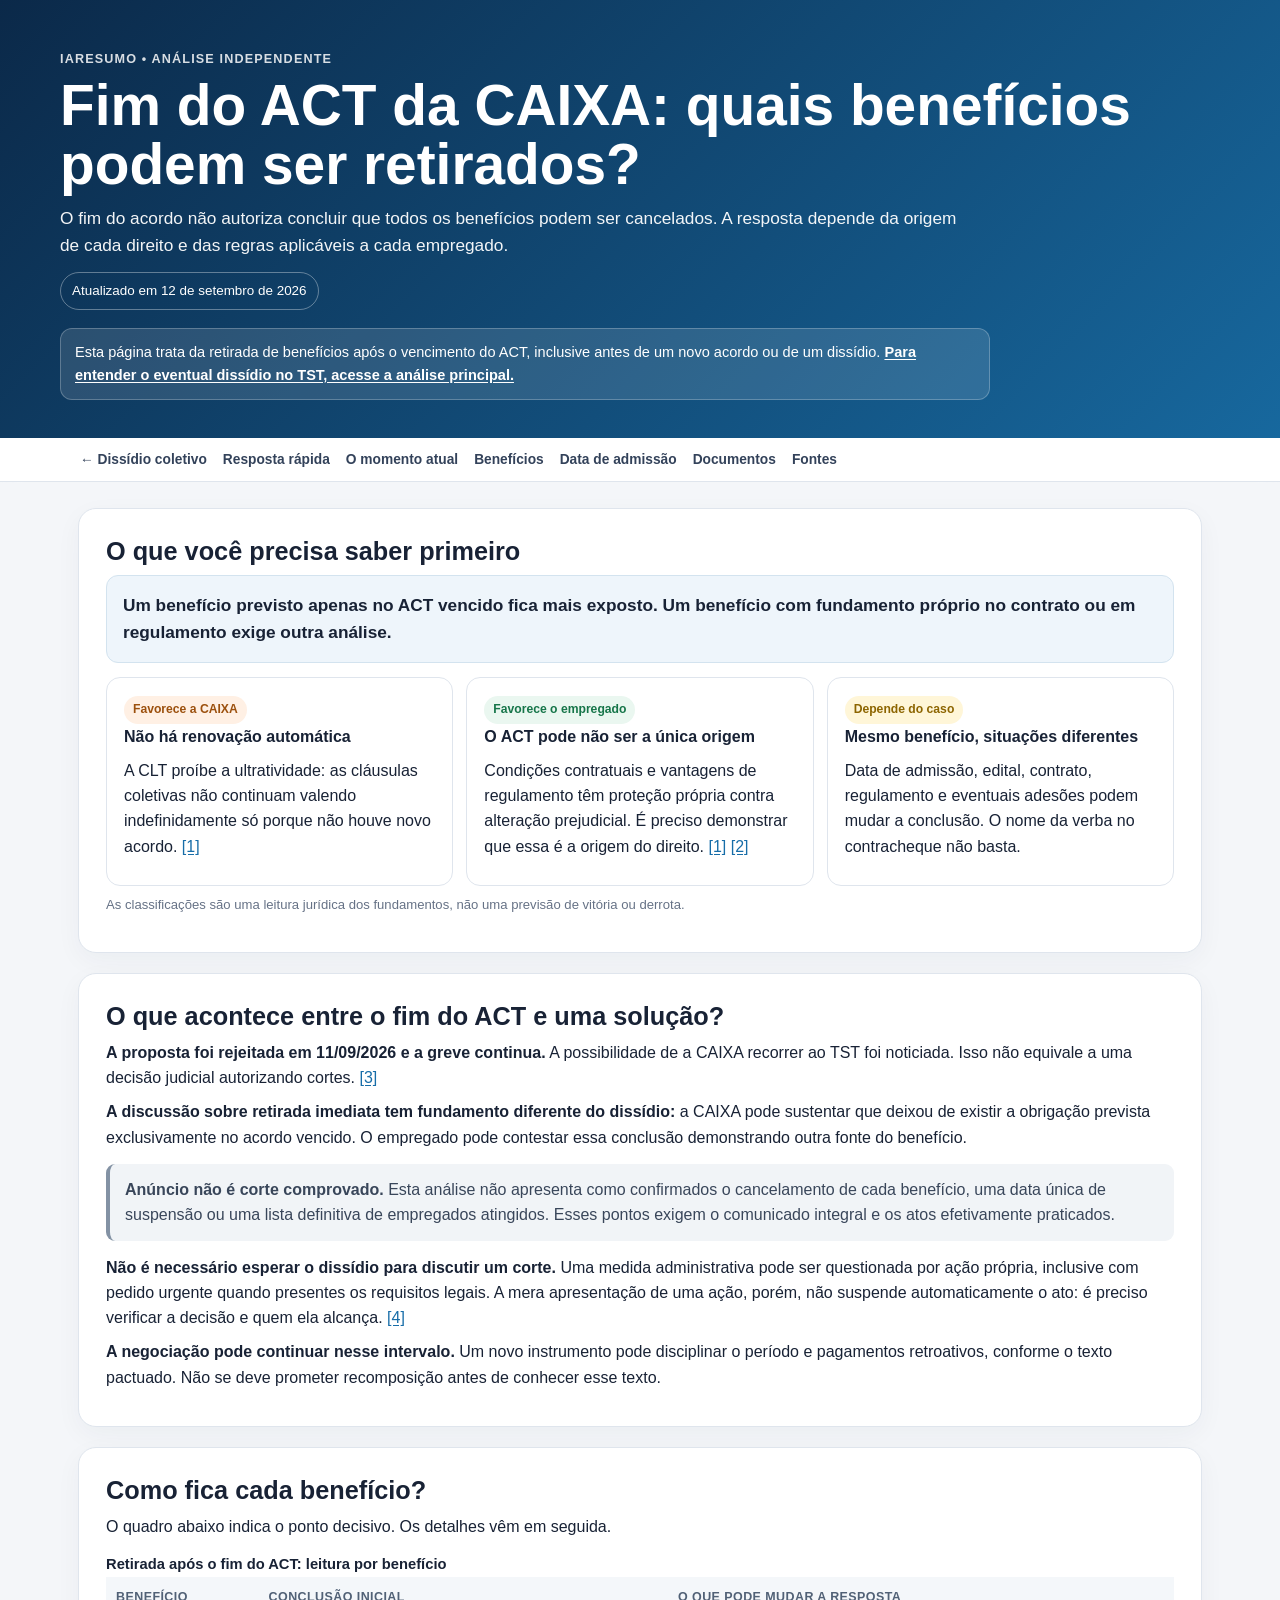
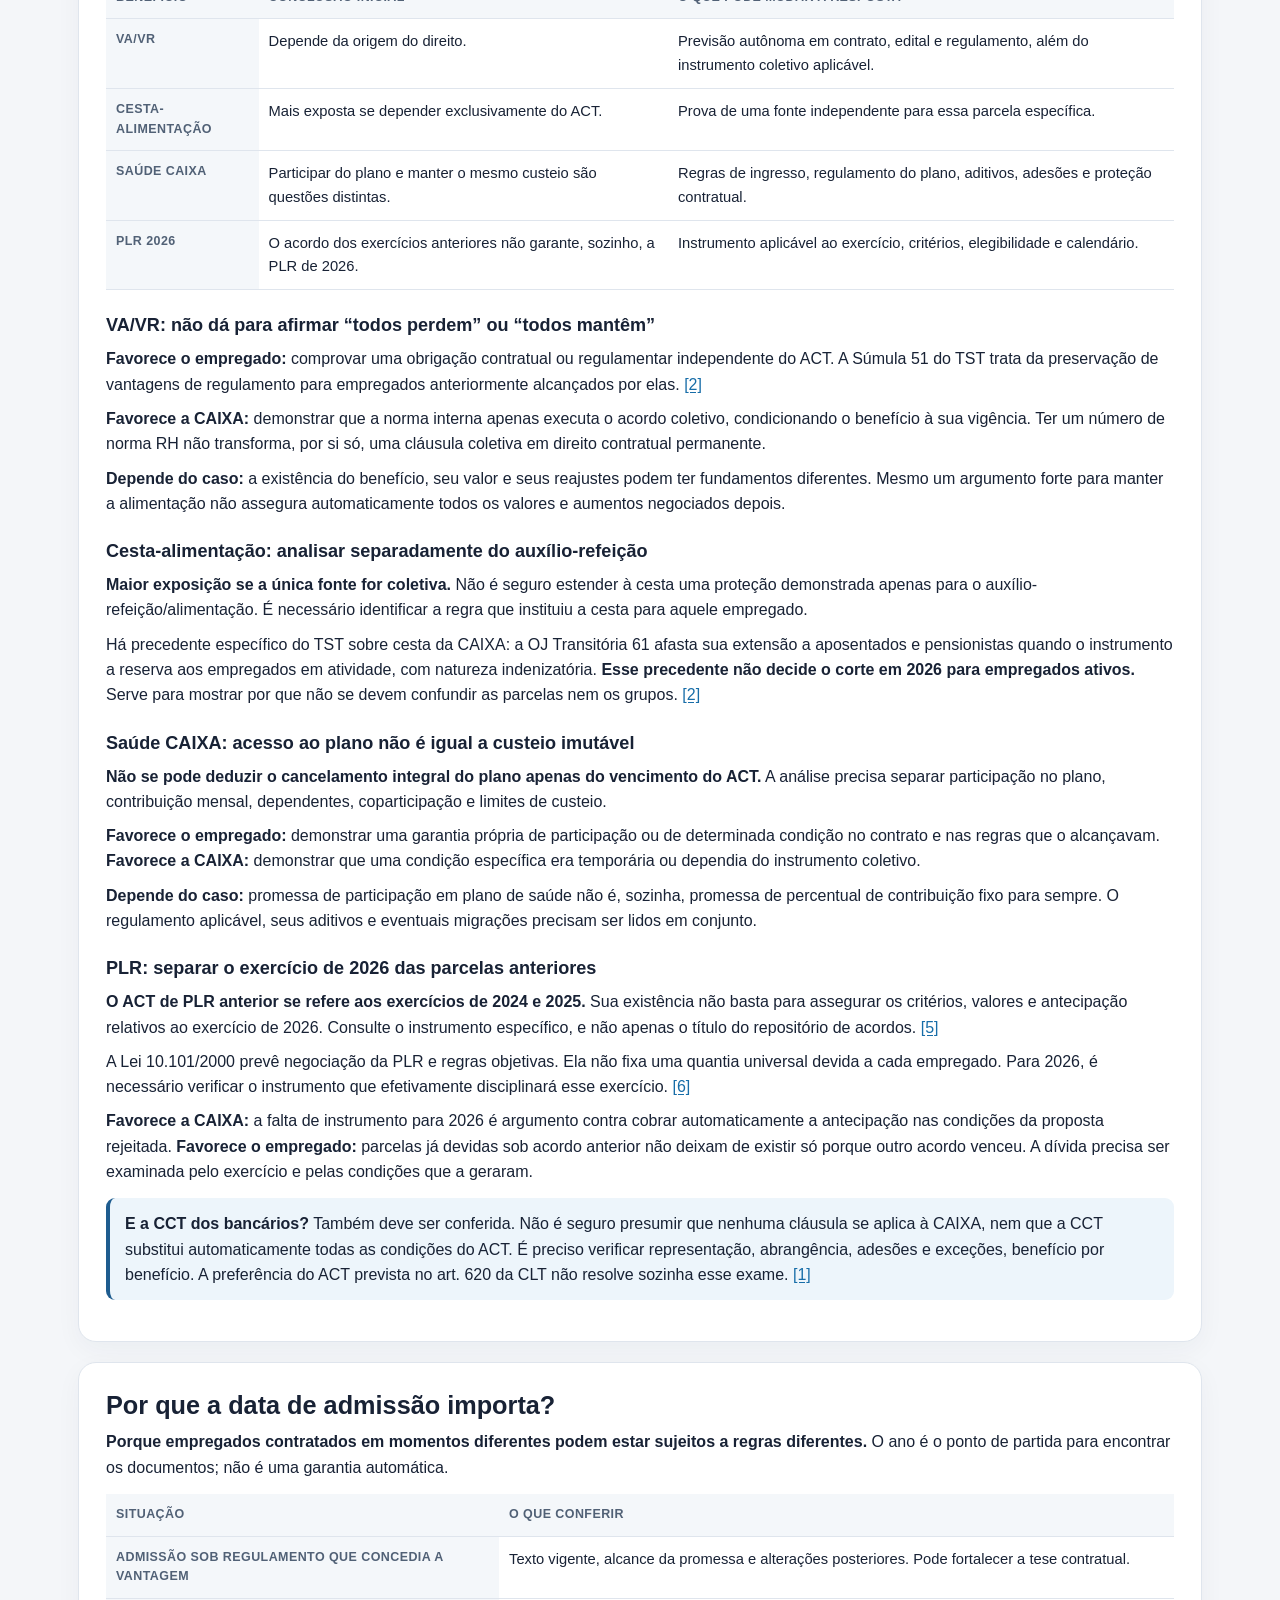
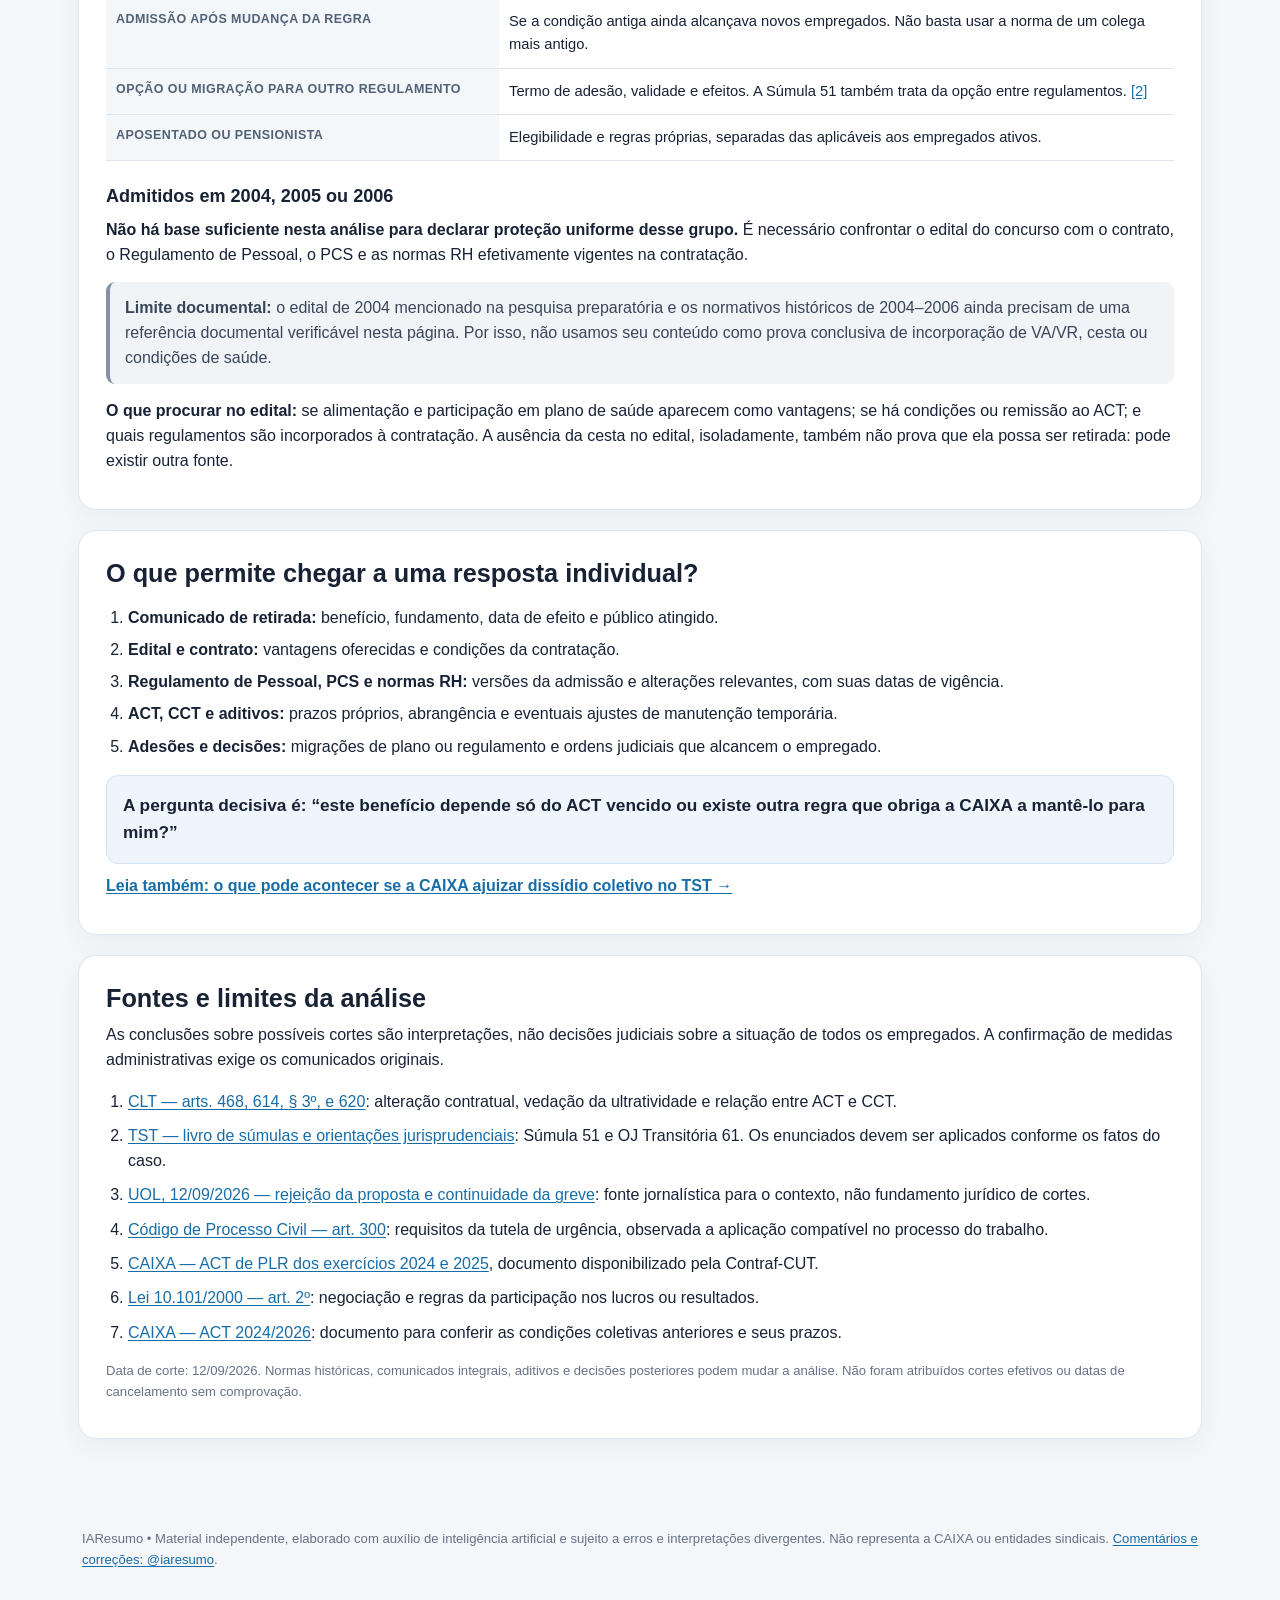
==== fim-do-act.html @ c3771cd4 "Adiciona análise separada sobre fim do ACT e retirada de benefícios" ====
<!doctype html>
<html lang="pt-BR">
<head>
<meta charset="utf-8"><meta name="viewport" content="width=device-width,initial-scale=1">
<title>Fim do ACT da CAIXA: quais benefícios podem ser retirados? | IAResumo</title>
<meta name="description" content="Entenda a discussão sobre retirada imediata de benefícios após o fim do ACT da CAIXA: alimentação, cesta, Saúde CAIXA, PLR e diferenças por admissão.">
<link rel="stylesheet" href="/styles.css"><link rel="stylesheet" href="/mobile.css"><link rel="stylesheet" href="/brand-card.css">
</head>
<body>
<header><div class="wrap">
<div class="kicker">IAResumo • análise independente</div>
<h1>Fim do ACT da CAIXA: quais benefícios podem ser retirados?</h1>
<div class="lead">O fim do acordo não autoriza concluir que todos os benefícios podem ser cancelados. A resposta depende da origem de cada direito e das regras aplicáveis a cada empregado.</div>
<div class="stamp">Atualizado em 12 de setembro de 2026</div>
<div class="topwarn">Esta página trata da retirada de benefícios após o vencimento do ACT, inclusive antes de um novo acordo ou de um dissídio. <a href="/" style="color:white;font-weight:700">Para entender o eventual dissídio no TST, acesse a análise principal.</a></div>
</div></header>
<nav aria-label="Navegação desta análise"><div class="wrap"><a href="/">← Dissídio coletivo</a><a href="#resumo">Resposta rápida</a><a href="#momento">O momento atual</a><a href="#beneficios">Benefícios</a><a href="#admissao">Data de admissão</a><a href="#documentos">Documentos</a><a href="#fontes">Fontes</a></div></nav>
<main class="wrap">
<section id="resumo">
<h2>O que você precisa saber primeiro</h2>
<div class="callout">Um benefício previsto apenas no ACT vencido fica mais exposto. Um benefício com fundamento próprio no contrato ou em regulamento exige outra análise.</div>
<div class="grid3">
<div class="card"><span class="badge r4">Favorece a CAIXA</span><b>Não há renovação automática</b><p>A CLT proíbe a ultratividade: as cláusulas coletivas não continuam valendo indefinidamente só porque não houve novo acordo. <a href="#f-clt">[1]</a></p></div>
<div class="card"><span class="badge r1">Favorece o empregado</span><b>O ACT pode não ser a única origem</b><p>Condições contratuais e vantagens de regulamento têm proteção própria contra alteração prejudicial. É preciso demonstrar que essa é a origem do direito. <a href="#f-clt">[1]</a> <a href="#f-tst">[2]</a></p></div>
<div class="card"><span class="badge r3">Depende do caso</span><b>Mesmo benefício, situações diferentes</b><p>Data de admissão, edital, contrato, regulamento e eventuais adesões podem mudar a conclusão. O nome da verba no contracheque não basta.</p></div>
</div>
<p class="small">As classificações são uma leitura jurídica dos fundamentos, não uma previsão de vitória ou derrota.</p>
</section>

<section id="momento"><h2>O que acontece entre o fim do ACT e uma solução?</h2>
<p><strong>A proposta foi rejeitada em 11/09/2026 e a greve continua.</strong> A possibilidade de a CAIXA recorrer ao TST foi noticiada. Isso não equivale a uma decisão judicial autorizando cortes. <a href="#f-noticia">[3]</a></p>
<p><strong>A discussão sobre retirada imediata tem fundamento diferente do dissídio:</strong> a CAIXA pode sustentar que deixou de existir a obrigação prevista exclusivamente no acordo vencido. O empregado pode contestar essa conclusão demonstrando outra fonte do benefício.</p>
<div class="note"><strong>Anúncio não é corte comprovado.</strong> Esta análise não apresenta como confirmados o cancelamento de cada benefício, uma data única de suspensão ou uma lista definitiva de empregados atingidos. Esses pontos exigem o comunicado integral e os atos efetivamente praticados.</div>
<p><strong>Não é necessário esperar o dissídio para discutir um corte.</strong> Uma medida administrativa pode ser questionada por ação própria, inclusive com pedido urgente quando presentes os requisitos legais. A mera apresentação de uma ação, porém, não suspende automaticamente o ato: é preciso verificar a decisão e quem ela alcança. <a href="#f-cpc">[4]</a></p>
<p><strong>A negociação pode continuar nesse intervalo.</strong> Um novo instrumento pode disciplinar o período e pagamentos retroativos, conforme o texto pactuado. Não se deve prometer recomposição antes de conhecer esse texto.</p>
</section>

<section id="beneficios"><h2>Como fica cada benefício?</h2>
<p>O quadro abaixo indica o ponto decisivo. Os detalhes vêm em seguida.</p>
<table><caption style="text-align:left;font-weight:700">Retirada após o fim do ACT: leitura por benefício</caption><thead><tr><th scope="col">Benefício</th><th scope="col">Conclusão inicial</th><th scope="col">O que pode mudar a resposta</th></tr></thead><tbody>
<tr><th scope="row">VA/VR</th><td>Depende da origem do direito.</td><td>Previsão autônoma em contrato, edital e regulamento, além do instrumento coletivo aplicável.</td></tr>
<tr><th scope="row">Cesta-alimentação</th><td>Mais exposta se depender exclusivamente do ACT.</td><td>Prova de uma fonte independente para essa parcela específica.</td></tr>
<tr><th scope="row">Saúde CAIXA</th><td>Participar do plano e manter o mesmo custeio são questões distintas.</td><td>Regras de ingresso, regulamento do plano, aditivos, adesões e proteção contratual.</td></tr>
<tr><th scope="row">PLR 2026</th><td>O acordo dos exercícios anteriores não garante, sozinho, a PLR de 2026.</td><td>Instrumento aplicável ao exercício, critérios, elegibilidade e calendário.</td></tr>
</tbody></table>

<h3>VA/VR: não dá para afirmar “todos perdem” ou “todos mantêm”</h3>
<p><strong>Favorece o empregado:</strong> comprovar uma obrigação contratual ou regulamentar independente do ACT. A Súmula 51 do TST trata da preservação de vantagens de regulamento para empregados anteriormente alcançados por elas. <a href="#f-tst">[2]</a></p>
<p><strong>Favorece a CAIXA:</strong> demonstrar que a norma interna apenas executa o acordo coletivo, condicionando o benefício à sua vigência. Ter um número de norma RH não transforma, por si só, uma cláusula coletiva em direito contratual permanente.</p>
<p><strong>Depende do caso:</strong> a existência do benefício, seu valor e seus reajustes podem ter fundamentos diferentes. Mesmo um argumento forte para manter a alimentação não assegura automaticamente todos os valores e aumentos negociados depois.</p>

<h3>Cesta-alimentação: analisar separadamente do auxílio-refeição</h3>
<p><strong>Maior exposição se a única fonte for coletiva.</strong> Não é seguro estender à cesta uma proteção demonstrada apenas para o auxílio-refeição/alimentação. É necessário identificar a regra que instituiu a cesta para aquele empregado.</p>
<p>Há precedente específico do TST sobre cesta da CAIXA: a OJ Transitória 61 afasta sua extensão a aposentados e pensionistas quando o instrumento a reserva aos empregados em atividade, com natureza indenizatória. <strong>Esse precedente não decide o corte em 2026 para empregados ativos.</strong> Serve para mostrar por que não se devem confundir as parcelas nem os grupos. <a href="#f-tst">[2]</a></p>

<h3>Saúde CAIXA: acesso ao plano não é igual a custeio imutável</h3>
<p><strong>Não se pode deduzir o cancelamento integral do plano apenas do vencimento do ACT.</strong> A análise precisa separar participação no plano, contribuição mensal, dependentes, coparticipação e limites de custeio.</p>
<p><strong>Favorece o empregado:</strong> demonstrar uma garantia própria de participação ou de determinada condição no contrato e nas regras que o alcançavam. <strong>Favorece a CAIXA:</strong> demonstrar que uma condição específica era temporária ou dependia do instrumento coletivo.</p>
<p><strong>Depende do caso:</strong> promessa de participação em plano de saúde não é, sozinha, promessa de percentual de contribuição fixo para sempre. O regulamento aplicável, seus aditivos e eventuais migrações precisam ser lidos em conjunto.</p>

<h3>PLR: separar o exercício de 2026 das parcelas anteriores</h3>
<p><strong>O ACT de PLR anterior se refere aos exercícios de 2024 e 2025.</strong> Sua existência não basta para assegurar os critérios, valores e antecipação relativos ao exercício de 2026. Consulte o instrumento específico, e não apenas o título do repositório de acordos. <a href="#f-plr-act">[5]</a></p>
<p>A Lei 10.101/2000 prevê negociação da PLR e regras objetivas. Ela não fixa uma quantia universal devida a cada empregado. Para 2026, é necessário verificar o instrumento que efetivamente disciplinará esse exercício. <a href="#f-plr-lei">[6]</a></p>
<p><strong>Favorece a CAIXA:</strong> a falta de instrumento para 2026 é argumento contra cobrar automaticamente a antecipação nas condições da proposta rejeitada. <strong>Favorece o empregado:</strong> parcelas já devidas sob acordo anterior não deixam de existir só porque outro acordo venceu. A dívida precisa ser examinada pelo exercício e pelas condições que a geraram.</p>

<div class="legal"><strong>E a CCT dos bancários?</strong> Também deve ser conferida. Não é seguro presumir que nenhuma cláusula se aplica à CAIXA, nem que a CCT substitui automaticamente todas as condições do ACT. É preciso verificar representação, abrangência, adesões e exceções, benefício por benefício. A preferência do ACT prevista no art. 620 da CLT não resolve sozinha esse exame. <a href="#f-clt">[1]</a></div>
</section>

<section id="admissao"><h2>Por que a data de admissão importa?</h2>
<p><strong>Porque empregados contratados em momentos diferentes podem estar sujeitos a regras diferentes.</strong> O ano é o ponto de partida para encontrar os documentos; não é uma garantia automática.</p>
<table><thead><tr><th scope="col">Situação</th><th scope="col">O que conferir</th></tr></thead><tbody>
<tr><th scope="row">Admissão sob regulamento que concedia a vantagem</th><td>Texto vigente, alcance da promessa e alterações posteriores. Pode fortalecer a tese contratual.</td></tr>
<tr><th scope="row">Admissão após mudança da regra</th><td>Se a condição antiga ainda alcançava novos empregados. Não basta usar a norma de um colega mais antigo.</td></tr>
<tr><th scope="row">Opção ou migração para outro regulamento</th><td>Termo de adesão, validade e efeitos. A Súmula 51 também trata da opção entre regulamentos. <a href="#f-tst">[2]</a></td></tr>
<tr><th scope="row">Aposentado ou pensionista</th><td>Elegibilidade e regras próprias, separadas das aplicáveis aos empregados ativos.</td></tr>
</tbody></table>
<h3>Admitidos em 2004, 2005 ou 2006</h3>
<p><strong>Não há base suficiente nesta análise para declarar proteção uniforme desse grupo.</strong> É necessário confrontar o edital do concurso com o contrato, o Regulamento de Pessoal, o PCS e as normas RH efetivamente vigentes na contratação.</p>
<div class="note"><strong>Limite documental:</strong> o edital de 2004 mencionado na pesquisa preparatória e os normativos históricos de 2004–2006 ainda precisam de uma referência documental verificável nesta página. Por isso, não usamos seu conteúdo como prova conclusiva de incorporação de VA/VR, cesta ou condições de saúde.</div>
<p><strong>O que procurar no edital:</strong> se alimentação e participação em plano de saúde aparecem como vantagens; se há condições ou remissão ao ACT; e quais regulamentos são incorporados à contratação. A ausência da cesta no edital, isoladamente, também não prova que ela possa ser retirada: pode existir outra fonte.</p>
</section>

<section id="documentos"><h2>O que permite chegar a uma resposta individual?</h2>
<ol>
<li><strong>Comunicado de retirada:</strong> benefício, fundamento, data de efeito e público atingido.</li>
<li><strong>Edital e contrato:</strong> vantagens oferecidas e condições da contratação.</li>
<li><strong>Regulamento de Pessoal, PCS e normas RH:</strong> versões da admissão e alterações relevantes, com suas datas de vigência.</li>
<li><strong>ACT, CCT e aditivos:</strong> prazos próprios, abrangência e eventuais ajustes de manutenção temporária.</li>
<li><strong>Adesões e decisões:</strong> migrações de plano ou regulamento e ordens judiciais que alcancem o empregado.</li>
</ol>
<div class="callout">A pergunta decisiva é: “este benefício depende só do ACT vencido ou existe outra regra que obriga a CAIXA a mantê-lo para mim?”</div>
<p><a href="/"><strong>Leia também: o que pode acontecer se a CAIXA ajuizar dissídio coletivo no TST →</strong></a></p>
</section>

<section id="fontes"><h2>Fontes e limites da análise</h2>
<p>As conclusões sobre possíveis cortes são interpretações, não decisões judiciais sobre a situação de todos os empregados. A confirmação de medidas administrativas exige os comunicados originais.</p>
<ol class="sources">
<li id="f-clt"><a href="https://www.planalto.gov.br/ccivil_03/decreto-lei/del5452.htm">CLT — arts. 468, 614, § 3º, e 620</a>: alteração contratual, vedação da ultratividade e relação entre ACT e CCT.</li>
<li id="f-tst"><a href="https://www.tst.jus.br/documents/10157/63003/Livro-Internet.pdf">TST — livro de súmulas e orientações jurisprudenciais</a>: Súmula 51 e OJ Transitória 61. Os enunciados devem ser aplicados conforme os fatos do caso.</li>
<li id="f-noticia"><a href="https://economia.uol.com.br/noticias/redacao/2026/09/12/funcionarios-da-caixa-rejeitam-proposta-final-do-banco-e-greve-continua.ghtm">UOL, 12/09/2026 — rejeição da proposta e continuidade da greve</a>: fonte jornalística para o contexto, não fundamento jurídico de cortes.</li>
<li id="f-cpc"><a href="https://www.planalto.gov.br/ccivil_03/_ato2015-2018/2015/lei/l13105.htm#art300">Código de Processo Civil — art. 300</a>: requisitos da tutela de urgência, observada a aplicação compatível no processo do trabalho.</li>
<li id="f-plr-act"><a href="https://contrafcut.com.br/data/files/7D/25/6B/87/4A102910A7809E19820808A8/Caixa%20-%20ACT%20PLR%202024-2025.pdf">CAIXA — ACT de PLR dos exercícios 2024 e 2025</a>, documento disponibilizado pela Contraf-CUT.</li>
<li id="f-plr-lei"><a href="https://www.planalto.gov.br/ccivil_03/leis/l10101.htm">Lei 10.101/2000 — art. 2º</a>: negociação e regras da participação nos lucros ou resultados.</li>
<li><a href="https://bancarios.com.br/wp-content/uploads/2024/10/Acordo-Coletivo-de-Trabalho-da-Caixa-2024-2026.pdf">CAIXA — ACT 2024/2026</a>: documento para conferir as condições coletivas anteriores e seus prazos.</li>
</ol>
<p class="small">Data de corte: 12/09/2026. Normas históricas, comunicados integrais, aditivos e decisões posteriores podem mudar a análise. Não foram atribuídos cortes efetivos ou datas de cancelamento sem comprovação.</p>
</section>
</main>
<footer>IAResumo • Material independente, elaborado com auxílio de inteligência artificial e sujeito a erros e interpretações divergentes. Não representa a CAIXA ou entidades sindicais. <a href="https://www.instagram.com/iaresumo/">Comentários e correções: @iaresumo</a>.</footer>
</body></html>
---- styles.css ----
:root{
  --bg:#f4f6f9; --paper:#fff; --ink:#182235; --muted:#667286; --line:#dfe5ed;
  --nav:#102f51; --accent:#176da8; --accent2:#0f5485; --soft:#eaf4fb;
  --green:#167549; --greenbg:#eaf7f0;
  --blue:#1e5c8f; --bluebg:#edf5fb;
  --yellow:#8d6500; --yellowbg:#fff6d8;
  --orange:#9c500d; --orangebg:#fff0e4;
  --red:#9d2d2d; --redbg:#fdecec;
  --purple:#65479b; --purplebg:#f3effb;
}
*{box-sizing:border-box}
html{scroll-behavior:smooth}
body{margin:0;background:var(--bg);color:var(--ink);font-family:Inter,Segoe UI,Arial,sans-serif;line-height:1.58}
a{color:var(--accent);text-underline-offset:2px}
header{background:linear-gradient(135deg,#0b2949,#17689e);color:white;padding:50px 22px 38px}
.wrap{max-width:1160px;margin:auto}
.kicker{font-size:.79rem;letter-spacing:.09em;text-transform:uppercase;opacity:.84;font-weight:800}
h1{font-size:clamp(2rem,5vw,3.55rem);line-height:1.04;margin:.35rem 0 .7rem}
.lead{max-width:900px;font-size:1.08rem;opacity:.95}
.stamp{display:inline-block;margin-top:13px;border:1px solid rgba(255,255,255,.35);padding:7px 11px;border-radius:999px;font-size:.84rem}
.topwarn{margin-top:18px;max-width:930px;background:rgba(255,255,255,.12);border:1px solid rgba(255,255,255,.24);padding:12px 14px;border-radius:12px;font-size:.91rem}
nav{position:sticky;top:0;z-index:15;background:rgba(255,255,255,.97);backdrop-filter:blur(10px);border-bottom:1px solid var(--line)}
nav .wrap{display:flex;gap:16px;overflow:auto;padding:11px 20px;white-space:nowrap}
nav a{text-decoration:none;color:#33425a;font-size:.86rem;font-weight:700}
main{padding:26px 18px 70px}
section{background:var(--paper);border:1px solid var(--line);border-radius:18px;padding:27px;margin:0 auto 20px;box-shadow:0 8px 26px rgba(26,45,75,.045)}
h2{font-size:1.58rem;margin:0 0 8px;line-height:1.2}
h3{font-size:1.13rem;margin:24px 0 8px;line-height:1.28}
p{margin:9px 0}
ul,ol{padding-left:22px}
li{margin:7px 0}
.note,.alert,.good,.legal{padding:13px 15px;border-radius:9px;margin:14px 0}
.note{background:#f1f4f7;border-left:4px solid #8392a4;color:#39465a}
.alert{background:#fff7e8;border-left:4px solid #dc9425}
.good{background:var(--greenbg);border-left:4px solid var(--green)}
.legal{background:var(--bluebg);border-left:4px solid var(--blue)}
.grid{display:grid;grid-template-columns:repeat(4,1fr);gap:13px;margin-top:16px}
.grid3{display:grid;grid-template-columns:repeat(3,1fr);gap:13px;margin-top:14px}
.card{border:1px solid var(--line);border-radius:14px;padding:17px;background:#fff}
.card b{display:block;margin-bottom:5px}
.muted{color:var(--muted)}
.flow{display:grid;grid-template-columns:repeat(6,1fr);gap:9px;margin:18px 0}
.step{background:var(--soft);border:1px solid #cee1ef;border-radius:12px;padding:13px;font-size:.88rem;text-align:center;font-weight:700;position:relative}
.step:not(:last-child):after{content:"→";position:absolute;right:-11px;top:50%;transform:translateY(-50%);color:#7891aa;font-size:1.3rem;z-index:2}
table{width:100%;border-collapse:collapse;margin-top:14px;font-size:.92rem}
th,td{text-align:left;vertical-align:top;padding:11px 10px;border-bottom:1px solid var(--line)}
th{background:#f4f7fa;font-size:.78rem;text-transform:uppercase;letter-spacing:.035em;color:#516176}
.risk,.badge{display:inline-block;border-radius:999px;padding:4px 9px;font-weight:800;font-size:.76rem;white-space:nowrap}
.r1{background:var(--greenbg);color:var(--green)}
.r2{background:var(--bluebg);color:var(--blue)}
.r3{background:var(--yellowbg);color:var(--yellow)}
.r4{background:var(--orangebg);color:var(--orange)}
.r5{background:var(--redbg);color:var(--red)}
.fact{background:var(--greenbg);color:var(--green)}
.analysis{background:var(--purplebg);color:var(--purple)}
.estimate{background:var(--yellowbg);color:var(--yellow)}
.layers{display:grid;grid-template-columns:1fr;gap:10px;margin:16px 0}
.layer{border-radius:13px;padding:15px;border:1px solid var(--line)}
.case{border:1px solid var(--line);border-radius:14px;margin:11px 0;overflow:hidden}
.case summary{cursor:pointer;padding:15px 17px;font-weight:800;background:#f8fafc}
.case .inside{padding:7px 17px 18px}
.case .lesson{margin-top:12px;padding:11px 13px;border-radius:9px;background:#f3f6f9}
.case-source{font-size:.81rem;color:var(--muted);margin-top:10px}
.sources li{margin:9px 0}
.small{font-size:.82rem;color:var(--muted)}
.columns{display:grid;grid-template-columns:1fr 1fr;gap:14px}
.callout{font-size:1.08rem;font-weight:700;padding:16px;border-radius:12px;background:#eef5fb;border:1px solid #d3e3ef}
.audit{display:grid;grid-template-columns:180px 1fr;gap:10px 18px;align-items:start;margin:14px 0}
.audit .label{font-weight:800;color:#40516a}
hr{border:0;border-top:1px solid var(--line);margin:24px 0}
footer{max-width:1160px;margin:auto;padding:0 22px 45px;color:#667286;font-size:.82rem}
.support-cta{display:grid;grid-template-columns:64px minmax(0,1fr) auto;gap:14px;align-items:center;padding:12px 14px;margin-bottom:16px;border:1px solid #dce4ed;border-left:4px solid #f7941d;border-radius:14px;background:#fff;box-shadow:none}
.support-brand{width:58px;height:58px;border-radius:14px;background:#f3f8fc;display:flex;align-items:center;justify-content:center;overflow:hidden}
.support-logo{display:block;width:48px;height:48px;object-fit:contain;flex:0 0 auto}
.support-copy{min-width:0}
.support-title{display:block;font-size:1rem;line-height:1.2;margin-bottom:3px;color:#24344a}
.support-copy p{margin:0;max-width:720px;font-size:.88rem;line-height:1.42;color:var(--muted)}
.support-actions{display:flex;gap:8px;flex-wrap:wrap;justify-content:flex-end;max-width:360px}
.support-button{display:inline-block;background:#176da8;color:#fff;text-decoration:none;font-weight:800;border-radius:999px;padding:8px 12px;font-size:.8rem;line-height:1.2;white-space:nowrap}
.support-button:hover{background:#0f5485}
.support-whatsapp{background:#18794e}
.support-whatsapp:hover{background:#12623f}
@media(max-width:920px){.grid,.grid3{grid-template-columns:1fr 1fr}.flow{grid-template-columns:1fr 1fr}.step:after{display:none}.columns{grid-template-columns:1fr}.audit{grid-template-columns:1fr;gap:2px}.support-cta{grid-template-columns:60px minmax(0,1fr)}.support-brand{width:54px;height:54px}.support-logo{width:44px;height:44px}.support-actions{grid-column:1/-1;max-width:none;justify-content:flex-start;padding-left:74px}}
@media(max-width:600px){.grid,.grid3,.flow{grid-template-columns:1fr}section{padding:20px}header{padding-top:36px}table{font-size:.84rem}.risk{white-space:normal}.support-cta{grid-template-columns:52px minmax(0,1fr);padding:11px 12px;gap:10px}.support-brand{width:48px;height:48px;border-radius:12px}.support-logo{width:40px;height:40px}.support-copy p{font-size:.83rem}.support-actions{padding-left:0;gap:7px}.support-button{flex:1;text-align:center;white-space:normal;min-width:140px}}
@media print{nav{display:none}body{background:#fff}section{box-shadow:none;break-inside:avoid}.case{break-inside:avoid}.topwarn{border-color:#aaa;color:#fff}.support-cta{display:none}}
---- mobile.css ----
/* Mobile-first refinements for IAResumo */
html{scroll-padding-top:58px}
body{overflow-x:hidden}
img,svg{max-width:100%;height:auto}
section{scroll-margin-top:62px}
a{overflow-wrap:anywhere}
nav .wrap{-webkit-overflow-scrolling:touch;scrollbar-width:none;scroll-snap-type:x proximity}
nav .wrap::-webkit-scrollbar{display:none}
nav a{flex:0 0 auto;scroll-snap-align:start}
summary,.support-button,nav a{touch-action:manipulation}
.sources a{word-break:break-word}

@media(max-width:768px){
  body{font-size:16px;line-height:1.56}
  header{padding:30px 16px 24px}
  .kicker{font-size:.73rem;letter-spacing:.075em}
  h1{font-size:clamp(1.95rem,9vw,2.5rem);line-height:1.03;margin:.32rem 0 .65rem}
  .lead{font-size:.98rem;line-height:1.5}
  .stamp{margin-top:11px;padding:6px 9px;font-size:.76rem}
  .topwarn{margin-top:14px;padding:10px 12px;border-radius:10px;font-size:.84rem;line-height:1.45}

  nav .wrap{gap:7px;padding:7px 10px}
  nav a{font-size:.77rem;padding:7px 9px;border-radius:999px;background:#f4f7fa;border:1px solid #e6ebf0}

  main{padding:12px 10px 48px}
  section{padding:18px 16px;margin-bottom:12px;border-radius:14px;box-shadow:0 5px 18px rgba(26,45,75,.035)}
  h2{font-size:1.36rem;margin-bottom:7px}
  h3{font-size:1.06rem;margin:20px 0 7px}
  p{margin:8px 0}
  ul,ol{padding-left:20px}
  li{margin:6px 0}

  .note,.alert,.good,.legal{padding:11px 12px;margin:11px 0;border-radius:8px}
  .card{padding:14px;border-radius:12px}
  .callout{font-size:1rem;padding:13px;border-radius:10px}
  .layer{padding:13px}

  .case{border-radius:12px;margin:9px 0}
  .case summary{min-height:48px;display:flex;align-items:center;padding:13px 14px;line-height:1.35}
  .case .inside{padding:6px 13px 14px}
  .case .lesson{padding:10px 11px}

  table{display:block;max-width:100%;overflow-x:auto;-webkit-overflow-scrolling:touch;font-size:.84rem;border:1px solid var(--line);border-radius:10px;background:#fff}
  th,td{min-width:120px;padding:9px 8px}
  th:first-child,td:first-child{min-width:145px}
  th{font-size:.7rem}

  .audit{grid-template-columns:1fr;gap:2px}
  .columns{grid-template-columns:1fr}

  .support-cta{grid-template-columns:54px minmax(0,1fr);gap:10px;padding:10px 11px;margin-bottom:12px;border-radius:12px}
  .support-brand{width:50px;height:50px;border-radius:12px}
  .support-logo{width:41px;height:41px}
  .support-title{font-size:.94rem}
  .support-copy p{font-size:.81rem;line-height:1.38}
  .support-actions{grid-column:1/-1;padding-left:0;max-width:none;justify-content:flex-start;gap:7px}
  .support-button{display:inline-flex;align-items:center;justify-content:center;min-height:42px;padding:9px 12px;font-size:.78rem;white-space:normal;text-align:center}

  footer{padding:0 14px 30px;font-size:.79rem}
}

@media(max-width:600px){
  .grid,.grid3,.flow{grid-template-columns:1fr}
  .step:after{display:none}
  .risk,.badge{white-space:normal}
}

@media(max-width:480px){
  header{padding:27px 14px 22px}
  h1{font-size:1.92rem}
  .lead{font-size:.96rem}
  .topwarn{font-size:.82rem}

  nav .wrap{padding:6px 8px;gap:6px}
  nav a{font-size:.75rem;padding:6px 8px}

  main{padding:10px 8px 42px}
  section{padding:16px 14px;border-radius:12px;margin-bottom:10px}
  h2{font-size:1.28rem}
  h3{font-size:1.03rem}
  .card{padding:13px}
  .note,.alert,.good,.legal{padding:10px 11px}

  .support-cta{grid-template-columns:48px minmax(0,1fr);gap:9px;padding:9px 10px}
  .support-brand{width:44px;height:44px;border-radius:11px}
  .support-logo{width:36px;height:36px}
  .support-title{font-size:.91rem}
  .support-copy p{font-size:.79rem}
  .support-actions{display:grid;grid-template-columns:1fr 1fr;width:100%}
  .support-button{width:100%;min-width:0;padding:8px 7px;font-size:.74rem}

  table{font-size:.8rem}
  th,td{min-width:112px;padding:8px 7px}
  th:first-child,td:first-child{min-width:135px}
  .small,.case-source{font-size:.78rem}
}

@media(max-width:360px){
  h1{font-size:1.78rem}
  .support-actions{grid-template-columns:1fr}
  .support-button{font-size:.76rem}
}
---- brand-card.css ----
/* IAResumo support card: preserve the full stacked logo without squeezing it */
.support-cta{
  grid-template-columns:120px minmax(0,1fr) auto;
  gap:16px;
  align-items:center;
  padding:12px 16px;
}
.support-brand{
  width:108px;
  height:auto;
  min-height:82px;
  background:transparent;
  border-radius:0;
  overflow:visible;
  display:flex;
  align-items:center;
  justify-content:center;
}
.support-logo{
  display:block;
  width:108px;
  height:auto;
  max-height:none;
  object-fit:contain;
}

@media(max-width:920px){
  .support-cta{grid-template-columns:104px minmax(0,1fr);gap:14px}
  .support-brand{width:96px;min-height:72px}
  .support-logo{width:96px;height:auto}
  .support-actions{grid-column:1/-1;padding-left:118px}
}

@media(max-width:768px){
  .support-cta{grid-template-columns:96px minmax(0,1fr);gap:12px;padding:11px 12px}
  .support-brand{width:90px;min-height:68px}
  .support-logo{width:90px;height:auto}
  .support-actions{grid-column:1/-1;padding-left:0}
}

@media(max-width:480px){
  .support-cta{grid-template-columns:90px minmax(0,1fr);gap:10px;padding:10px}
  .support-brand{width:84px;min-height:63px}
  .support-logo{width:84px;height:auto}
  .support-title{font-size:.92rem}
  .support-copy p{font-size:.79rem}
}

@media(max-width:360px){
  .support-cta{grid-template-columns:82px minmax(0,1fr)}
  .support-brand{width:76px;min-height:57px}
  .support-logo{width:76px;height:auto}
}
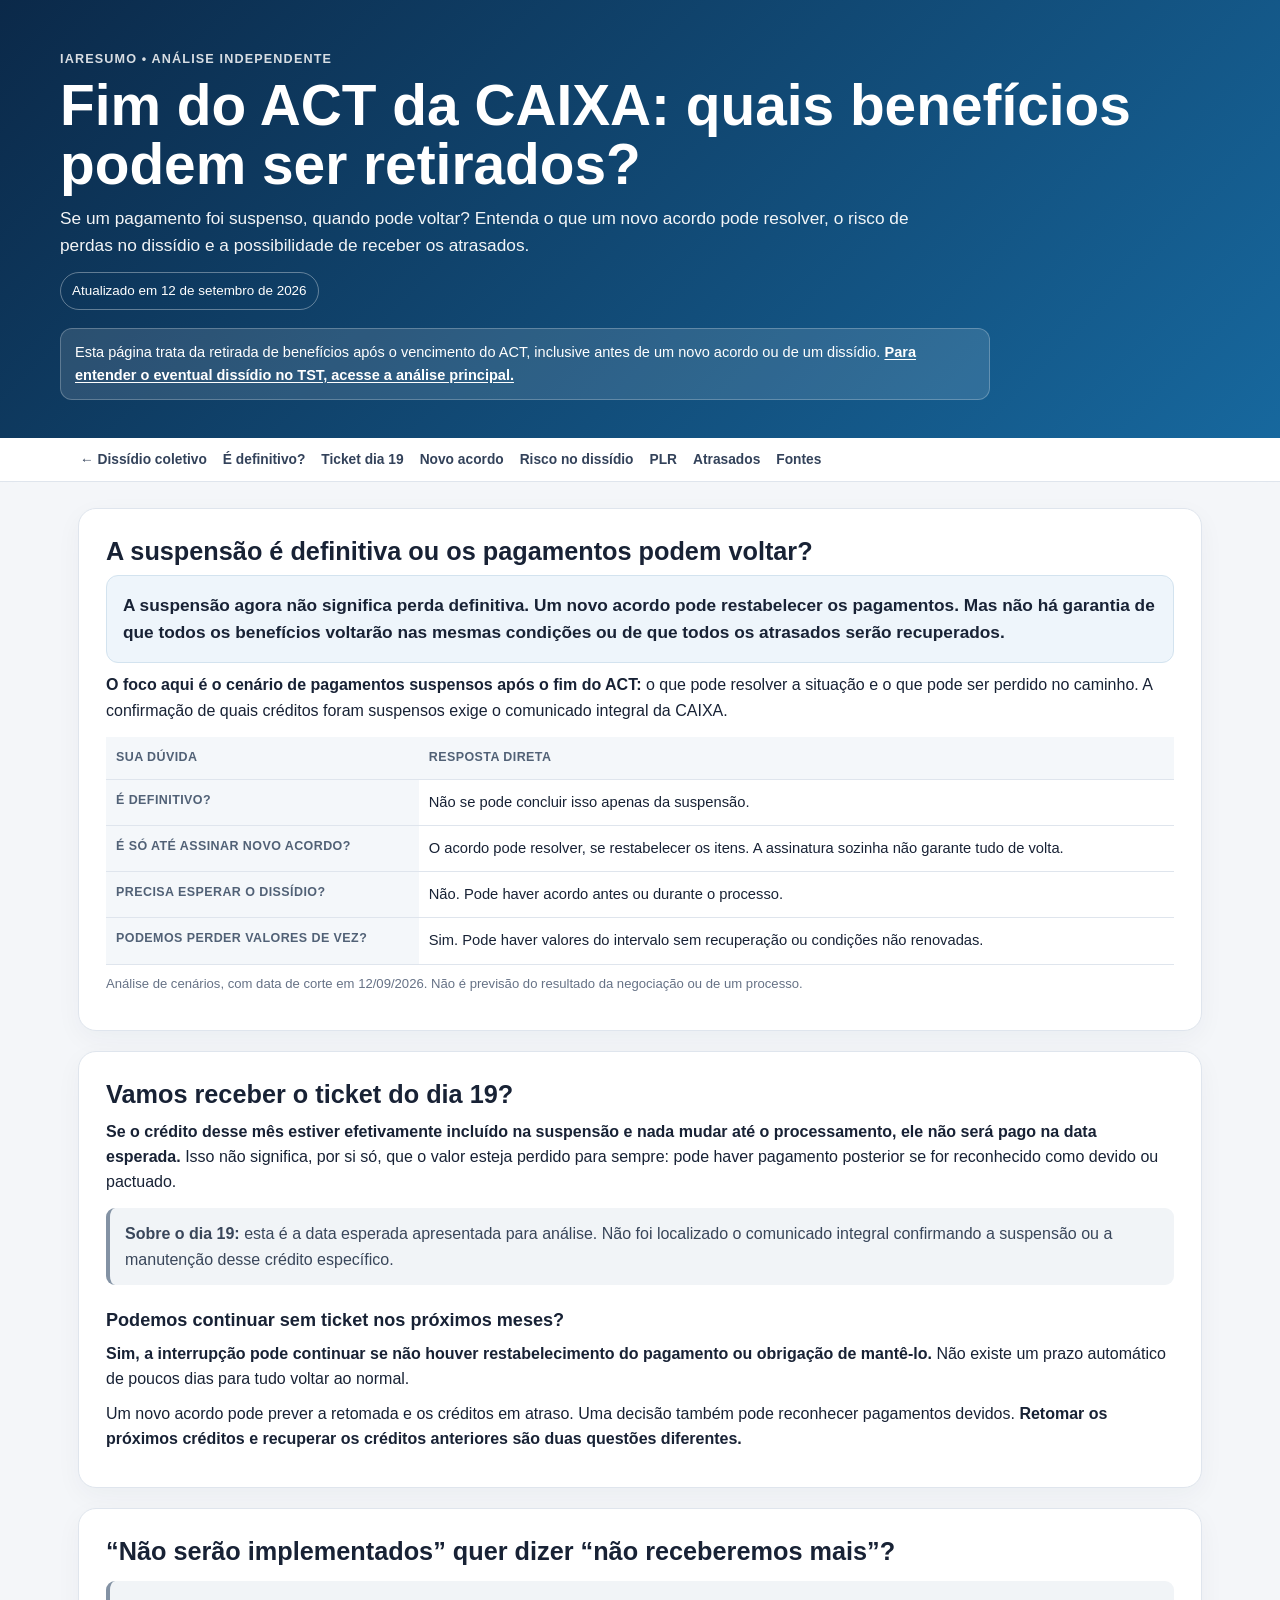
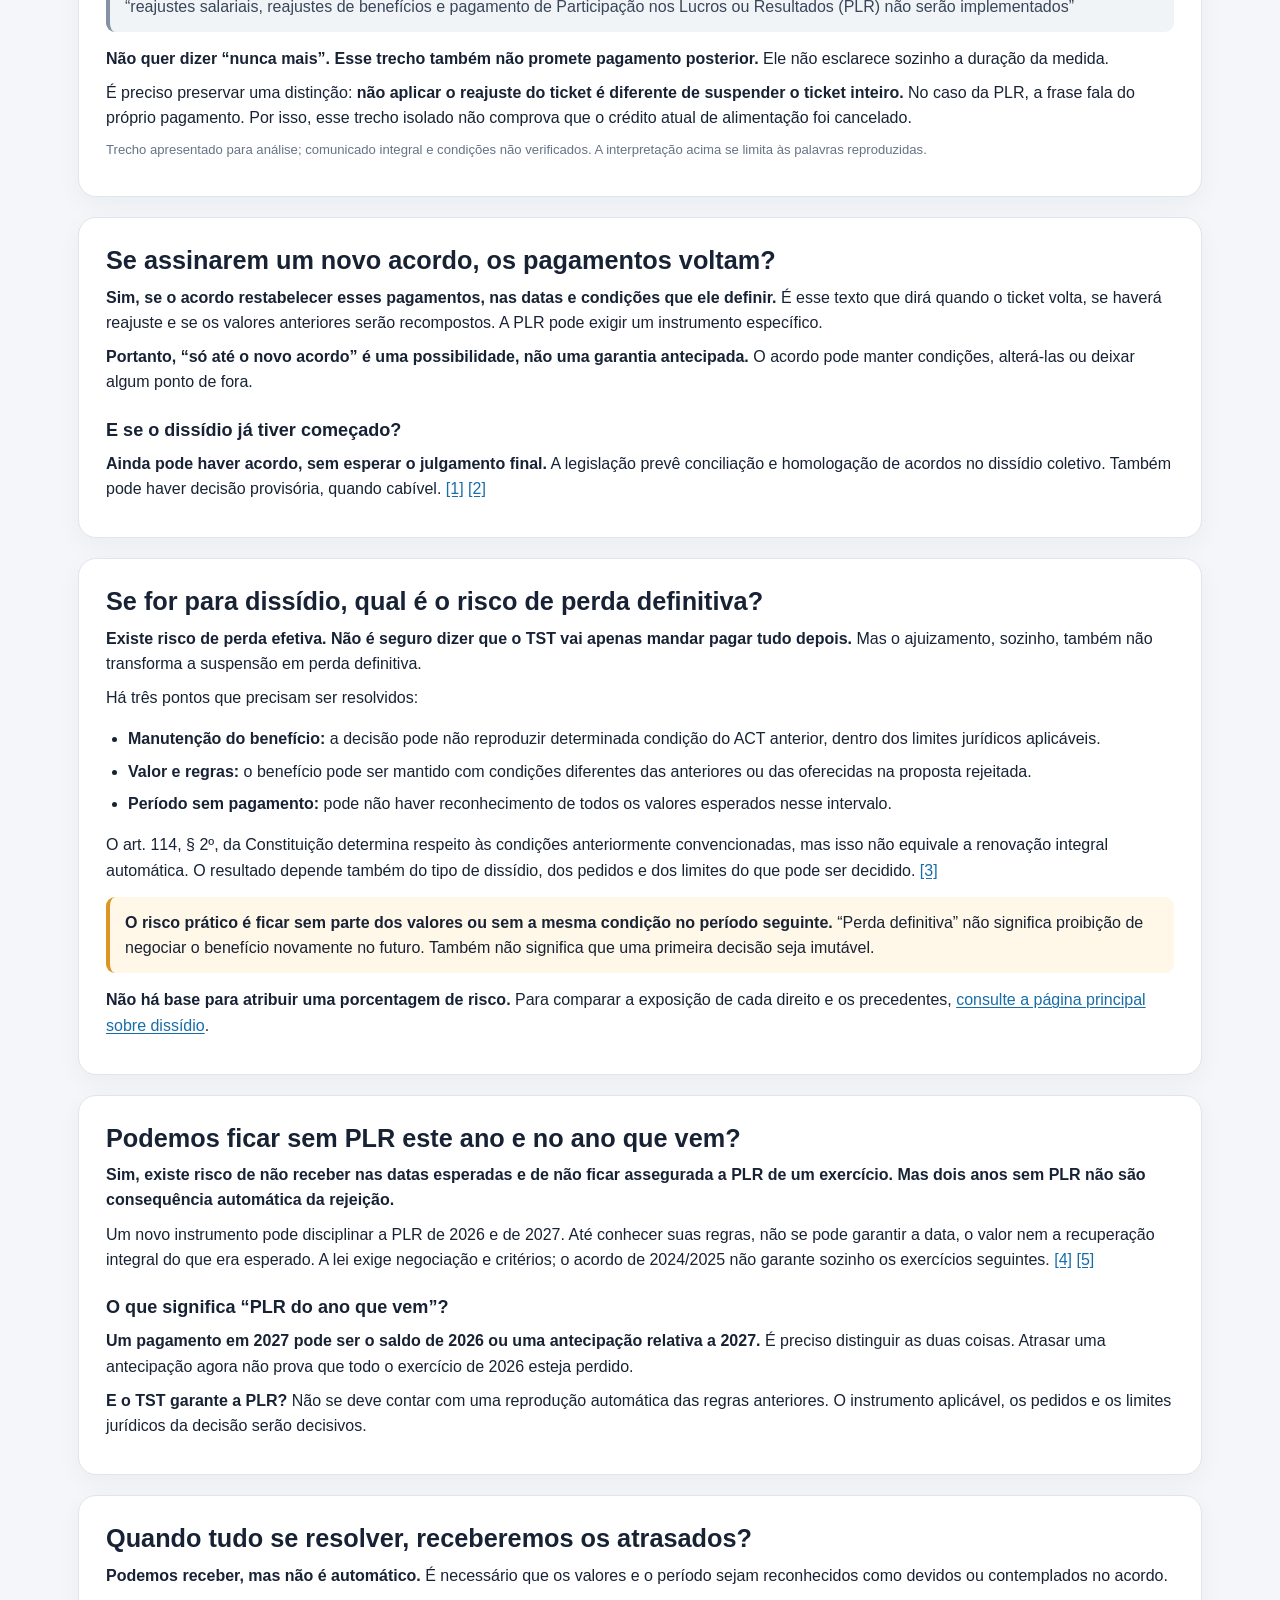
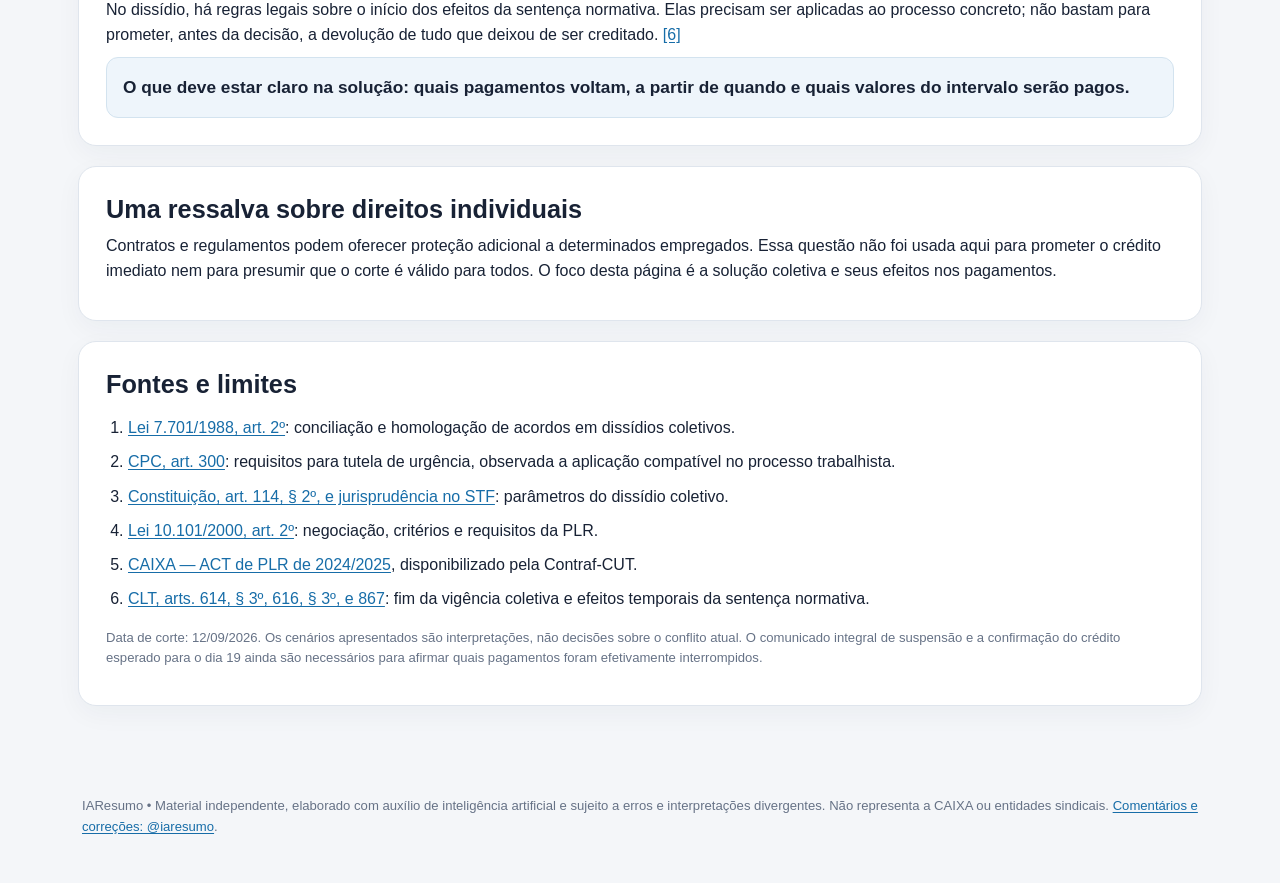
==== commit 111d1c80: "Foca análise em retomada de ticket, PLR, atrasados e risco de perda no dissídio" ====
--- a/fim-do-act.html
+++ b/fim-do-act.html
@@ -10,100 +10,88 @@
 <header><div class="wrap">
 <div class="kicker">IAResumo • análise independente</div>
 <h1>Fim do ACT da CAIXA: quais benefícios podem ser retirados?</h1>
-<div class="lead">O fim do acordo não autoriza concluir que todos os benefícios podem ser cancelados. A resposta depende da origem de cada direito e das regras aplicáveis a cada empregado.</div>
+<div class="lead">Se um pagamento foi suspenso, quando pode voltar? Entenda o que um novo acordo pode resolver, o risco de perdas no dissídio e a possibilidade de receber os atrasados.</div>
 <div class="stamp">Atualizado em 12 de setembro de 2026</div>
 <div class="topwarn">Esta página trata da retirada de benefícios após o vencimento do ACT, inclusive antes de um novo acordo ou de um dissídio. <a href="/" style="color:white;font-weight:700">Para entender o eventual dissídio no TST, acesse a análise principal.</a></div>
 </div></header>
-<nav aria-label="Navegação desta análise"><div class="wrap"><a href="/">← Dissídio coletivo</a><a href="#resumo">Resposta rápida</a><a href="#momento">O momento atual</a><a href="#beneficios">Benefícios</a><a href="#admissao">Data de admissão</a><a href="#documentos">Documentos</a><a href="#fontes">Fontes</a></div></nav>
+<nav aria-label="Navegação desta análise"><div class="wrap"><a href="/">← Dissídio coletivo</a><a href="#resumo">É definitivo?</a><a href="#ticket">Ticket dia 19</a><a href="#acordo">Novo acordo</a><a href="#dissidio">Risco no dissídio</a><a href="#plr">PLR</a><a href="#atrasados">Atrasados</a><a href="#fontes">Fontes</a></div></nav>
 <main class="wrap">
 <section id="resumo">
-<h2>O que você precisa saber primeiro</h2>
-<div class="callout">Um benefício previsto apenas no ACT vencido fica mais exposto. Um benefício com fundamento próprio no contrato ou em regulamento exige outra análise.</div>
-<div class="grid3">
-<div class="card"><span class="badge r4">Favorece a CAIXA</span><b>Não há renovação automática</b><p>A CLT proíbe a ultratividade: as cláusulas coletivas não continuam valendo indefinidamente só porque não houve novo acordo. <a href="#f-clt">[1]</a></p></div>
-<div class="card"><span class="badge r1">Favorece o empregado</span><b>O ACT pode não ser a única origem</b><p>Condições contratuais e vantagens de regulamento têm proteção própria contra alteração prejudicial. É preciso demonstrar que essa é a origem do direito. <a href="#f-clt">[1]</a> <a href="#f-tst">[2]</a></p></div>
-<div class="card"><span class="badge r3">Depende do caso</span><b>Mesmo benefício, situações diferentes</b><p>Data de admissão, edital, contrato, regulamento e eventuais adesões podem mudar a conclusão. O nome da verba no contracheque não basta.</p></div>
-</div>
-<p class="small">As classificações são uma leitura jurídica dos fundamentos, não uma previsão de vitória ou derrota.</p>
+<h2>A suspensão é definitiva ou os pagamentos podem voltar?</h2>
+<div class="callout">A suspensão agora não significa perda definitiva. Um novo acordo pode restabelecer os pagamentos. Mas não há garantia de que todos os benefícios voltarão nas mesmas condições ou de que todos os atrasados serão recuperados.</div>
+<p><strong>O foco aqui é o cenário de pagamentos suspensos após o fim do ACT:</strong> o que pode resolver a situação e o que pode ser perdido no caminho. A confirmação de quais créditos foram suspensos exige o comunicado integral da CAIXA.</p>
+<table><thead><tr><th scope="col">Sua dúvida</th><th scope="col">Resposta direta</th></tr></thead><tbody>
+<tr><th scope="row">É definitivo?</th><td>Não se pode concluir isso apenas da suspensão.</td></tr>
+<tr><th scope="row">É só até assinar novo acordo?</th><td>O acordo pode resolver, se restabelecer os itens. A assinatura sozinha não garante tudo de volta.</td></tr>
+<tr><th scope="row">Precisa esperar o dissídio?</th><td>Não. Pode haver acordo antes ou durante o processo.</td></tr>
+<tr><th scope="row">Podemos perder valores de vez?</th><td>Sim. Pode haver valores do intervalo sem recuperação ou condições não renovadas.</td></tr>
+</tbody></table>
+<p class="small">Análise de cenários, com data de corte em 12/09/2026. Não é previsão do resultado da negociação ou de um processo.</p>
 </section>
 
-<section id="momento"><h2>O que acontece entre o fim do ACT e uma solução?</h2>
-<p><strong>A proposta foi rejeitada em 11/09/2026 e a greve continua.</strong> A possibilidade de a CAIXA recorrer ao TST foi noticiada. Isso não equivale a uma decisão judicial autorizando cortes. <a href="#f-noticia">[3]</a></p>
-<p><strong>A discussão sobre retirada imediata tem fundamento diferente do dissídio:</strong> a CAIXA pode sustentar que deixou de existir a obrigação prevista exclusivamente no acordo vencido. O empregado pode contestar essa conclusão demonstrando outra fonte do benefício.</p>
-<div class="note"><strong>Anúncio não é corte comprovado.</strong> Esta análise não apresenta como confirmados o cancelamento de cada benefício, uma data única de suspensão ou uma lista definitiva de empregados atingidos. Esses pontos exigem o comunicado integral e os atos efetivamente praticados.</div>
-<p><strong>Não é necessário esperar o dissídio para discutir um corte.</strong> Uma medida administrativa pode ser questionada por ação própria, inclusive com pedido urgente quando presentes os requisitos legais. A mera apresentação de uma ação, porém, não suspende automaticamente o ato: é preciso verificar a decisão e quem ela alcança. <a href="#f-cpc">[4]</a></p>
-<p><strong>A negociação pode continuar nesse intervalo.</strong> Um novo instrumento pode disciplinar o período e pagamentos retroativos, conforme o texto pactuado. Não se deve prometer recomposição antes de conhecer esse texto.</p>
+<section id="ticket"><h2>Vamos receber o ticket do dia 19?</h2>
+<p><strong>Se o crédito desse mês estiver efetivamente incluído na suspensão e nada mudar até o processamento, ele não será pago na data esperada.</strong> Isso não significa, por si só, que o valor esteja perdido para sempre: pode haver pagamento posterior se for reconhecido como devido ou pactuado.</p>
+<div class="note"><strong>Sobre o dia 19:</strong> esta é a data esperada apresentada para análise. Não foi localizado o comunicado integral confirmando a suspensão ou a manutenção desse crédito específico.</div>
+<h3>Podemos continuar sem ticket nos próximos meses?</h3>
+<p><strong>Sim, a interrupção pode continuar se não houver restabelecimento do pagamento ou obrigação de mantê-lo.</strong> Não existe um prazo automático de poucos dias para tudo voltar ao normal.</p>
+<p>Um novo acordo pode prever a retomada e os créditos em atraso. Uma decisão também pode reconhecer pagamentos devidos. <strong>Retomar os próximos créditos e recuperar os créditos anteriores são duas questões diferentes.</strong></p>
 </section>
 
-<section id="beneficios"><h2>Como fica cada benefício?</h2>
-<p>O quadro abaixo indica o ponto decisivo. Os detalhes vêm em seguida.</p>
-<table><caption style="text-align:left;font-weight:700">Retirada após o fim do ACT: leitura por benefício</caption><thead><tr><th scope="col">Benefício</th><th scope="col">Conclusão inicial</th><th scope="col">O que pode mudar a resposta</th></tr></thead><tbody>
-<tr><th scope="row">VA/VR</th><td>Depende da origem do direito.</td><td>Previsão autônoma em contrato, edital e regulamento, além do instrumento coletivo aplicável.</td></tr>
-<tr><th scope="row">Cesta-alimentação</th><td>Mais exposta se depender exclusivamente do ACT.</td><td>Prova de uma fonte independente para essa parcela específica.</td></tr>
-<tr><th scope="row">Saúde CAIXA</th><td>Participar do plano e manter o mesmo custeio são questões distintas.</td><td>Regras de ingresso, regulamento do plano, aditivos, adesões e proteção contratual.</td></tr>
-<tr><th scope="row">PLR 2026</th><td>O acordo dos exercícios anteriores não garante, sozinho, a PLR de 2026.</td><td>Instrumento aplicável ao exercício, critérios, elegibilidade e calendário.</td></tr>
-</tbody></table>
-
-<h3>VA/VR: não dá para afirmar “todos perdem” ou “todos mantêm”</h3>
-<p><strong>Favorece o empregado:</strong> comprovar uma obrigação contratual ou regulamentar independente do ACT. A Súmula 51 do TST trata da preservação de vantagens de regulamento para empregados anteriormente alcançados por elas. <a href="#f-tst">[2]</a></p>
-<p><strong>Favorece a CAIXA:</strong> demonstrar que a norma interna apenas executa o acordo coletivo, condicionando o benefício à sua vigência. Ter um número de norma RH não transforma, por si só, uma cláusula coletiva em direito contratual permanente.</p>
-<p><strong>Depende do caso:</strong> a existência do benefício, seu valor e seus reajustes podem ter fundamentos diferentes. Mesmo um argumento forte para manter a alimentação não assegura automaticamente todos os valores e aumentos negociados depois.</p>
-
-<h3>Cesta-alimentação: analisar separadamente do auxílio-refeição</h3>
-<p><strong>Maior exposição se a única fonte for coletiva.</strong> Não é seguro estender à cesta uma proteção demonstrada apenas para o auxílio-refeição/alimentação. É necessário identificar a regra que instituiu a cesta para aquele empregado.</p>
-<p>Há precedente específico do TST sobre cesta da CAIXA: a OJ Transitória 61 afasta sua extensão a aposentados e pensionistas quando o instrumento a reserva aos empregados em atividade, com natureza indenizatória. <strong>Esse precedente não decide o corte em 2026 para empregados ativos.</strong> Serve para mostrar por que não se devem confundir as parcelas nem os grupos. <a href="#f-tst">[2]</a></p>
-
-<h3>Saúde CAIXA: acesso ao plano não é igual a custeio imutável</h3>
-<p><strong>Não se pode deduzir o cancelamento integral do plano apenas do vencimento do ACT.</strong> A análise precisa separar participação no plano, contribuição mensal, dependentes, coparticipação e limites de custeio.</p>
-<p><strong>Favorece o empregado:</strong> demonstrar uma garantia própria de participação ou de determinada condição no contrato e nas regras que o alcançavam. <strong>Favorece a CAIXA:</strong> demonstrar que uma condição específica era temporária ou dependia do instrumento coletivo.</p>
-<p><strong>Depende do caso:</strong> promessa de participação em plano de saúde não é, sozinha, promessa de percentual de contribuição fixo para sempre. O regulamento aplicável, seus aditivos e eventuais migrações precisam ser lidos em conjunto.</p>
-
-<h3>PLR: separar o exercício de 2026 das parcelas anteriores</h3>
-<p><strong>O ACT de PLR anterior se refere aos exercícios de 2024 e 2025.</strong> Sua existência não basta para assegurar os critérios, valores e antecipação relativos ao exercício de 2026. Consulte o instrumento específico, e não apenas o título do repositório de acordos. <a href="#f-plr-act">[5]</a></p>
-<p>A Lei 10.101/2000 prevê negociação da PLR e regras objetivas. Ela não fixa uma quantia universal devida a cada empregado. Para 2026, é necessário verificar o instrumento que efetivamente disciplinará esse exercício. <a href="#f-plr-lei">[6]</a></p>
-<p><strong>Favorece a CAIXA:</strong> a falta de instrumento para 2026 é argumento contra cobrar automaticamente a antecipação nas condições da proposta rejeitada. <strong>Favorece o empregado:</strong> parcelas já devidas sob acordo anterior não deixam de existir só porque outro acordo venceu. A dívida precisa ser examinada pelo exercício e pelas condições que a geraram.</p>
-
-<div class="legal"><strong>E a CCT dos bancários?</strong> Também deve ser conferida. Não é seguro presumir que nenhuma cláusula se aplica à CAIXA, nem que a CCT substitui automaticamente todas as condições do ACT. É preciso verificar representação, abrangência, adesões e exceções, benefício por benefício. A preferência do ACT prevista no art. 620 da CLT não resolve sozinha esse exame. <a href="#f-clt">[1]</a></div>
+<section id="comunicado"><h2>“Não serão implementados” quer dizer “não receberemos mais”?</h2>
+<blockquote class="note">“reajustes salariais, reajustes de benefícios e pagamento de Participação nos Lucros ou Resultados (PLR) não serão implementados”</blockquote>
+<p><strong>Não quer dizer “nunca mais”. Esse trecho também não promete pagamento posterior.</strong> Ele não esclarece sozinho a duração da medida.</p>
+<p>É preciso preservar uma distinção: <strong>não aplicar o reajuste do ticket é diferente de suspender o ticket inteiro.</strong> No caso da PLR, a frase fala do próprio pagamento. Por isso, esse trecho isolado não comprova que o crédito atual de alimentação foi cancelado.</p>
+<p class="small">Trecho apresentado para análise; comunicado integral e condições não verificados. A interpretação acima se limita às palavras reproduzidas.</p>
 </section>
 
-<section id="admissao"><h2>Por que a data de admissão importa?</h2>
-<p><strong>Porque empregados contratados em momentos diferentes podem estar sujeitos a regras diferentes.</strong> O ano é o ponto de partida para encontrar os documentos; não é uma garantia automática.</p>
-<table><thead><tr><th scope="col">Situação</th><th scope="col">O que conferir</th></tr></thead><tbody>
-<tr><th scope="row">Admissão sob regulamento que concedia a vantagem</th><td>Texto vigente, alcance da promessa e alterações posteriores. Pode fortalecer a tese contratual.</td></tr>
-<tr><th scope="row">Admissão após mudança da regra</th><td>Se a condição antiga ainda alcançava novos empregados. Não basta usar a norma de um colega mais antigo.</td></tr>
-<tr><th scope="row">Opção ou migração para outro regulamento</th><td>Termo de adesão, validade e efeitos. A Súmula 51 também trata da opção entre regulamentos. <a href="#f-tst">[2]</a></td></tr>
-<tr><th scope="row">Aposentado ou pensionista</th><td>Elegibilidade e regras próprias, separadas das aplicáveis aos empregados ativos.</td></tr>
-</tbody></table>
-<h3>Admitidos em 2004, 2005 ou 2006</h3>
-<p><strong>Não há base suficiente nesta análise para declarar proteção uniforme desse grupo.</strong> É necessário confrontar o edital do concurso com o contrato, o Regulamento de Pessoal, o PCS e as normas RH efetivamente vigentes na contratação.</p>
-<div class="note"><strong>Limite documental:</strong> o edital de 2004 mencionado na pesquisa preparatória e os normativos históricos de 2004–2006 ainda precisam de uma referência documental verificável nesta página. Por isso, não usamos seu conteúdo como prova conclusiva de incorporação de VA/VR, cesta ou condições de saúde.</div>
-<p><strong>O que procurar no edital:</strong> se alimentação e participação em plano de saúde aparecem como vantagens; se há condições ou remissão ao ACT; e quais regulamentos são incorporados à contratação. A ausência da cesta no edital, isoladamente, também não prova que ela possa ser retirada: pode existir outra fonte.</p>
+<section id="acordo"><h2>Se assinarem um novo acordo, os pagamentos voltam?</h2>
+<p><strong>Sim, se o acordo restabelecer esses pagamentos, nas datas e condições que ele definir.</strong> É esse texto que dirá quando o ticket volta, se haverá reajuste e se os valores anteriores serão recompostos. A PLR pode exigir um instrumento específico.</p>
+<p><strong>Portanto, “só até o novo acordo” é uma possibilidade, não uma garantia antecipada.</strong> O acordo pode manter condições, alterá-las ou deixar algum ponto de fora.</p>
+<h3>E se o dissídio já tiver começado?</h3>
+<p><strong>Ainda pode haver acordo, sem esperar o julgamento final.</strong> A legislação prevê conciliação e homologação de acordos no dissídio coletivo. Também pode haver decisão provisória, quando cabível. <a href="#f-conciliacao">[1]</a> <a href="#f-urgencia">[2]</a></p>
 </section>
 
-<section id="documentos"><h2>O que permite chegar a uma resposta individual?</h2>
-<ol>
-<li><strong>Comunicado de retirada:</strong> benefício, fundamento, data de efeito e público atingido.</li>
-<li><strong>Edital e contrato:</strong> vantagens oferecidas e condições da contratação.</li>
-<li><strong>Regulamento de Pessoal, PCS e normas RH:</strong> versões da admissão e alterações relevantes, com suas datas de vigência.</li>
-<li><strong>ACT, CCT e aditivos:</strong> prazos próprios, abrangência e eventuais ajustes de manutenção temporária.</li>
-<li><strong>Adesões e decisões:</strong> migrações de plano ou regulamento e ordens judiciais que alcancem o empregado.</li>
-</ol>
-<div class="callout">A pergunta decisiva é: “este benefício depende só do ACT vencido ou existe outra regra que obriga a CAIXA a mantê-lo para mim?”</div>
-<p><a href="/"><strong>Leia também: o que pode acontecer se a CAIXA ajuizar dissídio coletivo no TST →</strong></a></p>
+<section id="dissidio"><h2>Se for para dissídio, qual é o risco de perda definitiva?</h2>
+<p><strong>Existe risco de perda efetiva. Não é seguro dizer que o TST vai apenas mandar pagar tudo depois.</strong> Mas o ajuizamento, sozinho, também não transforma a suspensão em perda definitiva.</p>
+<p>Há três pontos que precisam ser resolvidos:</p>
+<ul>
+<li><strong>Manutenção do benefício:</strong> a decisão pode não reproduzir determinada condição do ACT anterior, dentro dos limites jurídicos aplicáveis.</li>
+<li><strong>Valor e regras:</strong> o benefício pode ser mantido com condições diferentes das anteriores ou das oferecidas na proposta rejeitada.</li>
+<li><strong>Período sem pagamento:</strong> pode não haver reconhecimento de todos os valores esperados nesse intervalo.</li>
+</ul>
+<p>O art. 114, § 2º, da Constituição determina respeito às condições anteriormente convencionadas, mas isso não equivale a renovação integral automática. O resultado depende também do tipo de dissídio, dos pedidos e dos limites do que pode ser decidido. <a href="#f-constituicao">[3]</a></p>
+<div class="alert"><strong>O risco prático é ficar sem parte dos valores ou sem a mesma condição no período seguinte.</strong> “Perda definitiva” não significa proibição de negociar o benefício novamente no futuro. Também não significa que uma primeira decisão seja imutável.</div>
+<p><strong>Não há base para atribuir uma porcentagem de risco.</strong> Para comparar a exposição de cada direito e os precedentes, <a href="/">consulte a página principal sobre dissídio</a>.</p>
 </section>
 
-<section id="fontes"><h2>Fontes e limites da análise</h2>
-<p>As conclusões sobre possíveis cortes são interpretações, não decisões judiciais sobre a situação de todos os empregados. A confirmação de medidas administrativas exige os comunicados originais.</p>
+<section id="plr"><h2>Podemos ficar sem PLR este ano e no ano que vem?</h2>
+<p><strong>Sim, existe risco de não receber nas datas esperadas e de não ficar assegurada a PLR de um exercício. Mas dois anos sem PLR não são consequência automática da rejeição.</strong></p>
+<p>Um novo instrumento pode disciplinar a PLR de 2026 e de 2027. Até conhecer suas regras, não se pode garantir a data, o valor nem a recuperação integral do que era esperado. A lei exige negociação e critérios; o acordo de 2024/2025 não garante sozinho os exercícios seguintes. <a href="#f-plr">[4]</a> <a href="#f-plr-act">[5]</a></p>
+<h3>O que significa “PLR do ano que vem”?</h3>
+<p><strong>Um pagamento em 2027 pode ser o saldo de 2026 ou uma antecipação relativa a 2027.</strong> É preciso distinguir as duas coisas. Atrasar uma antecipação agora não prova que todo o exercício de 2026 esteja perdido.</p>
+<p><strong>E o TST garante a PLR?</strong> Não se deve contar com uma reprodução automática das regras anteriores. O instrumento aplicável, os pedidos e os limites jurídicos da decisão serão decisivos.</p>
+</section>
+
+<section id="atrasados"><h2>Quando tudo se resolver, receberemos os atrasados?</h2>
+<p><strong>Podemos receber, mas não é automático.</strong> É necessário que os valores e o período sejam reconhecidos como devidos ou contemplados no acordo.</p>
+<p>No dissídio, há regras legais sobre o início dos efeitos da sentença normativa. Elas precisam ser aplicadas ao processo concreto; não bastam para prometer, antes da decisão, a devolução de tudo que deixou de ser creditado. <a href="#f-clt">[6]</a></p>
+<div class="callout">O que deve estar claro na solução: quais pagamentos voltam, a partir de quando e quais valores do intervalo serão pagos.</div>
+</section>
+
+<section id="ressalva"><h2>Uma ressalva sobre direitos individuais</h2>
+<p>Contratos e regulamentos podem oferecer proteção adicional a determinados empregados. Essa questão não foi usada aqui para prometer o crédito imediato nem para presumir que o corte é válido para todos. O foco desta página é a solução coletiva e seus efeitos nos pagamentos.</p>
+</section>
+
+<section id="fontes"><h2>Fontes e limites</h2>
 <ol class="sources">
-<li id="f-clt"><a href="https://www.planalto.gov.br/ccivil_03/decreto-lei/del5452.htm">CLT — arts. 468, 614, § 3º, e 620</a>: alteração contratual, vedação da ultratividade e relação entre ACT e CCT.</li>
-<li id="f-tst"><a href="https://www.tst.jus.br/documents/10157/63003/Livro-Internet.pdf">TST — livro de súmulas e orientações jurisprudenciais</a>: Súmula 51 e OJ Transitória 61. Os enunciados devem ser aplicados conforme os fatos do caso.</li>
-<li id="f-noticia"><a href="https://economia.uol.com.br/noticias/redacao/2026/09/12/funcionarios-da-caixa-rejeitam-proposta-final-do-banco-e-greve-continua.ghtm">UOL, 12/09/2026 — rejeição da proposta e continuidade da greve</a>: fonte jornalística para o contexto, não fundamento jurídico de cortes.</li>
-<li id="f-cpc"><a href="https://www.planalto.gov.br/ccivil_03/_ato2015-2018/2015/lei/l13105.htm#art300">Código de Processo Civil — art. 300</a>: requisitos da tutela de urgência, observada a aplicação compatível no processo do trabalho.</li>
-<li id="f-plr-act"><a href="https://contrafcut.com.br/data/files/7D/25/6B/87/4A102910A7809E19820808A8/Caixa%20-%20ACT%20PLR%202024-2025.pdf">CAIXA — ACT de PLR dos exercícios 2024 e 2025</a>, documento disponibilizado pela Contraf-CUT.</li>
-<li id="f-plr-lei"><a href="https://www.planalto.gov.br/ccivil_03/leis/l10101.htm">Lei 10.101/2000 — art. 2º</a>: negociação e regras da participação nos lucros ou resultados.</li>
-<li><a href="https://bancarios.com.br/wp-content/uploads/2024/10/Acordo-Coletivo-de-Trabalho-da-Caixa-2024-2026.pdf">CAIXA — ACT 2024/2026</a>: documento para conferir as condições coletivas anteriores e seus prazos.</li>
+<li id="f-conciliacao"><a href="https://www.planalto.gov.br/ccivil_03/leis/l7701.htm">Lei 7.701/1988, art. 2º</a>: conciliação e homologação de acordos em dissídios coletivos.</li>
+<li id="f-urgencia"><a href="https://www.planalto.gov.br/ccivil_03/_ato2015-2018/2015/lei/l13105.htm#art300">CPC, art. 300</a>: requisitos para tutela de urgência, observada a aplicação compatível no processo trabalhista.</li>
+<li id="f-constituicao"><a href="https://portal.stf.jus.br/constituicao-supremo/artigo.asp?abrirArtigo=114&amp;abrirBase=CF">Constituição, art. 114, § 2º, e jurisprudência no STF</a>: parâmetros do dissídio coletivo.</li>
+<li id="f-plr"><a href="https://www.planalto.gov.br/ccivil_03/leis/l10101.htm">Lei 10.101/2000, art. 2º</a>: negociação, critérios e requisitos da PLR.</li>
+<li id="f-plr-act"><a href="https://contrafcut.com.br/data/files/7D/25/6B/87/4A102910A7809E19820808A8/Caixa%20-%20ACT%20PLR%202024-2025.pdf">CAIXA — ACT de PLR de 2024/2025</a>, disponibilizado pela Contraf-CUT.</li>
+<li id="f-clt"><a href="https://www.planalto.gov.br/ccivil_03/decreto-lei/del5452.htm">CLT, arts. 614, § 3º, 616, § 3º, e 867</a>: fim da vigência coletiva e efeitos temporais da sentença normativa.</li>
 </ol>
-<p class="small">Data de corte: 12/09/2026. Normas históricas, comunicados integrais, aditivos e decisões posteriores podem mudar a análise. Não foram atribuídos cortes efetivos ou datas de cancelamento sem comprovação.</p>
+<p class="small">Data de corte: 12/09/2026. Os cenários apresentados são interpretações, não decisões sobre o conflito atual. O comunicado integral de suspensão e a confirmação do crédito esperado para o dia 19 ainda são necessários para afirmar quais pagamentos foram efetivamente interrompidos.</p>
 </section>
 </main>
 <footer>IAResumo • Material independente, elaborado com auxílio de inteligência artificial e sujeito a erros e interpretações divergentes. Não representa a CAIXA ou entidades sindicais. <a href="https://www.instagram.com/iaresumo/">Comentários e correções: @iaresumo</a>.</footer>
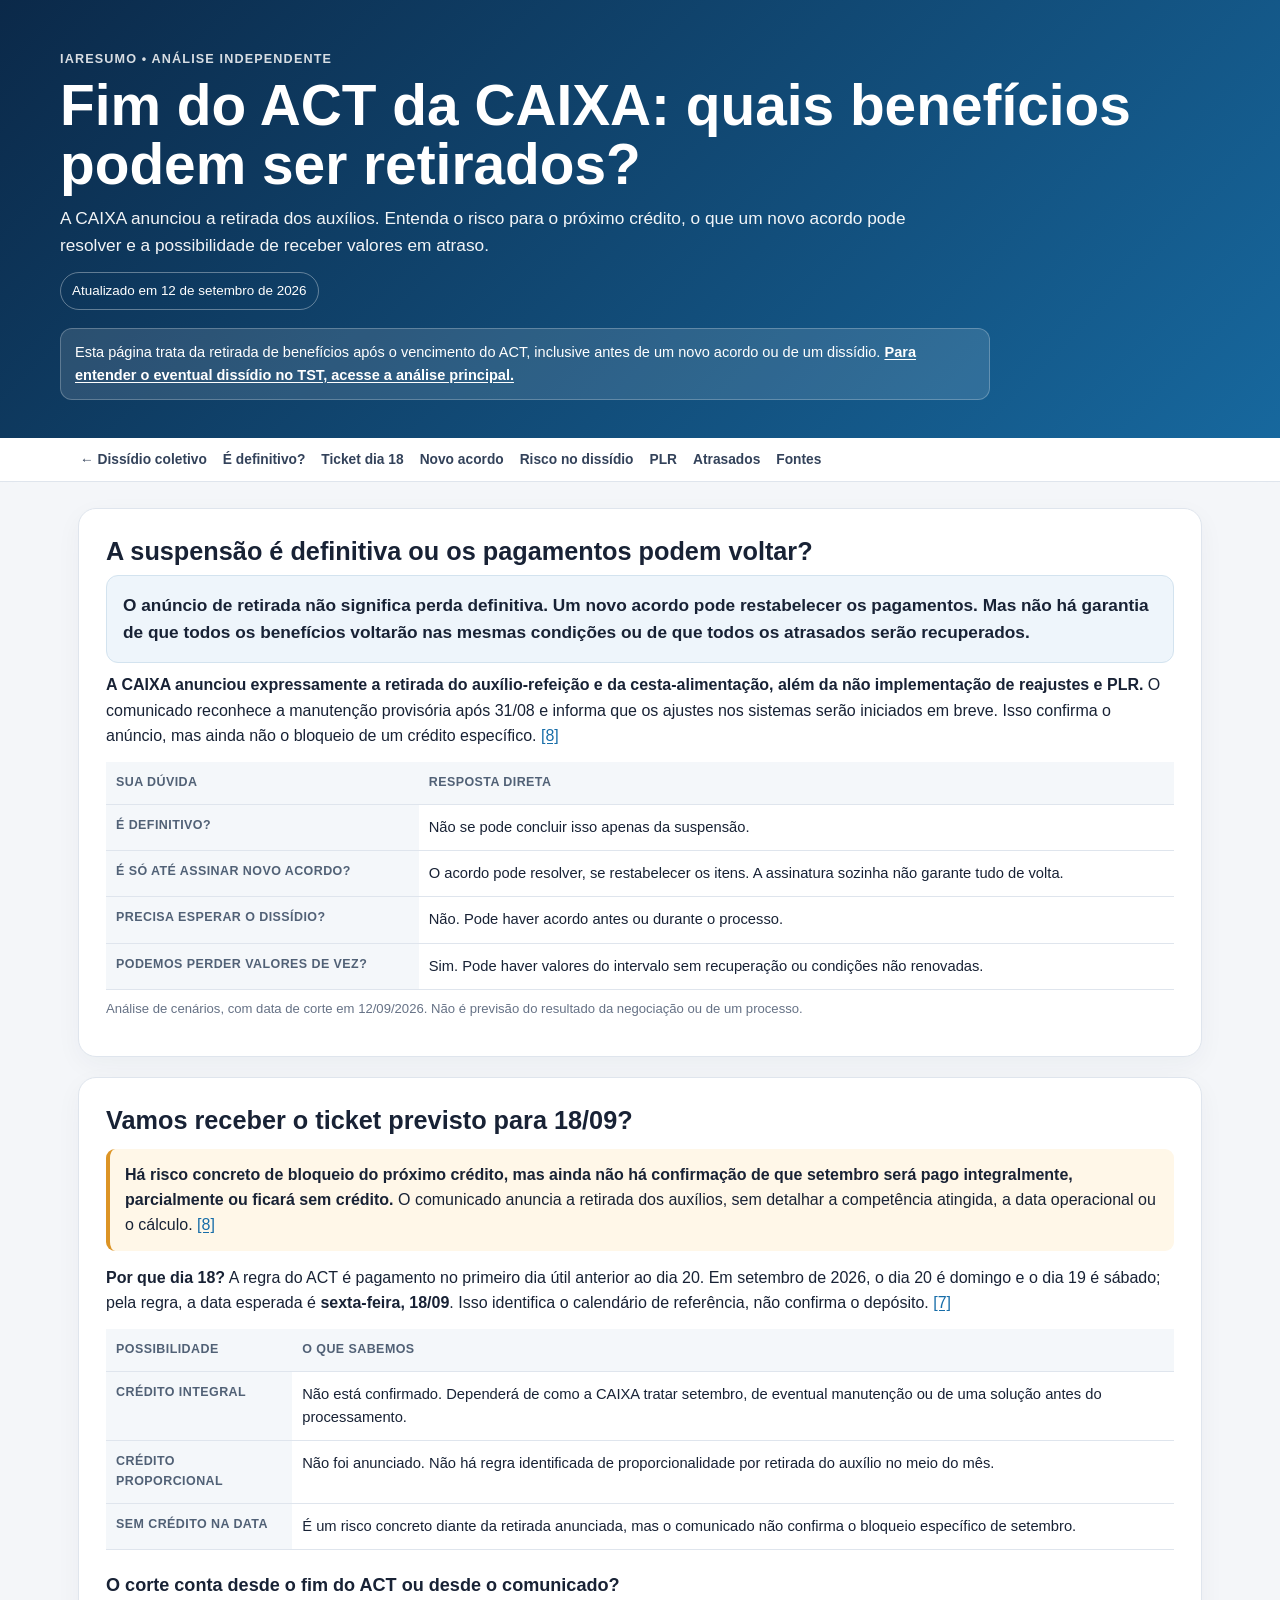
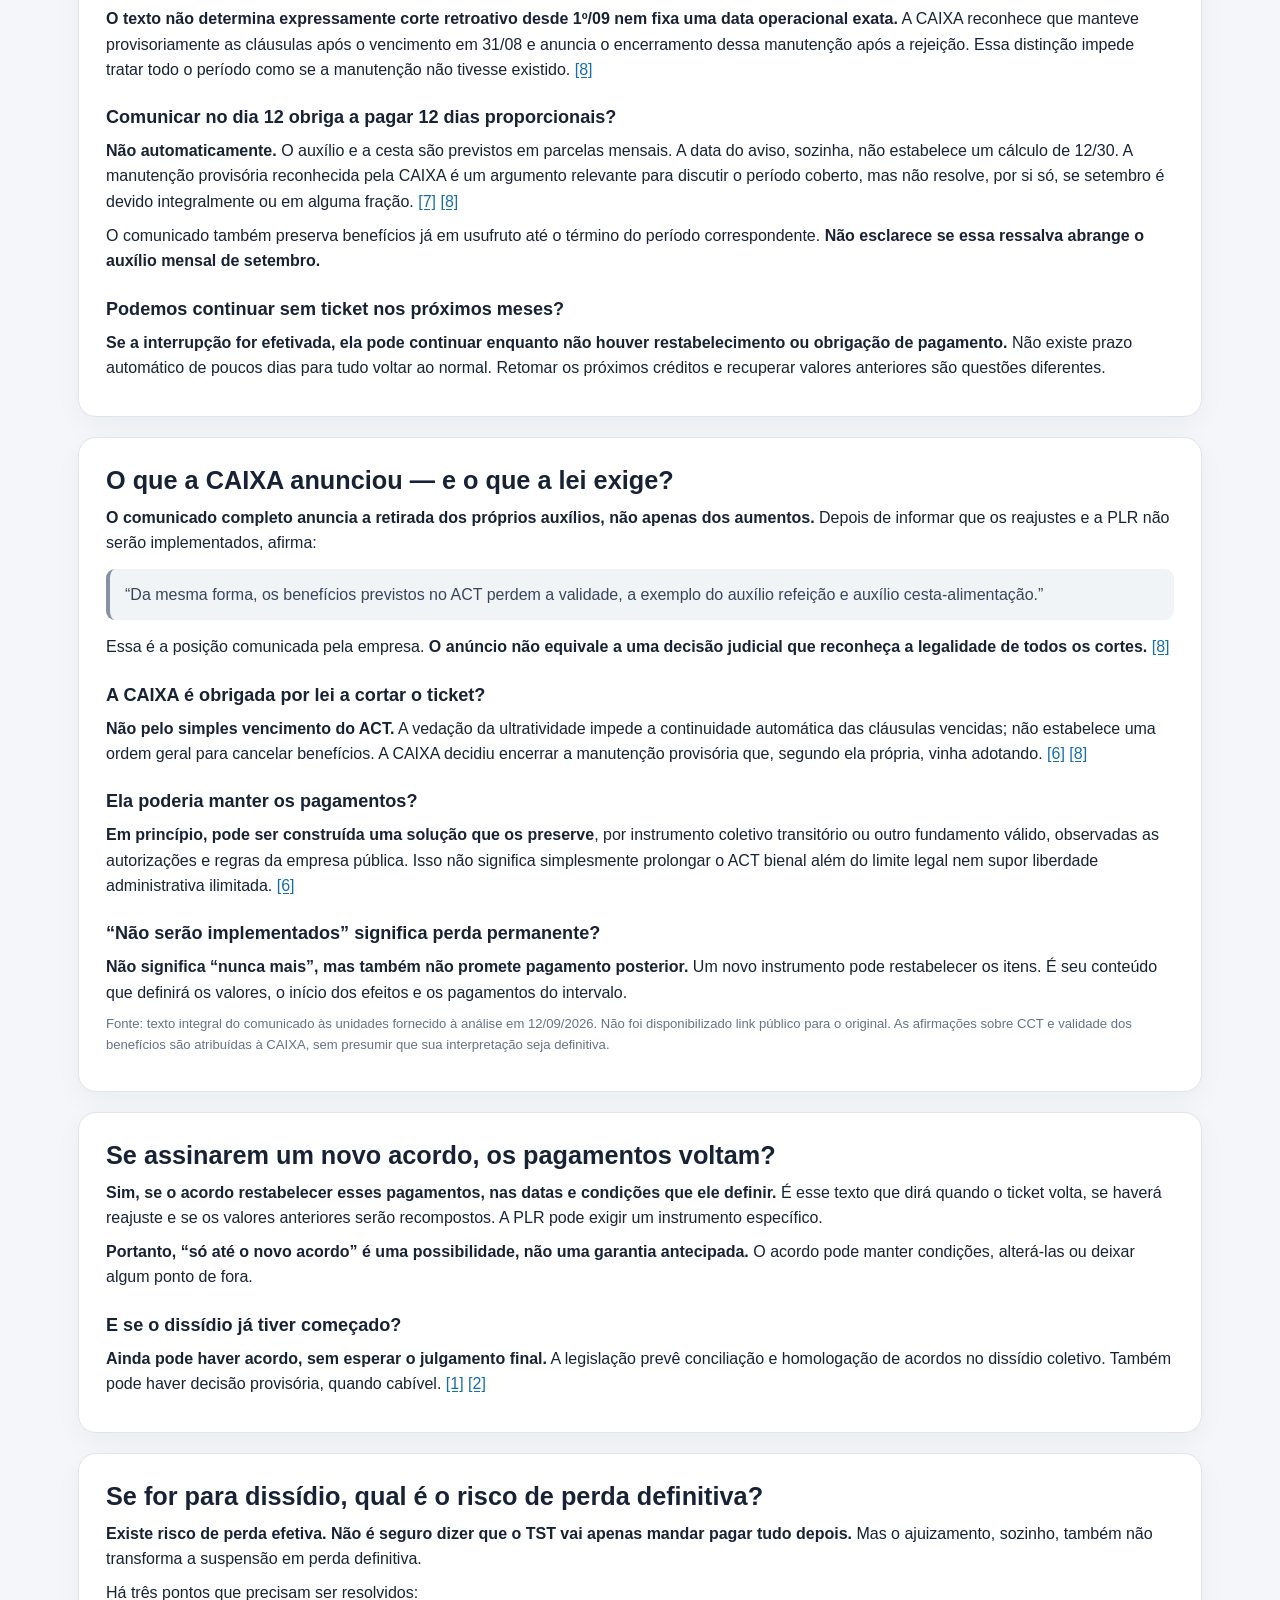
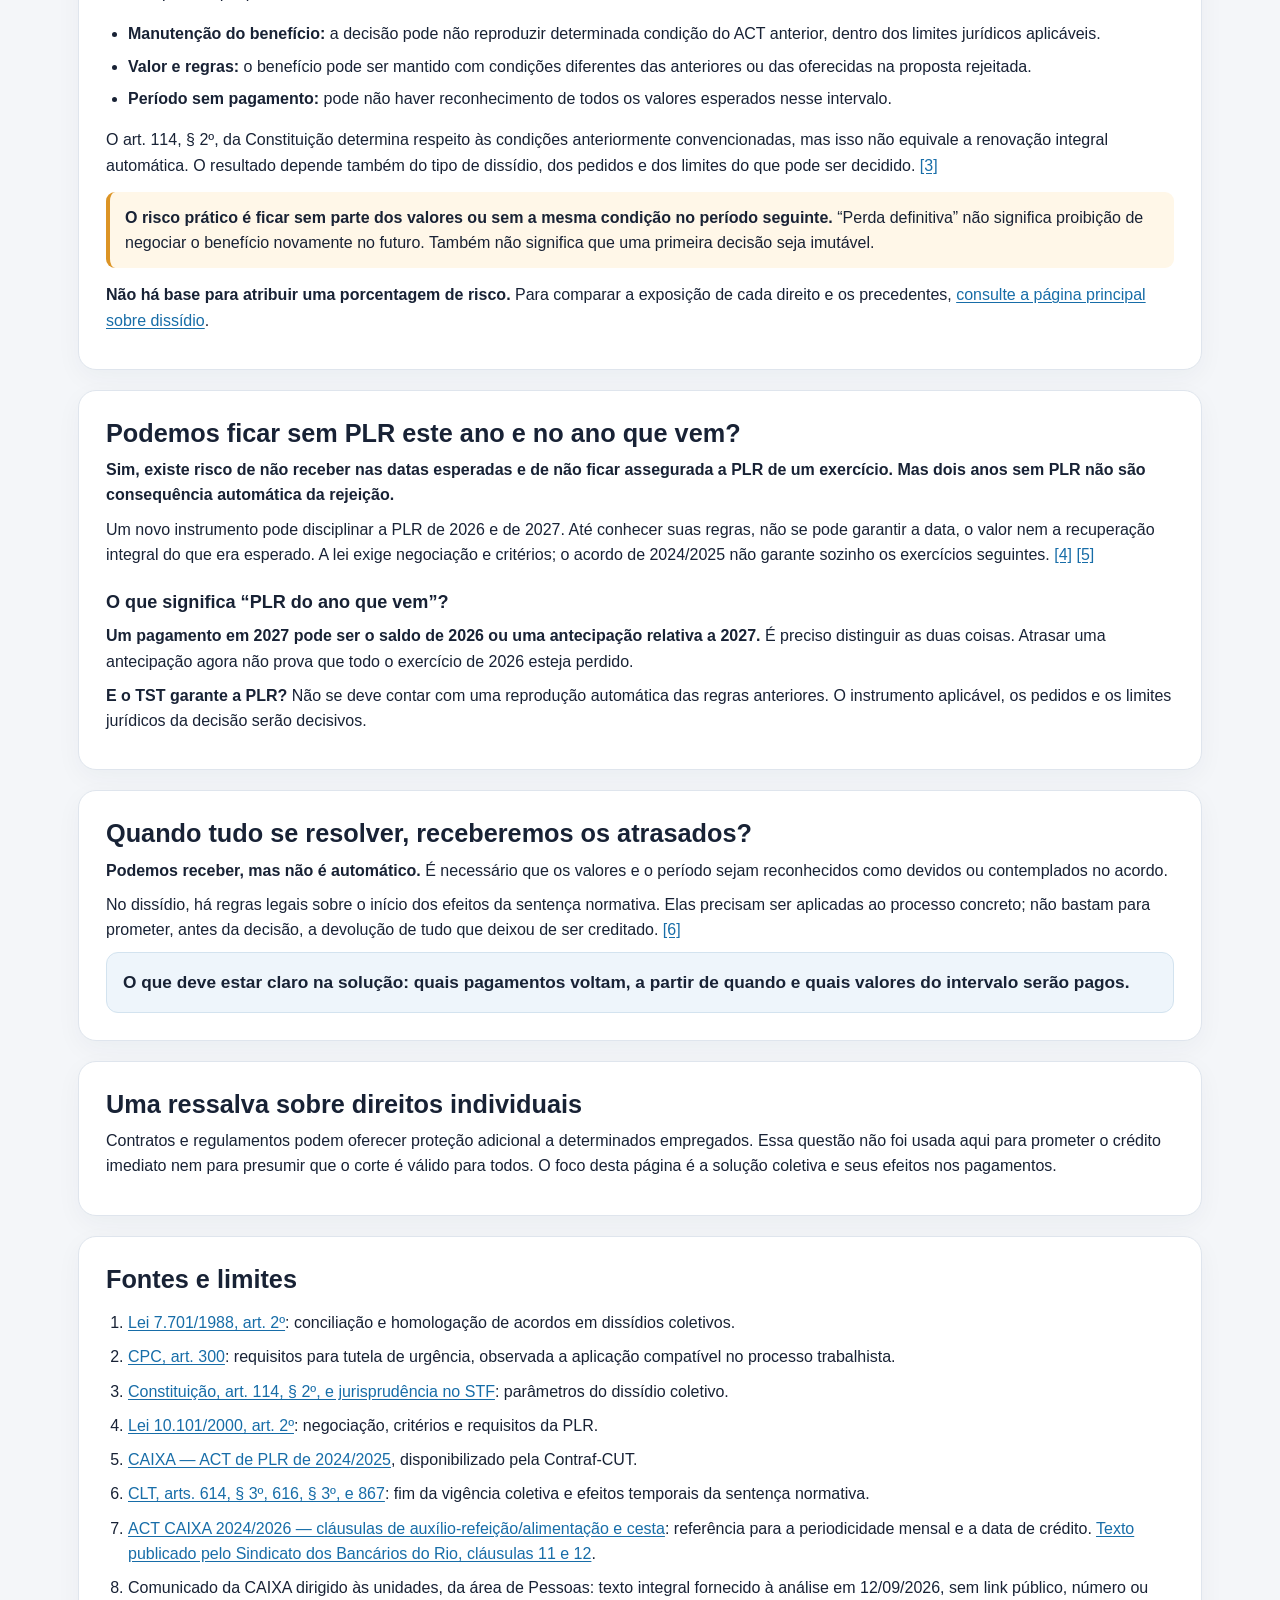
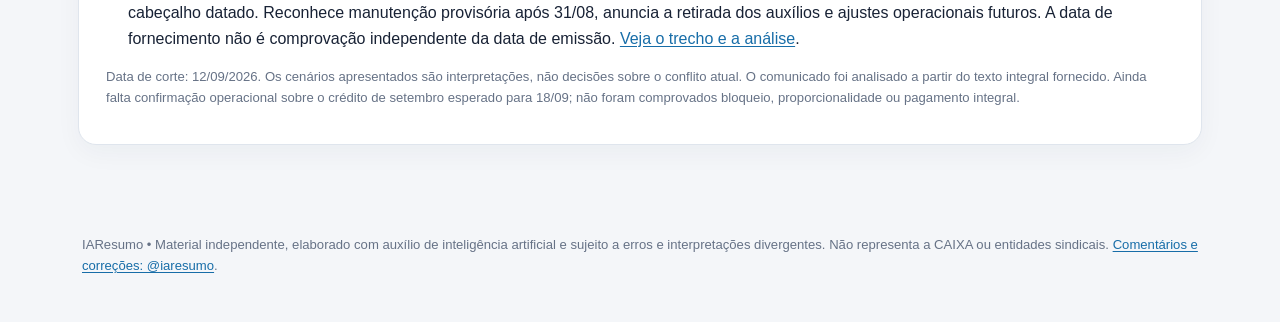
==== commit 54c79216: "Atualiza análise com comunicado integral e esclarece crédito esperado em 18/09" ====
--- a/fim-do-act.html
+++ b/fim-do-act.html
@@ -10,16 +10,16 @@
 <header><div class="wrap">
 <div class="kicker">IAResumo • análise independente</div>
 <h1>Fim do ACT da CAIXA: quais benefícios podem ser retirados?</h1>
-<div class="lead">Se um pagamento foi suspenso, quando pode voltar? Entenda o que um novo acordo pode resolver, o risco de perdas no dissídio e a possibilidade de receber os atrasados.</div>
+<div class="lead">A CAIXA anunciou a retirada dos auxílios. Entenda o risco para o próximo crédito, o que um novo acordo pode resolver e a possibilidade de receber valores em atraso.</div>
 <div class="stamp">Atualizado em 12 de setembro de 2026</div>
 <div class="topwarn">Esta página trata da retirada de benefícios após o vencimento do ACT, inclusive antes de um novo acordo ou de um dissídio. <a href="/" style="color:white;font-weight:700">Para entender o eventual dissídio no TST, acesse a análise principal.</a></div>
 </div></header>
-<nav aria-label="Navegação desta análise"><div class="wrap"><a href="/">← Dissídio coletivo</a><a href="#resumo">É definitivo?</a><a href="#ticket">Ticket dia 19</a><a href="#acordo">Novo acordo</a><a href="#dissidio">Risco no dissídio</a><a href="#plr">PLR</a><a href="#atrasados">Atrasados</a><a href="#fontes">Fontes</a></div></nav>
+<nav aria-label="Navegação desta análise"><div class="wrap"><a href="/">← Dissídio coletivo</a><a href="#resumo">É definitivo?</a><a href="#ticket">Ticket dia 18</a><a href="#acordo">Novo acordo</a><a href="#dissidio">Risco no dissídio</a><a href="#plr">PLR</a><a href="#atrasados">Atrasados</a><a href="#fontes">Fontes</a></div></nav>
 <main class="wrap">
 <section id="resumo">
 <h2>A suspensão é definitiva ou os pagamentos podem voltar?</h2>
-<div class="callout">A suspensão agora não significa perda definitiva. Um novo acordo pode restabelecer os pagamentos. Mas não há garantia de que todos os benefícios voltarão nas mesmas condições ou de que todos os atrasados serão recuperados.</div>
-<p><strong>O foco aqui é o cenário de pagamentos suspensos após o fim do ACT:</strong> o que pode resolver a situação e o que pode ser perdido no caminho. A confirmação de quais créditos foram suspensos exige o comunicado integral da CAIXA.</p>
+<div class="callout">O anúncio de retirada não significa perda definitiva. Um novo acordo pode restabelecer os pagamentos. Mas não há garantia de que todos os benefícios voltarão nas mesmas condições ou de que todos os atrasados serão recuperados.</div>
+<p><strong>A CAIXA anunciou expressamente a retirada do auxílio-refeição e da cesta-alimentação, além da não implementação de reajustes e PLR.</strong> O comunicado reconhece a manutenção provisória após 31/08 e informa que os ajustes nos sistemas serão iniciados em breve. Isso confirma o anúncio, mas ainda não o bloqueio de um crédito específico. <a href="#f-comunicado">[8]</a></p>
 <table><thead><tr><th scope="col">Sua dúvida</th><th scope="col">Resposta direta</th></tr></thead><tbody>
 <tr><th scope="row">É definitivo?</th><td>Não se pode concluir isso apenas da suspensão.</td></tr>
 <tr><th scope="row">É só até assinar novo acordo?</th><td>O acordo pode resolver, se restabelecer os itens. A assinatura sozinha não garante tudo de volta.</td></tr>
@@ -29,19 +29,34 @@
 <p class="small">Análise de cenários, com data de corte em 12/09/2026. Não é previsão do resultado da negociação ou de um processo.</p>
 </section>
 
-<section id="ticket"><h2>Vamos receber o ticket do dia 19?</h2>
-<p><strong>Se o crédito desse mês estiver efetivamente incluído na suspensão e nada mudar até o processamento, ele não será pago na data esperada.</strong> Isso não significa, por si só, que o valor esteja perdido para sempre: pode haver pagamento posterior se for reconhecido como devido ou pactuado.</p>
-<div class="note"><strong>Sobre o dia 19:</strong> esta é a data esperada apresentada para análise. Não foi localizado o comunicado integral confirmando a suspensão ou a manutenção desse crédito específico.</div>
+<section id="ticket"><h2>Vamos receber o ticket previsto para 18/09?</h2>
+<div class="alert"><strong>Há risco concreto de bloqueio do próximo crédito, mas ainda não há confirmação de que setembro será pago integralmente, parcialmente ou ficará sem crédito.</strong> O comunicado anuncia a retirada dos auxílios, sem detalhar a competência atingida, a data operacional ou o cálculo. <a href="#f-comunicado">[8]</a></div>
+<p><strong>Por que dia 18?</strong> A regra do ACT é pagamento no primeiro dia útil anterior ao dia 20. Em setembro de 2026, o dia 20 é domingo e o dia 19 é sábado; pela regra, a data esperada é <strong>sexta-feira, 18/09</strong>. Isso identifica o calendário de referência, não confirma o depósito. <a href="#f-ticket">[7]</a></p>
+<table><thead><tr><th scope="col">Possibilidade</th><th scope="col">O que sabemos</th></tr></thead><tbody>
+<tr><th scope="row">Crédito integral</th><td>Não está confirmado. Dependerá de como a CAIXA tratar setembro, de eventual manutenção ou de uma solução antes do processamento.</td></tr>
+<tr><th scope="row">Crédito proporcional</th><td>Não foi anunciado. Não há regra identificada de proporcionalidade por retirada do auxílio no meio do mês.</td></tr>
+<tr><th scope="row">Sem crédito na data</th><td>É um risco concreto diante da retirada anunciada, mas o comunicado não confirma o bloqueio específico de setembro.</td></tr>
+</tbody></table>
+<h3>O corte conta desde o fim do ACT ou desde o comunicado?</h3>
+<p><strong>O texto não determina expressamente corte retroativo desde 1º/09 nem fixa uma data operacional exata.</strong> A CAIXA reconhece que manteve provisoriamente as cláusulas após o vencimento em 31/08 e anuncia o encerramento dessa manutenção após a rejeição. Essa distinção impede tratar todo o período como se a manutenção não tivesse existido. <a href="#f-comunicado">[8]</a></p>
+<h3>Comunicar no dia 12 obriga a pagar 12 dias proporcionais?</h3>
+<p><strong>Não automaticamente.</strong> O auxílio e a cesta são previstos em parcelas mensais. A data do aviso, sozinha, não estabelece um cálculo de 12/30. A manutenção provisória reconhecida pela CAIXA é um argumento relevante para discutir o período coberto, mas não resolve, por si só, se setembro é devido integralmente ou em alguma fração. <a href="#f-ticket">[7]</a> <a href="#f-comunicado">[8]</a></p>
+<p>O comunicado também preserva benefícios já em usufruto até o término do período correspondente. <strong>Não esclarece se essa ressalva abrange o auxílio mensal de setembro.</strong></p>
 <h3>Podemos continuar sem ticket nos próximos meses?</h3>
-<p><strong>Sim, a interrupção pode continuar se não houver restabelecimento do pagamento ou obrigação de mantê-lo.</strong> Não existe um prazo automático de poucos dias para tudo voltar ao normal.</p>
-<p>Um novo acordo pode prever a retomada e os créditos em atraso. Uma decisão também pode reconhecer pagamentos devidos. <strong>Retomar os próximos créditos e recuperar os créditos anteriores são duas questões diferentes.</strong></p>
+<p><strong>Se a interrupção for efetivada, ela pode continuar enquanto não houver restabelecimento ou obrigação de pagamento.</strong> Não existe prazo automático de poucos dias para tudo voltar ao normal. Retomar os próximos créditos e recuperar valores anteriores são questões diferentes.</p>
 </section>
 
-<section id="comunicado"><h2>“Não serão implementados” quer dizer “não receberemos mais”?</h2>
-<blockquote class="note">“reajustes salariais, reajustes de benefícios e pagamento de Participação nos Lucros ou Resultados (PLR) não serão implementados”</blockquote>
-<p><strong>Não quer dizer “nunca mais”. Esse trecho também não promete pagamento posterior.</strong> Ele não esclarece sozinho a duração da medida.</p>
-<p>É preciso preservar uma distinção: <strong>não aplicar o reajuste do ticket é diferente de suspender o ticket inteiro.</strong> No caso da PLR, a frase fala do próprio pagamento. Por isso, esse trecho isolado não comprova que o crédito atual de alimentação foi cancelado.</p>
-<p class="small">Trecho apresentado para análise; comunicado integral e condições não verificados. A interpretação acima se limita às palavras reproduzidas.</p>
+<section id="comunicado"><h2>O que a CAIXA anunciou — e o que a lei exige?</h2>
+<p><strong>O comunicado completo anuncia a retirada dos próprios auxílios, não apenas dos aumentos.</strong> Depois de informar que os reajustes e a PLR não serão implementados, afirma:</p>
+<blockquote class="note">“Da mesma forma, os benefícios previstos no ACT perdem a validade, a exemplo do auxílio refeição e auxílio cesta-alimentação.”</blockquote>
+<p>Essa é a posição comunicada pela empresa. <strong>O anúncio não equivale a uma decisão judicial que reconheça a legalidade de todos os cortes.</strong> <a href="#f-comunicado">[8]</a></p>
+<h3>A CAIXA é obrigada por lei a cortar o ticket?</h3>
+<p><strong>Não pelo simples vencimento do ACT.</strong> A vedação da ultratividade impede a continuidade automática das cláusulas vencidas; não estabelece uma ordem geral para cancelar benefícios. A CAIXA decidiu encerrar a manutenção provisória que, segundo ela própria, vinha adotando. <a href="#f-clt">[6]</a> <a href="#f-comunicado">[8]</a></p>
+<h3>Ela poderia manter os pagamentos?</h3>
+<p><strong>Em princípio, pode ser construída uma solução que os preserve</strong>, por instrumento coletivo transitório ou outro fundamento válido, observadas as autorizações e regras da empresa pública. Isso não significa simplesmente prolongar o ACT bienal além do limite legal nem supor liberdade administrativa ilimitada. <a href="#f-clt">[6]</a></p>
+<h3>“Não serão implementados” significa perda permanente?</h3>
+<p><strong>Não significa “nunca mais”, mas também não promete pagamento posterior.</strong> Um novo instrumento pode restabelecer os itens. É seu conteúdo que definirá os valores, o início dos efeitos e os pagamentos do intervalo.</p>
+<p class="small">Fonte: texto integral do comunicado às unidades fornecido à análise em 12/09/2026. Não foi disponibilizado link público para o original. As afirmações sobre CCT e validade dos benefícios são atribuídas à CAIXA, sem presumir que sua interpretação seja definitiva.</p>
 </section>
 
 <section id="acordo"><h2>Se assinarem um novo acordo, os pagamentos voltam?</h2>
@@ -90,8 +105,10 @@
 <li id="f-plr"><a href="https://www.planalto.gov.br/ccivil_03/leis/l10101.htm">Lei 10.101/2000, art. 2º</a>: negociação, critérios e requisitos da PLR.</li>
 <li id="f-plr-act"><a href="https://contrafcut.com.br/data/files/7D/25/6B/87/4A102910A7809E19820808A8/Caixa%20-%20ACT%20PLR%202024-2025.pdf">CAIXA — ACT de PLR de 2024/2025</a>, disponibilizado pela Contraf-CUT.</li>
 <li id="f-clt"><a href="https://www.planalto.gov.br/ccivil_03/decreto-lei/del5452.htm">CLT, arts. 614, § 3º, 616, § 3º, e 867</a>: fim da vigência coletiva e efeitos temporais da sentença normativa.</li>
+<li id="f-ticket"><a href="https://bancariosirece.com.br/site/images/ccts/2024/caixa_-_act_geral_2024-2026_compressed.pdf">ACT CAIXA 2024/2026 — cláusulas de auxílio-refeição/alimentação e cesta</a>: referência para a periodicidade mensal e a data de crédito. <a href="https://bancariosrio.org.br/act-caixa-economica-federal/">Texto publicado pelo Sindicato dos Bancários do Rio, cláusulas 11 e 12</a>.</li>
+<li id="f-comunicado">Comunicado da CAIXA dirigido às unidades, da área de Pessoas: texto integral fornecido à análise em 12/09/2026, sem link público, número ou cabeçalho datado. Reconhece manutenção provisória após 31/08, anuncia a retirada dos auxílios e ajustes operacionais futuros. A data de fornecimento não é comprovação independente da data de emissão. <a href="#comunicado">Veja o trecho e a análise</a>.</li>
 </ol>
-<p class="small">Data de corte: 12/09/2026. Os cenários apresentados são interpretações, não decisões sobre o conflito atual. O comunicado integral de suspensão e a confirmação do crédito esperado para o dia 19 ainda são necessários para afirmar quais pagamentos foram efetivamente interrompidos.</p>
+<p class="small">Data de corte: 12/09/2026. Os cenários apresentados são interpretações, não decisões sobre o conflito atual. O comunicado foi analisado a partir do texto integral fornecido. Ainda falta confirmação operacional sobre o crédito de setembro esperado para 18/09; não foram comprovados bloqueio, proporcionalidade ou pagamento integral.</p>
 </section>
 </main>
 <footer>IAResumo • Material independente, elaborado com auxílio de inteligência artificial e sujeito a erros e interpretações divergentes. Não representa a CAIXA ou entidades sindicais. <a href="https://www.instagram.com/iaresumo/">Comentários e correções: @iaresumo</a>.</footer>
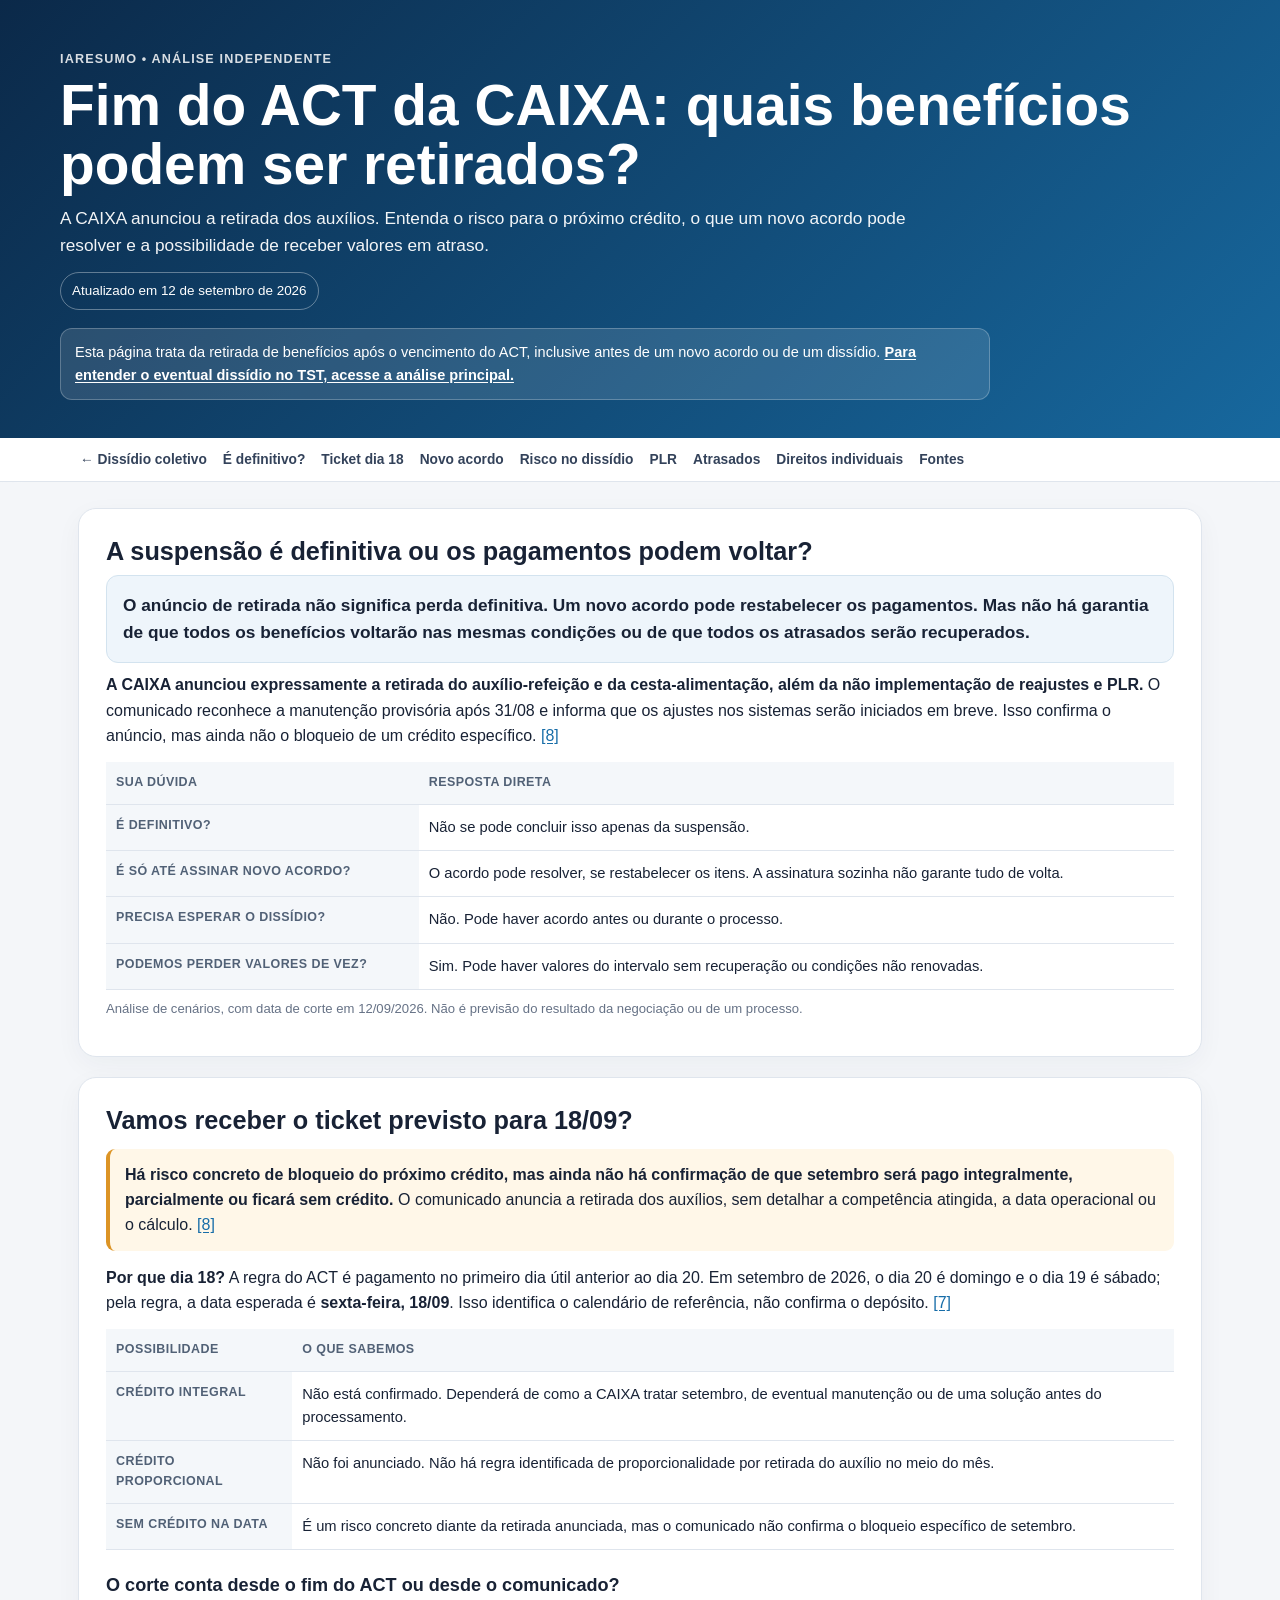
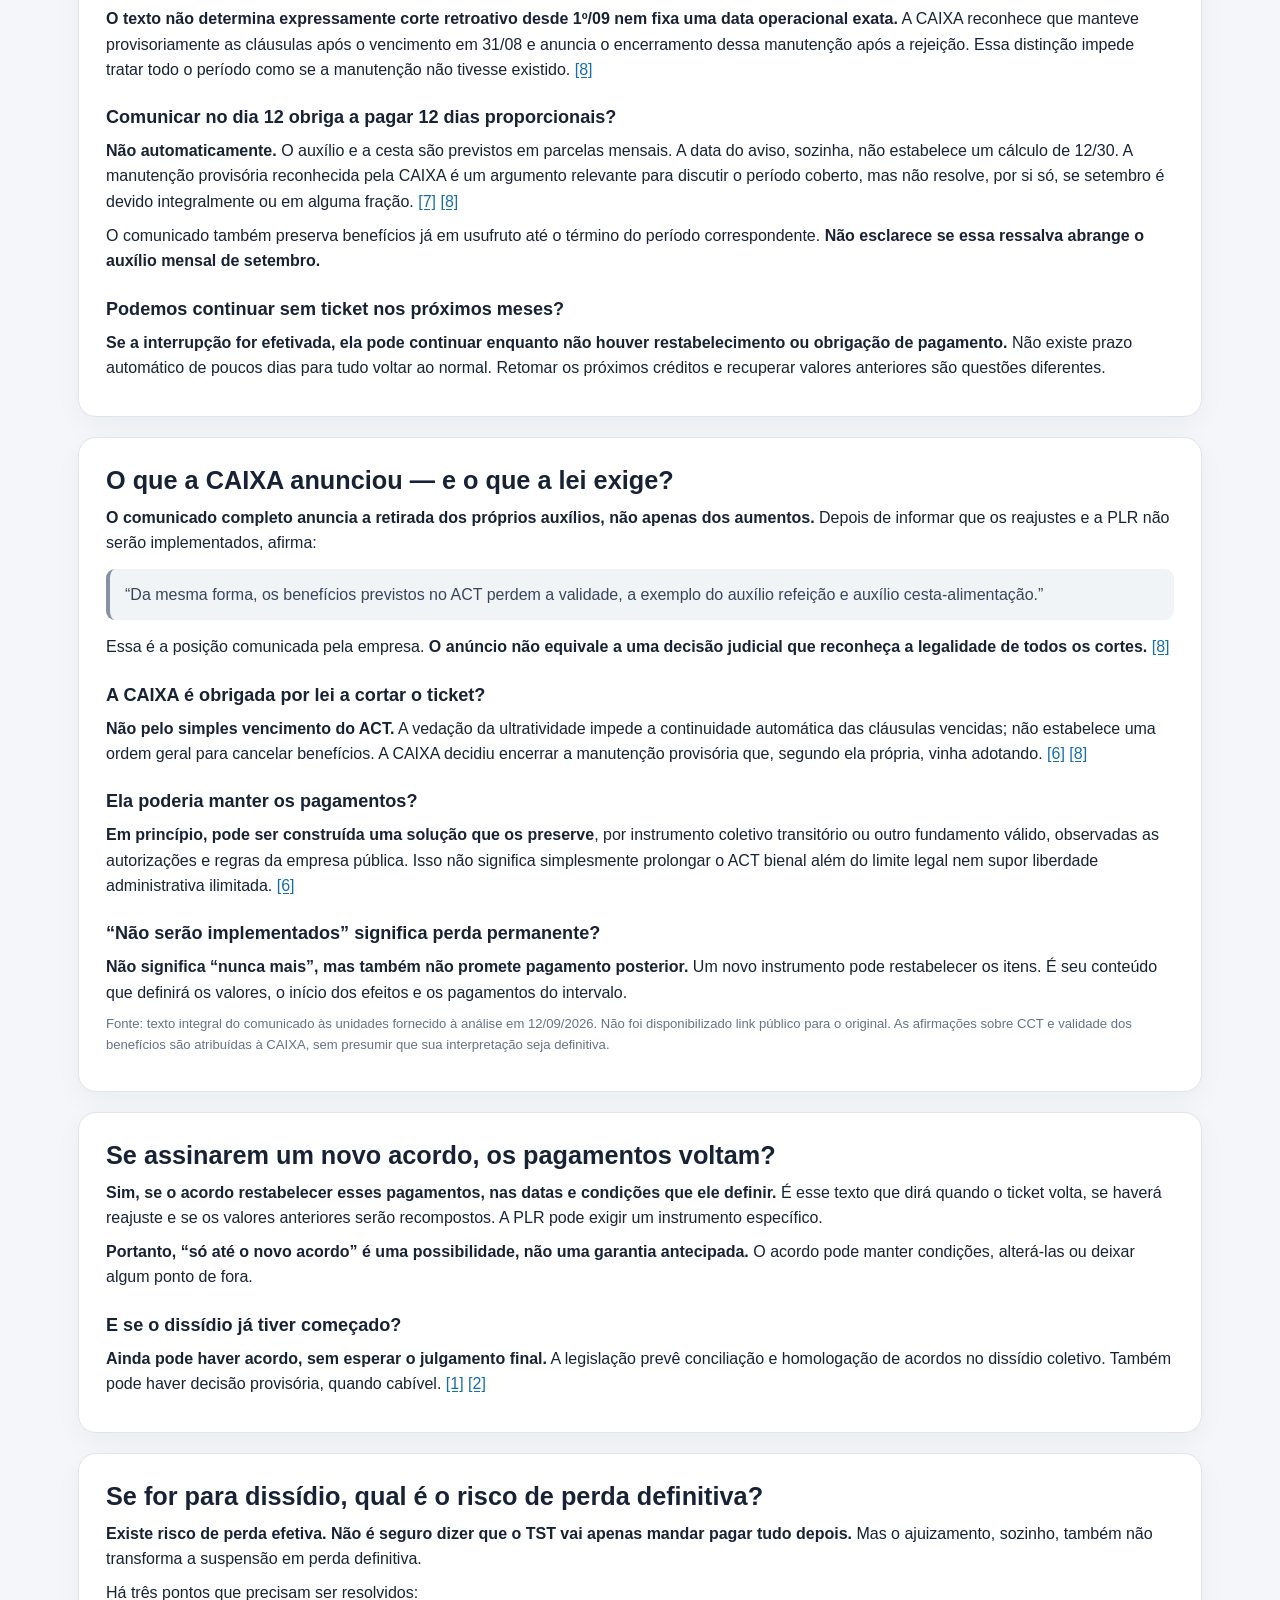
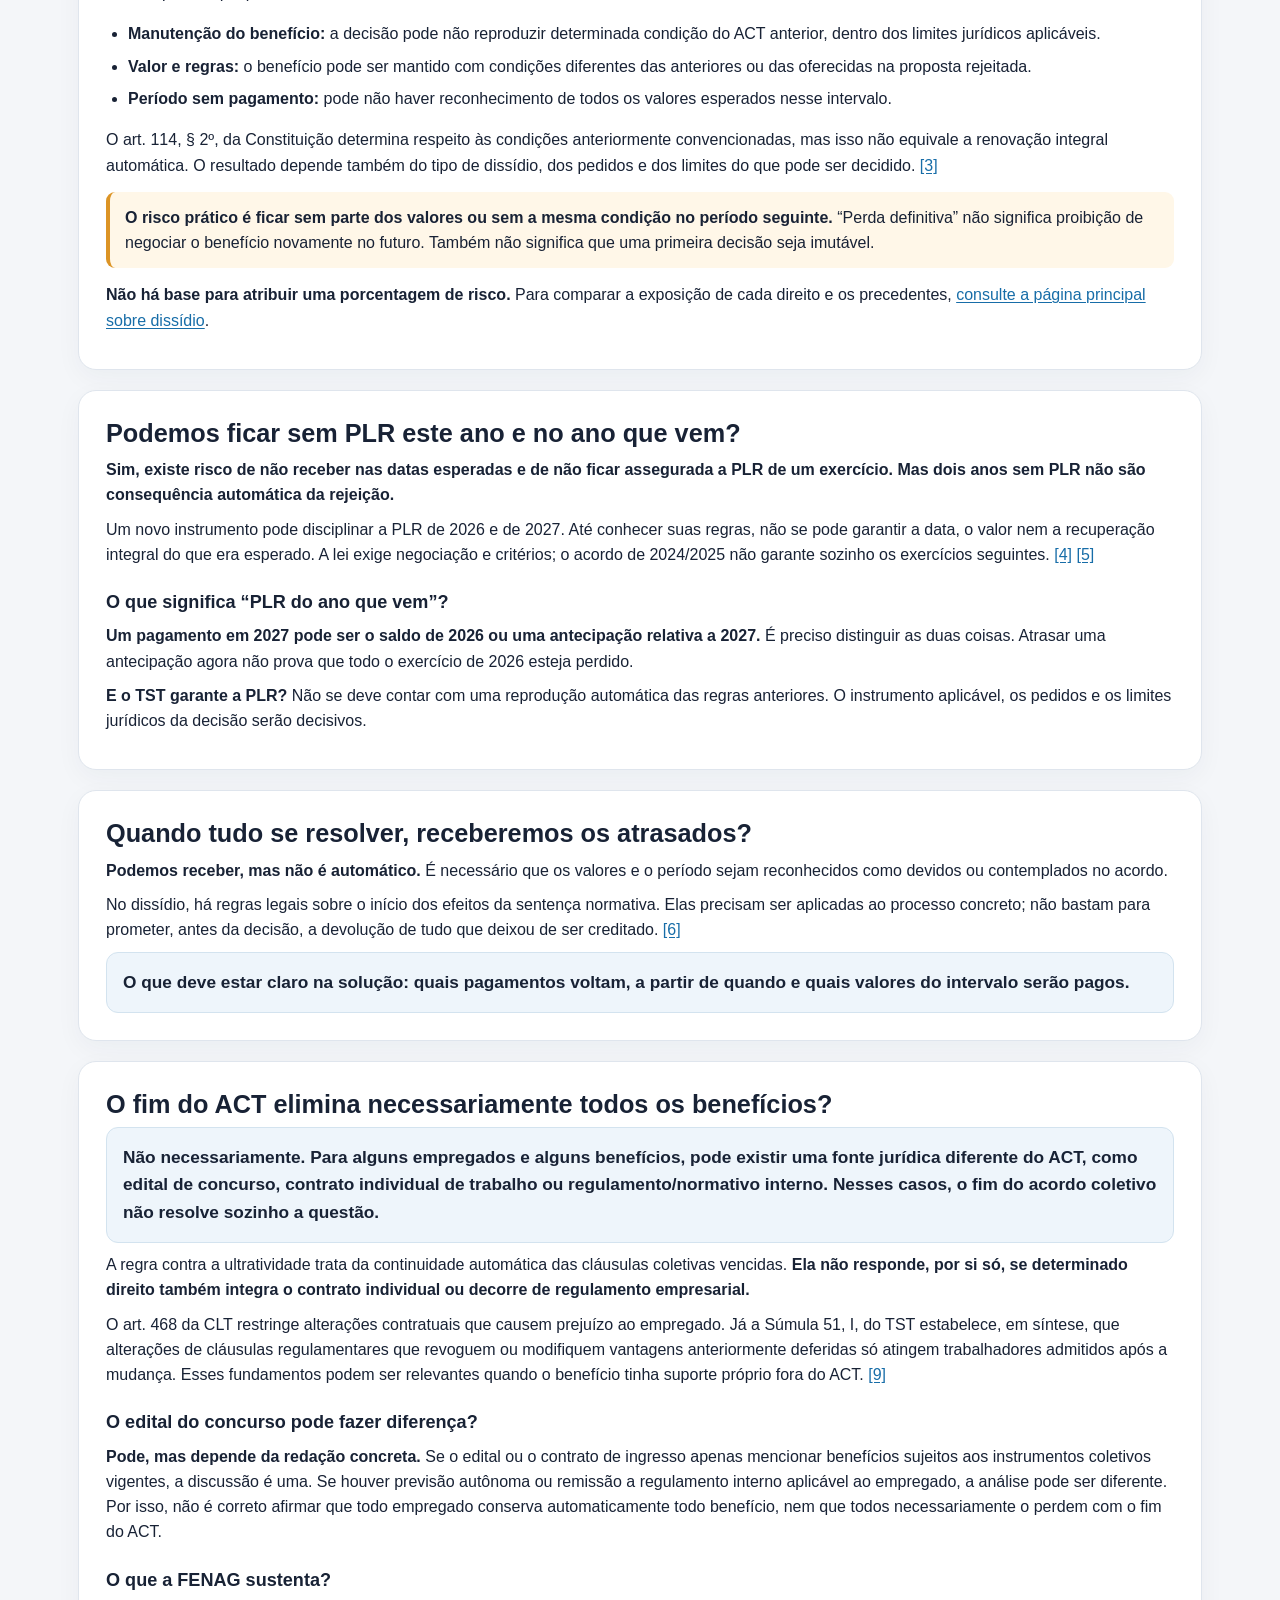
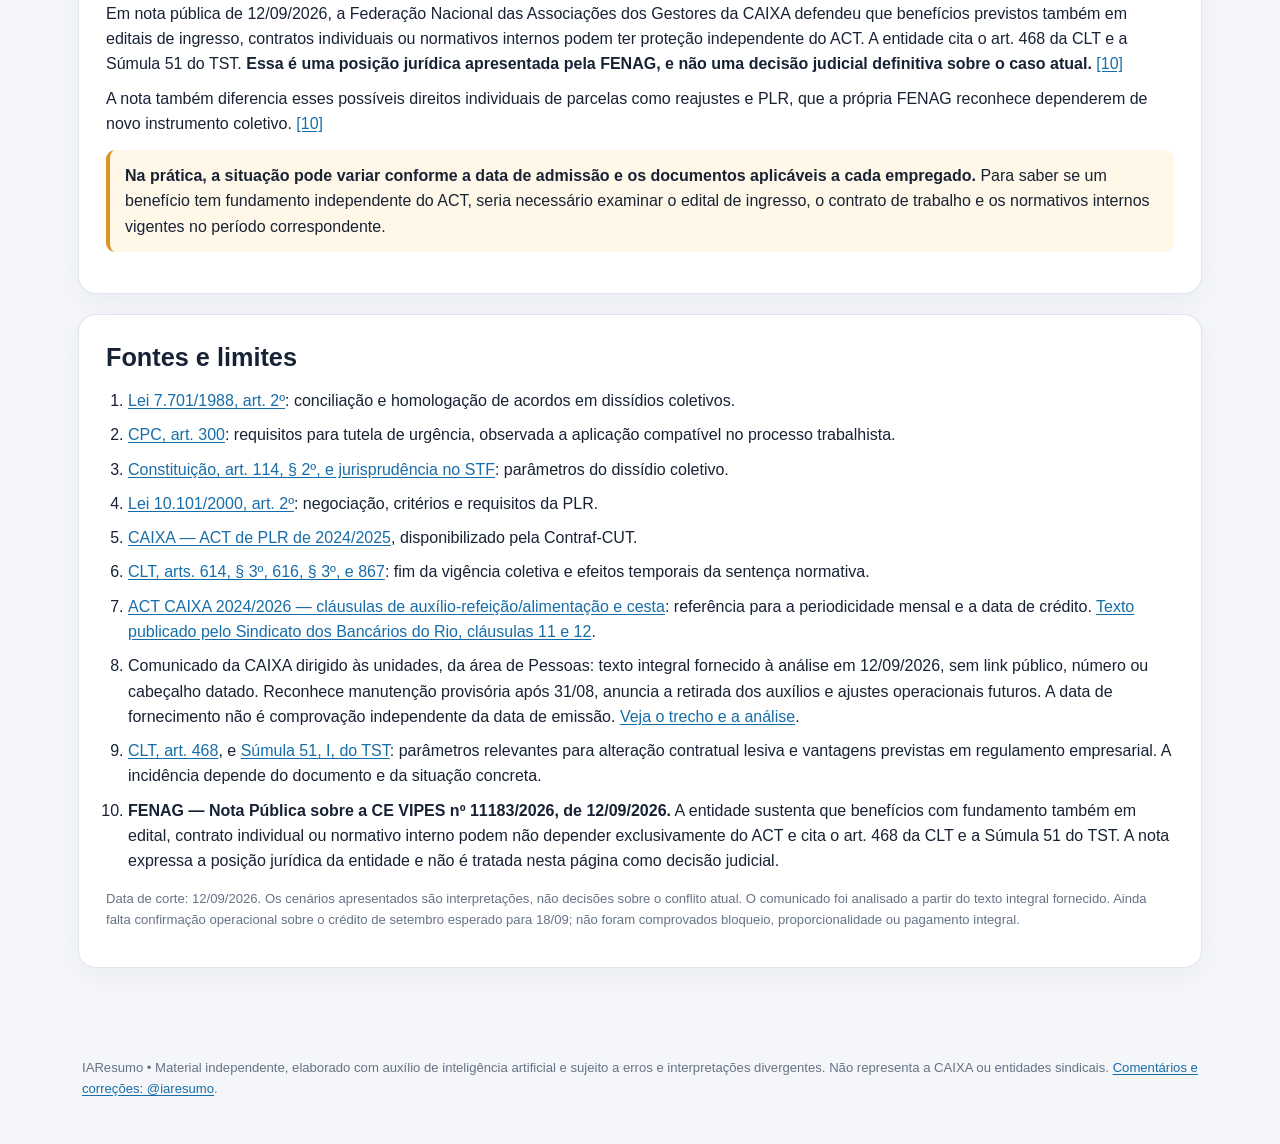
==== commit 8d24e769: "Reforça análise neutra sobre direitos individuais após fim do ACT" ====
--- a/fim-do-act.html
+++ b/fim-do-act.html
@@ -14,7 +14,7 @@
 <div class="stamp">Atualizado em 12 de setembro de 2026</div>
 <div class="topwarn">Esta página trata da retirada de benefícios após o vencimento do ACT, inclusive antes de um novo acordo ou de um dissídio. <a href="/" style="color:white;font-weight:700">Para entender o eventual dissídio no TST, acesse a análise principal.</a></div>
 </div></header>
-<nav aria-label="Navegação desta análise"><div class="wrap"><a href="/">← Dissídio coletivo</a><a href="#resumo">É definitivo?</a><a href="#ticket">Ticket dia 18</a><a href="#acordo">Novo acordo</a><a href="#dissidio">Risco no dissídio</a><a href="#plr">PLR</a><a href="#atrasados">Atrasados</a><a href="#fontes">Fontes</a></div></nav>
+<nav aria-label="Navegação desta análise"><div class="wrap"><a href="/">← Dissídio coletivo</a><a href="#resumo">É definitivo?</a><a href="#ticket">Ticket dia 18</a><a href="#acordo">Novo acordo</a><a href="#dissidio">Risco no dissídio</a><a href="#plr">PLR</a><a href="#atrasados">Atrasados</a><a href="#ressalva">Direitos individuais</a><a href="#fontes">Fontes</a></div></nav>
 <main class="wrap">
 <section id="resumo">
 <h2>A suspensão é definitiva ou os pagamentos podem voltar?</h2>
@@ -93,8 +93,16 @@
 <div class="callout">O que deve estar claro na solução: quais pagamentos voltam, a partir de quando e quais valores do intervalo serão pagos.</div>
 </section>
 
-<section id="ressalva"><h2>Uma ressalva sobre direitos individuais</h2>
-<p>Contratos e regulamentos podem oferecer proteção adicional a determinados empregados. Essa questão não foi usada aqui para prometer o crédito imediato nem para presumir que o corte é válido para todos. O foco desta página é a solução coletiva e seus efeitos nos pagamentos.</p>
+<section id="ressalva"><h2>O fim do ACT elimina necessariamente todos os benefícios?</h2>
+<div class="callout"><strong>Não necessariamente.</strong> Para alguns empregados e alguns benefícios, pode existir uma fonte jurídica diferente do ACT, como edital de concurso, contrato individual de trabalho ou regulamento/normativo interno. Nesses casos, o fim do acordo coletivo não resolve sozinho a questão.</div>
+<p>A regra contra a ultratividade trata da continuidade automática das cláusulas coletivas vencidas. <strong>Ela não responde, por si só, se determinado direito também integra o contrato individual ou decorre de regulamento empresarial.</strong></p>
+<p>O art. 468 da CLT restringe alterações contratuais que causem prejuízo ao empregado. Já a Súmula 51, I, do TST estabelece, em síntese, que alterações de cláusulas regulamentares que revoguem ou modifiquem vantagens anteriormente deferidas só atingem trabalhadores admitidos após a mudança. Esses fundamentos podem ser relevantes quando o benefício tinha suporte próprio fora do ACT. <a href="#f-direitos-individuais">[9]</a></p>
+<h3>O edital do concurso pode fazer diferença?</h3>
+<p><strong>Pode, mas depende da redação concreta.</strong> Se o edital ou o contrato de ingresso apenas mencionar benefícios sujeitos aos instrumentos coletivos vigentes, a discussão é uma. Se houver previsão autônoma ou remissão a regulamento interno aplicável ao empregado, a análise pode ser diferente. Por isso, não é correto afirmar que todo empregado conserva automaticamente todo benefício, nem que todos necessariamente o perdem com o fim do ACT.</p>
+<h3>O que a FENAG sustenta?</h3>
+<p>Em nota pública de 12/09/2026, a Federação Nacional das Associações dos Gestores da CAIXA defendeu que benefícios previstos também em editais de ingresso, contratos individuais ou normativos internos podem ter proteção independente do ACT. A entidade cita o art. 468 da CLT e a Súmula 51 do TST. <strong>Essa é uma posição jurídica apresentada pela FENAG, e não uma decisão judicial definitiva sobre o caso atual.</strong> <a href="#f-fenag">[10]</a></p>
+<p>A nota também diferencia esses possíveis direitos individuais de parcelas como reajustes e PLR, que a própria FENAG reconhece dependerem de novo instrumento coletivo. <a href="#f-fenag">[10]</a></p>
+<div class="alert"><strong>Na prática, a situação pode variar conforme a data de admissão e os documentos aplicáveis a cada empregado.</strong> Para saber se um benefício tem fundamento independente do ACT, seria necessário examinar o edital de ingresso, o contrato de trabalho e os normativos internos vigentes no período correspondente.</div>
 </section>
 
 <section id="fontes"><h2>Fontes e limites</h2>
@@ -107,6 +115,8 @@
 <li id="f-clt"><a href="https://www.planalto.gov.br/ccivil_03/decreto-lei/del5452.htm">CLT, arts. 614, § 3º, 616, § 3º, e 867</a>: fim da vigência coletiva e efeitos temporais da sentença normativa.</li>
 <li id="f-ticket"><a href="https://bancariosirece.com.br/site/images/ccts/2024/caixa_-_act_geral_2024-2026_compressed.pdf">ACT CAIXA 2024/2026 — cláusulas de auxílio-refeição/alimentação e cesta</a>: referência para a periodicidade mensal e a data de crédito. <a href="https://bancariosrio.org.br/act-caixa-economica-federal/">Texto publicado pelo Sindicato dos Bancários do Rio, cláusulas 11 e 12</a>.</li>
 <li id="f-comunicado">Comunicado da CAIXA dirigido às unidades, da área de Pessoas: texto integral fornecido à análise em 12/09/2026, sem link público, número ou cabeçalho datado. Reconhece manutenção provisória após 31/08, anuncia a retirada dos auxílios e ajustes operacionais futuros. A data de fornecimento não é comprovação independente da data de emissão. <a href="#comunicado">Veja o trecho e a análise</a>.</li>
+<li id="f-direitos-individuais"><a href="https://www.planalto.gov.br/ccivil_03/decreto-lei/del5452.htm#art468">CLT, art. 468</a>, e <a href="https://www3.tst.jus.br/jurisprudencia/Sumulas_com_indice/Sumulas_Ind_51_100.html">Súmula 51, I, do TST</a>: parâmetros relevantes para alteração contratual lesiva e vantagens previstas em regulamento empresarial. A incidência depende do documento e da situação concreta.</li>
+<li id="f-fenag"><strong>FENAG — Nota Pública sobre a CE VIPES nº 11183/2026, de 12/09/2026.</strong> A entidade sustenta que benefícios com fundamento também em edital, contrato individual ou normativo interno podem não depender exclusivamente do ACT e cita o art. 468 da CLT e a Súmula 51 do TST. A nota expressa a posição jurídica da entidade e não é tratada nesta página como decisão judicial.</li>
 </ol>
 <p class="small">Data de corte: 12/09/2026. Os cenários apresentados são interpretações, não decisões sobre o conflito atual. O comunicado foi analisado a partir do texto integral fornecido. Ainda falta confirmação operacional sobre o crédito de setembro esperado para 18/09; não foram comprovados bloqueio, proporcionalidade ou pagamento integral.</p>
 </section>
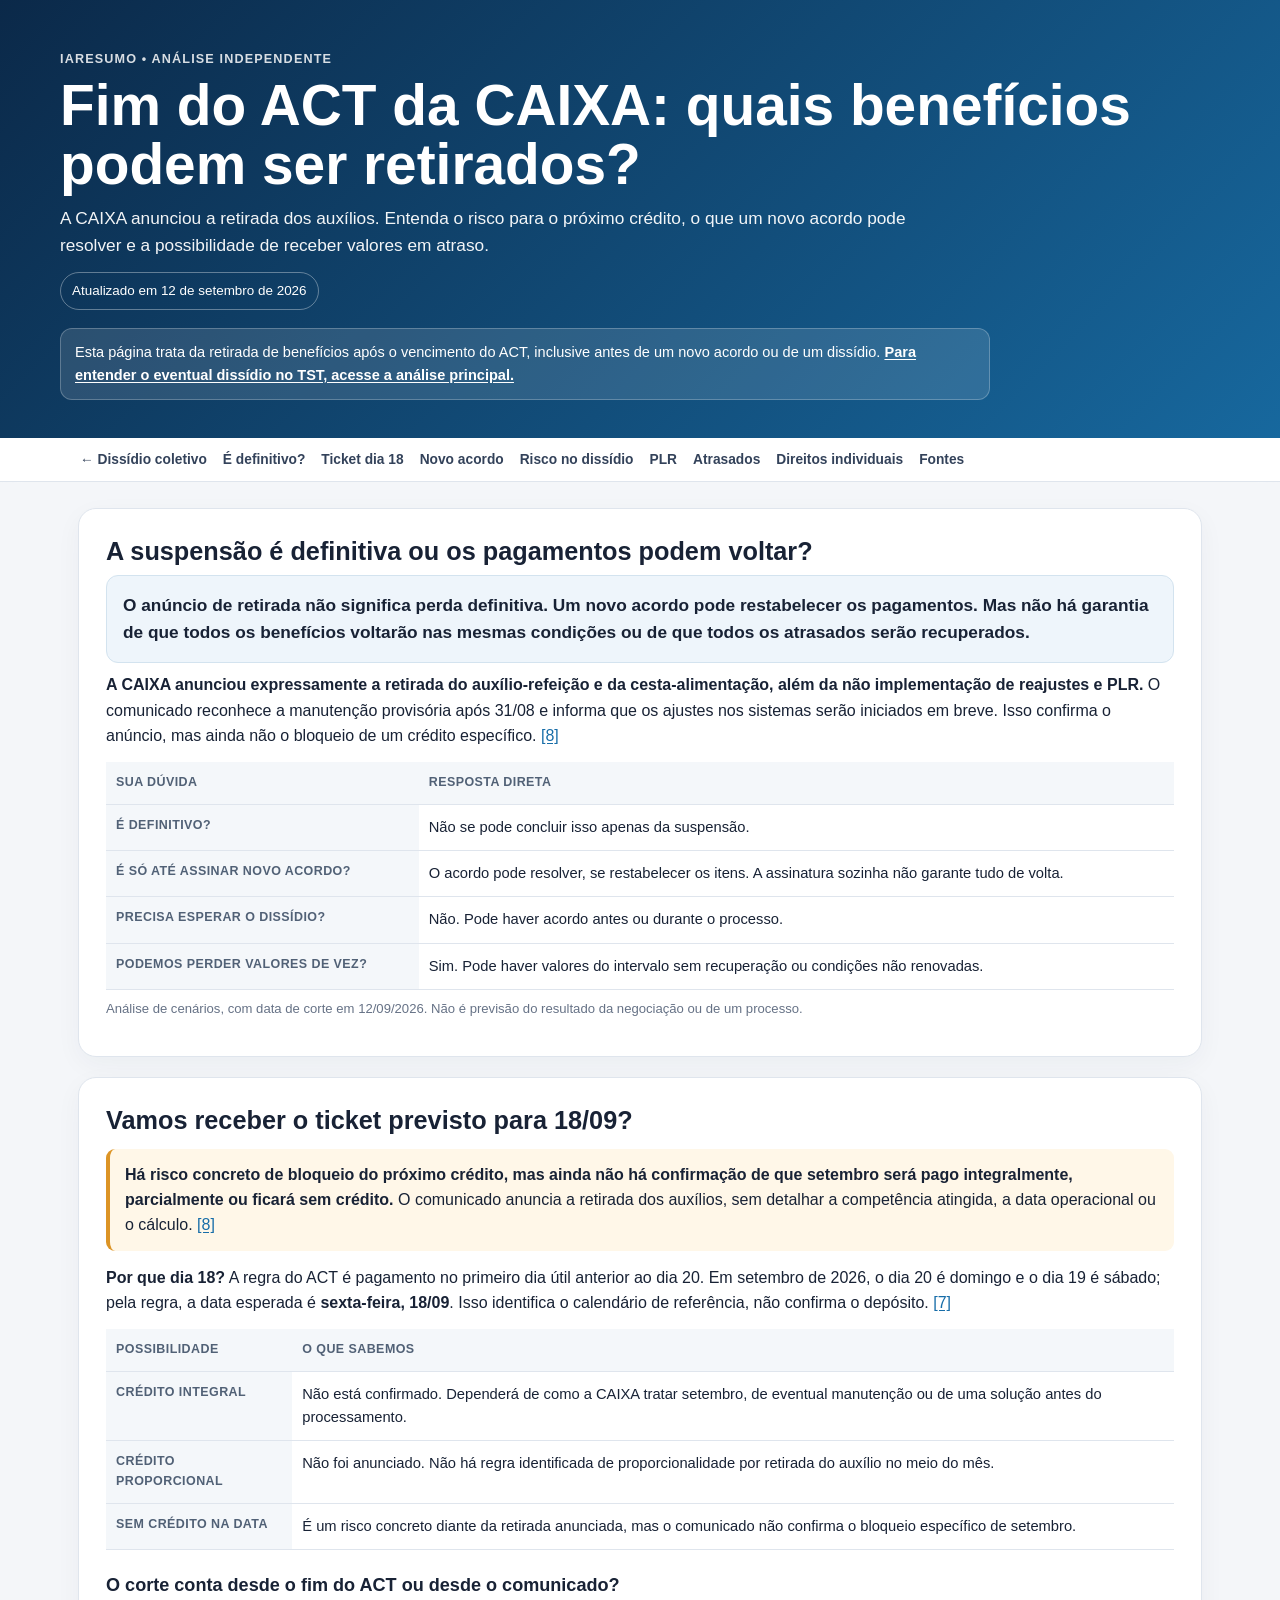
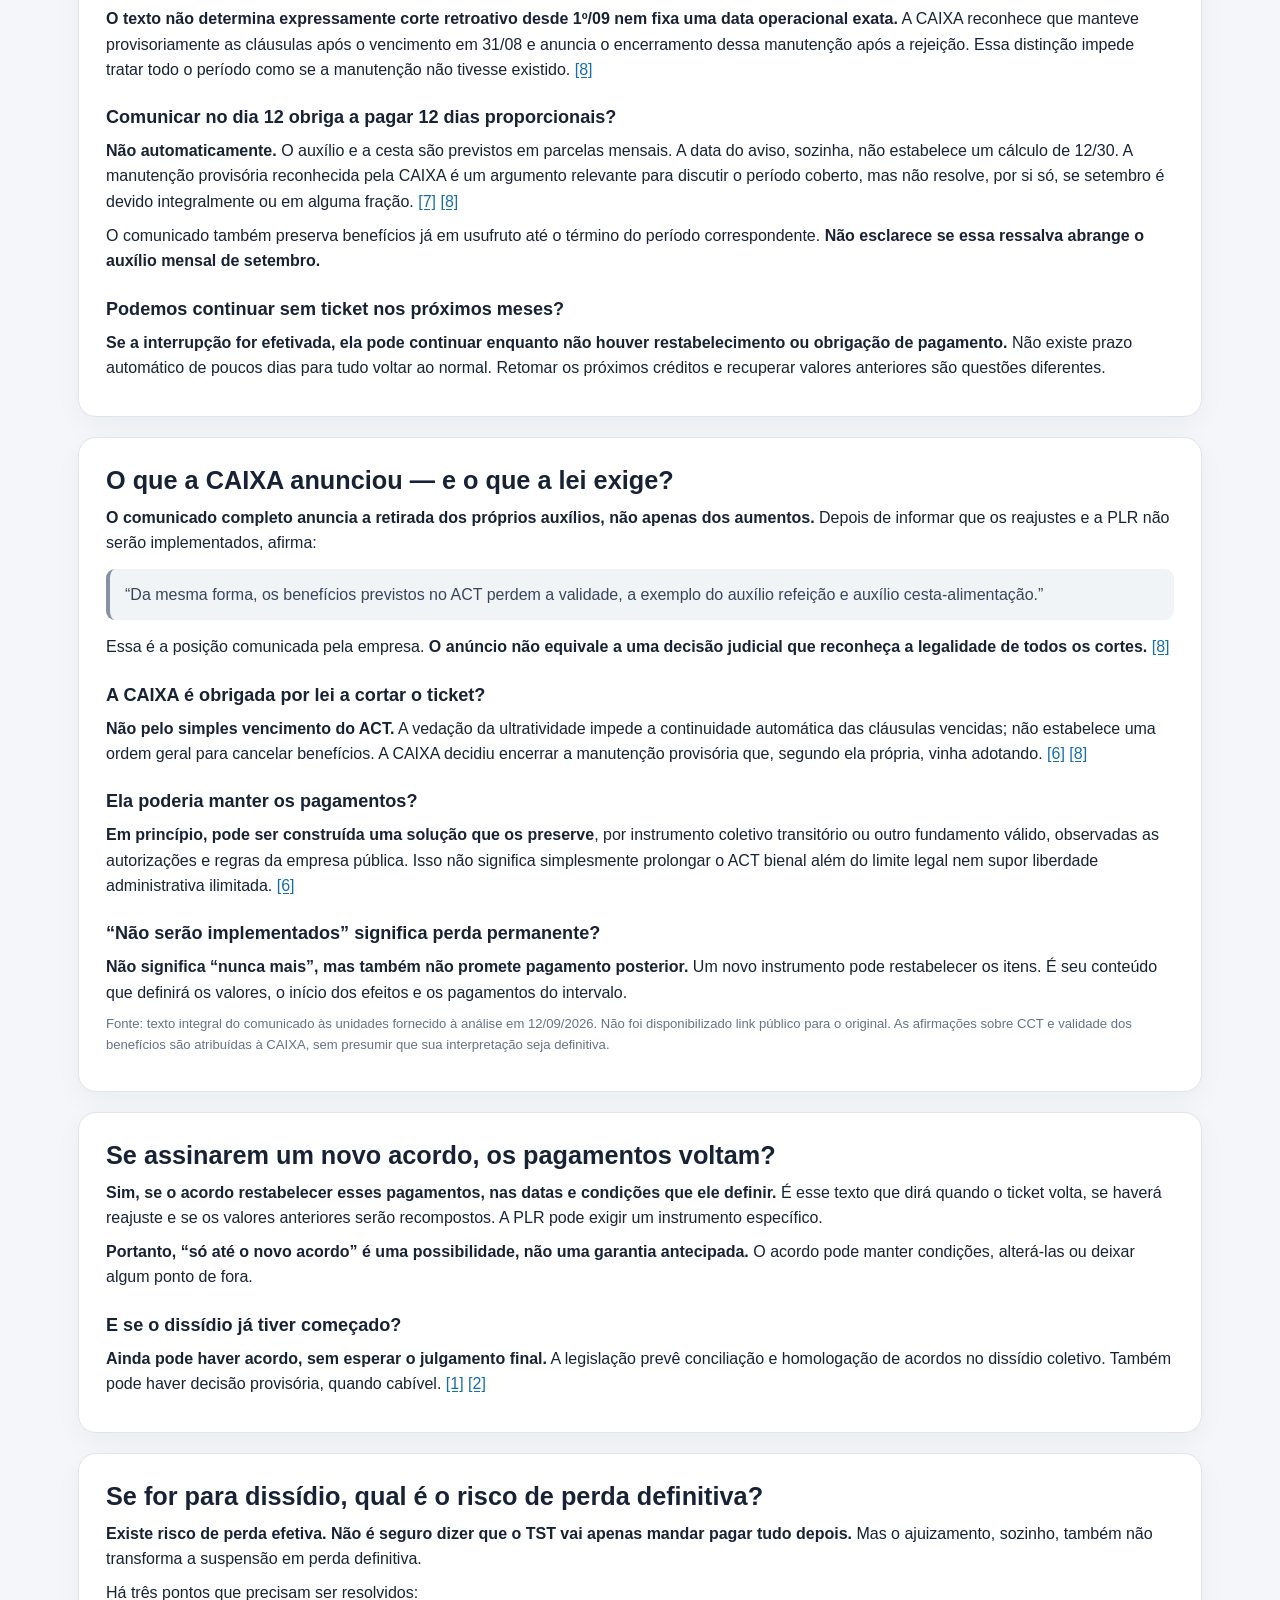
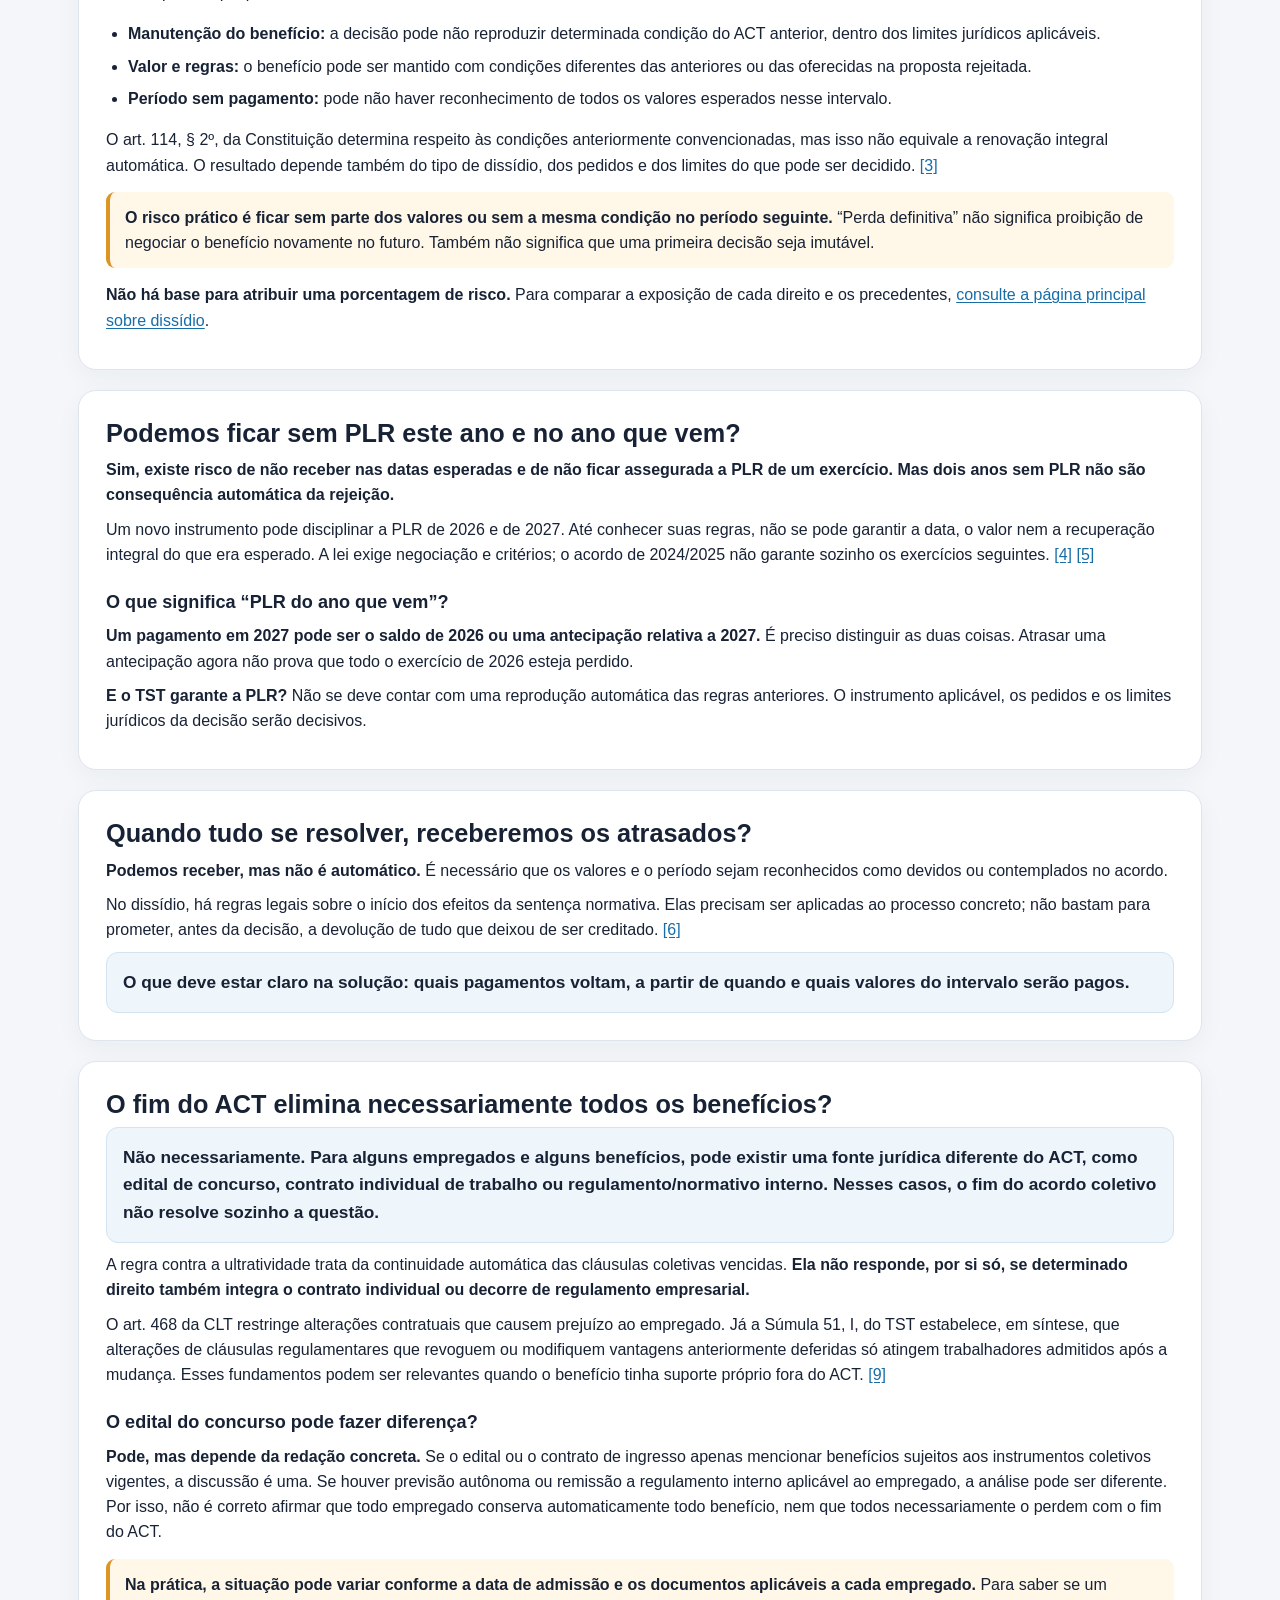
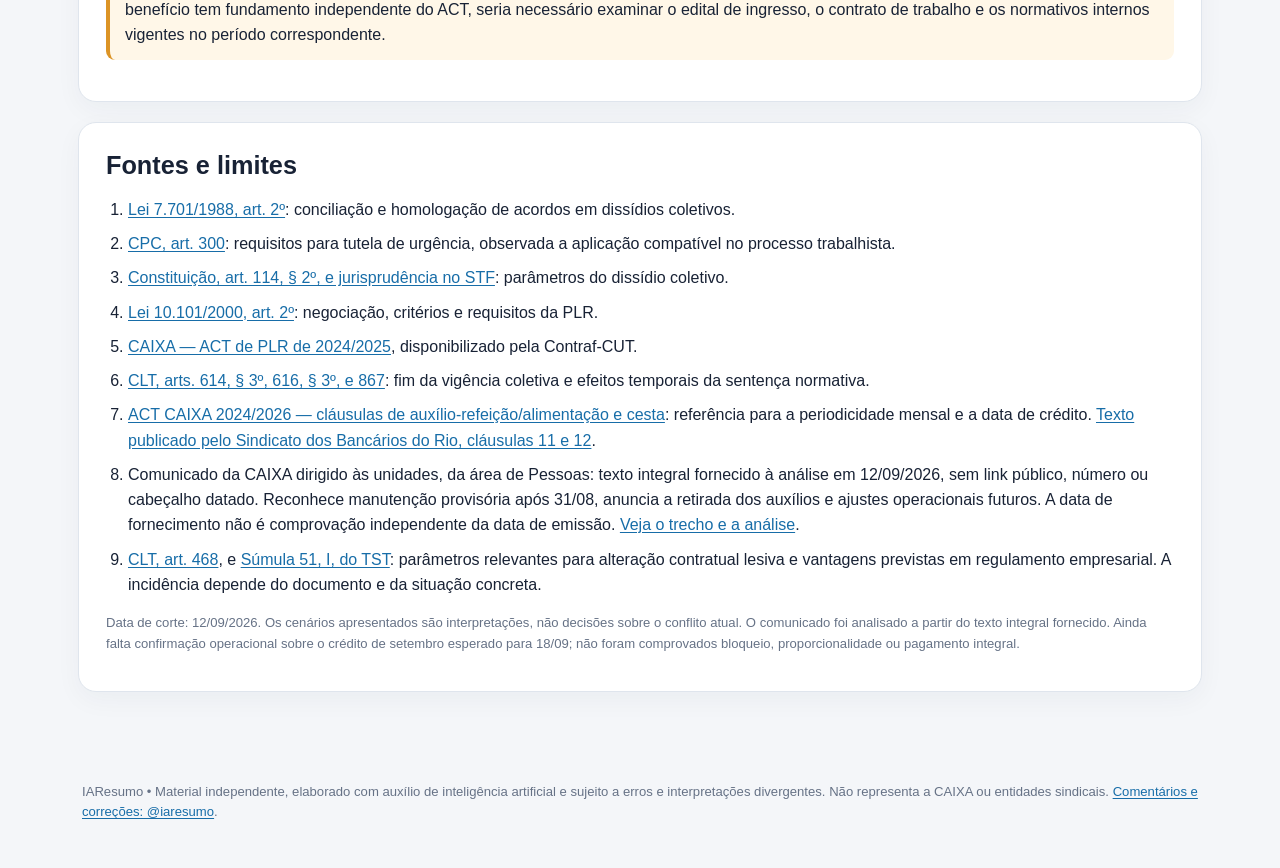
==== commit ed76fb2f: "Remove referência à análise da FENAG e mantém fundamentação neutra" ====
--- a/fim-do-act.html
+++ b/fim-do-act.html
@@ -99,9 +99,6 @@
 <p>O art. 468 da CLT restringe alterações contratuais que causem prejuízo ao empregado. Já a Súmula 51, I, do TST estabelece, em síntese, que alterações de cláusulas regulamentares que revoguem ou modifiquem vantagens anteriormente deferidas só atingem trabalhadores admitidos após a mudança. Esses fundamentos podem ser relevantes quando o benefício tinha suporte próprio fora do ACT. <a href="#f-direitos-individuais">[9]</a></p>
 <h3>O edital do concurso pode fazer diferença?</h3>
 <p><strong>Pode, mas depende da redação concreta.</strong> Se o edital ou o contrato de ingresso apenas mencionar benefícios sujeitos aos instrumentos coletivos vigentes, a discussão é uma. Se houver previsão autônoma ou remissão a regulamento interno aplicável ao empregado, a análise pode ser diferente. Por isso, não é correto afirmar que todo empregado conserva automaticamente todo benefício, nem que todos necessariamente o perdem com o fim do ACT.</p>
-<h3>O que a FENAG sustenta?</h3>
-<p>Em nota pública de 12/09/2026, a Federação Nacional das Associações dos Gestores da CAIXA defendeu que benefícios previstos também em editais de ingresso, contratos individuais ou normativos internos podem ter proteção independente do ACT. A entidade cita o art. 468 da CLT e a Súmula 51 do TST. <strong>Essa é uma posição jurídica apresentada pela FENAG, e não uma decisão judicial definitiva sobre o caso atual.</strong> <a href="#f-fenag">[10]</a></p>
-<p>A nota também diferencia esses possíveis direitos individuais de parcelas como reajustes e PLR, que a própria FENAG reconhece dependerem de novo instrumento coletivo. <a href="#f-fenag">[10]</a></p>
 <div class="alert"><strong>Na prática, a situação pode variar conforme a data de admissão e os documentos aplicáveis a cada empregado.</strong> Para saber se um benefício tem fundamento independente do ACT, seria necessário examinar o edital de ingresso, o contrato de trabalho e os normativos internos vigentes no período correspondente.</div>
 </section>
 
@@ -116,7 +113,6 @@
 <li id="f-ticket"><a href="https://bancariosirece.com.br/site/images/ccts/2024/caixa_-_act_geral_2024-2026_compressed.pdf">ACT CAIXA 2024/2026 — cláusulas de auxílio-refeição/alimentação e cesta</a>: referência para a periodicidade mensal e a data de crédito. <a href="https://bancariosrio.org.br/act-caixa-economica-federal/">Texto publicado pelo Sindicato dos Bancários do Rio, cláusulas 11 e 12</a>.</li>
 <li id="f-comunicado">Comunicado da CAIXA dirigido às unidades, da área de Pessoas: texto integral fornecido à análise em 12/09/2026, sem link público, número ou cabeçalho datado. Reconhece manutenção provisória após 31/08, anuncia a retirada dos auxílios e ajustes operacionais futuros. A data de fornecimento não é comprovação independente da data de emissão. <a href="#comunicado">Veja o trecho e a análise</a>.</li>
 <li id="f-direitos-individuais"><a href="https://www.planalto.gov.br/ccivil_03/decreto-lei/del5452.htm#art468">CLT, art. 468</a>, e <a href="https://www3.tst.jus.br/jurisprudencia/Sumulas_com_indice/Sumulas_Ind_51_100.html">Súmula 51, I, do TST</a>: parâmetros relevantes para alteração contratual lesiva e vantagens previstas em regulamento empresarial. A incidência depende do documento e da situação concreta.</li>
-<li id="f-fenag"><strong>FENAG — Nota Pública sobre a CE VIPES nº 11183/2026, de 12/09/2026.</strong> A entidade sustenta que benefícios com fundamento também em edital, contrato individual ou normativo interno podem não depender exclusivamente do ACT e cita o art. 468 da CLT e a Súmula 51 do TST. A nota expressa a posição jurídica da entidade e não é tratada nesta página como decisão judicial.</li>
 </ol>
 <p class="small">Data de corte: 12/09/2026. Os cenários apresentados são interpretações, não decisões sobre o conflito atual. O comunicado foi analisado a partir do texto integral fornecido. Ainda falta confirmação operacional sobre o crédito de setembro esperado para 18/09; não foram comprovados bloqueio, proporcionalidade ou pagamento integral.</p>
 </section>
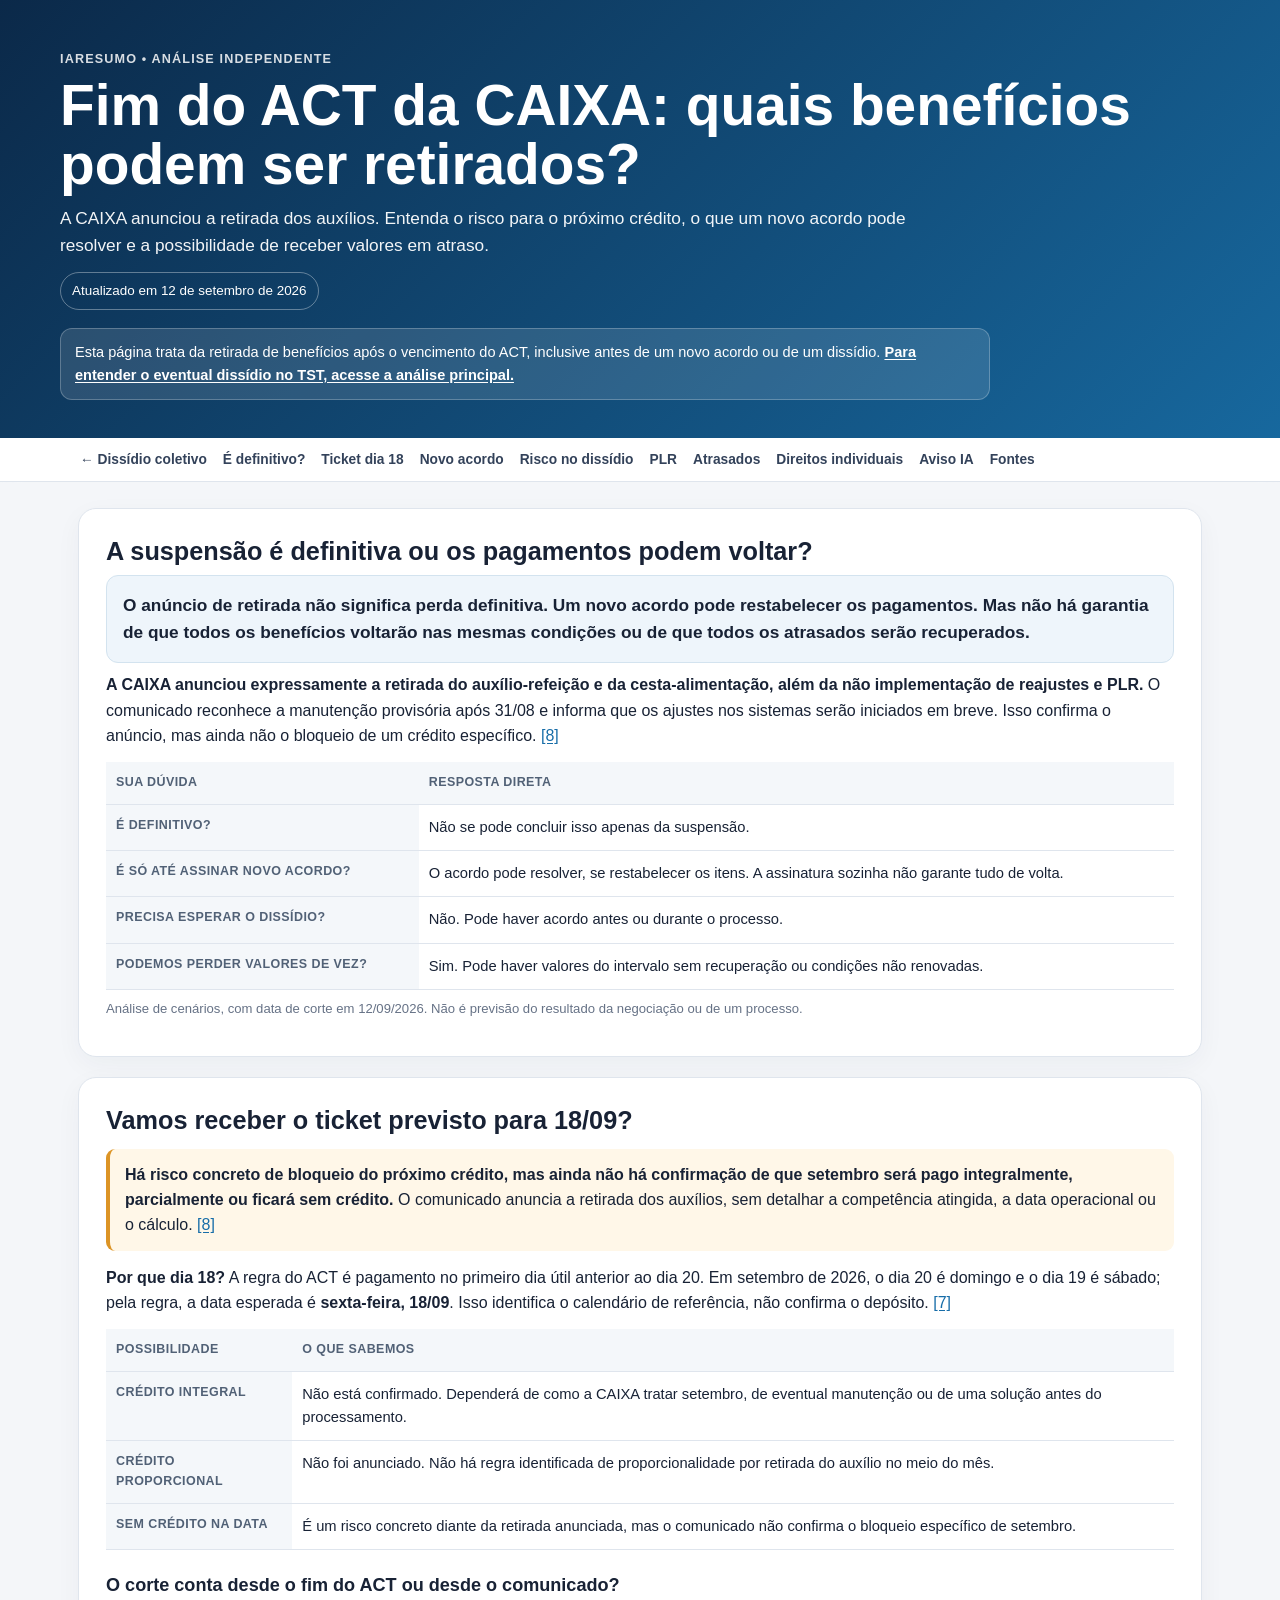
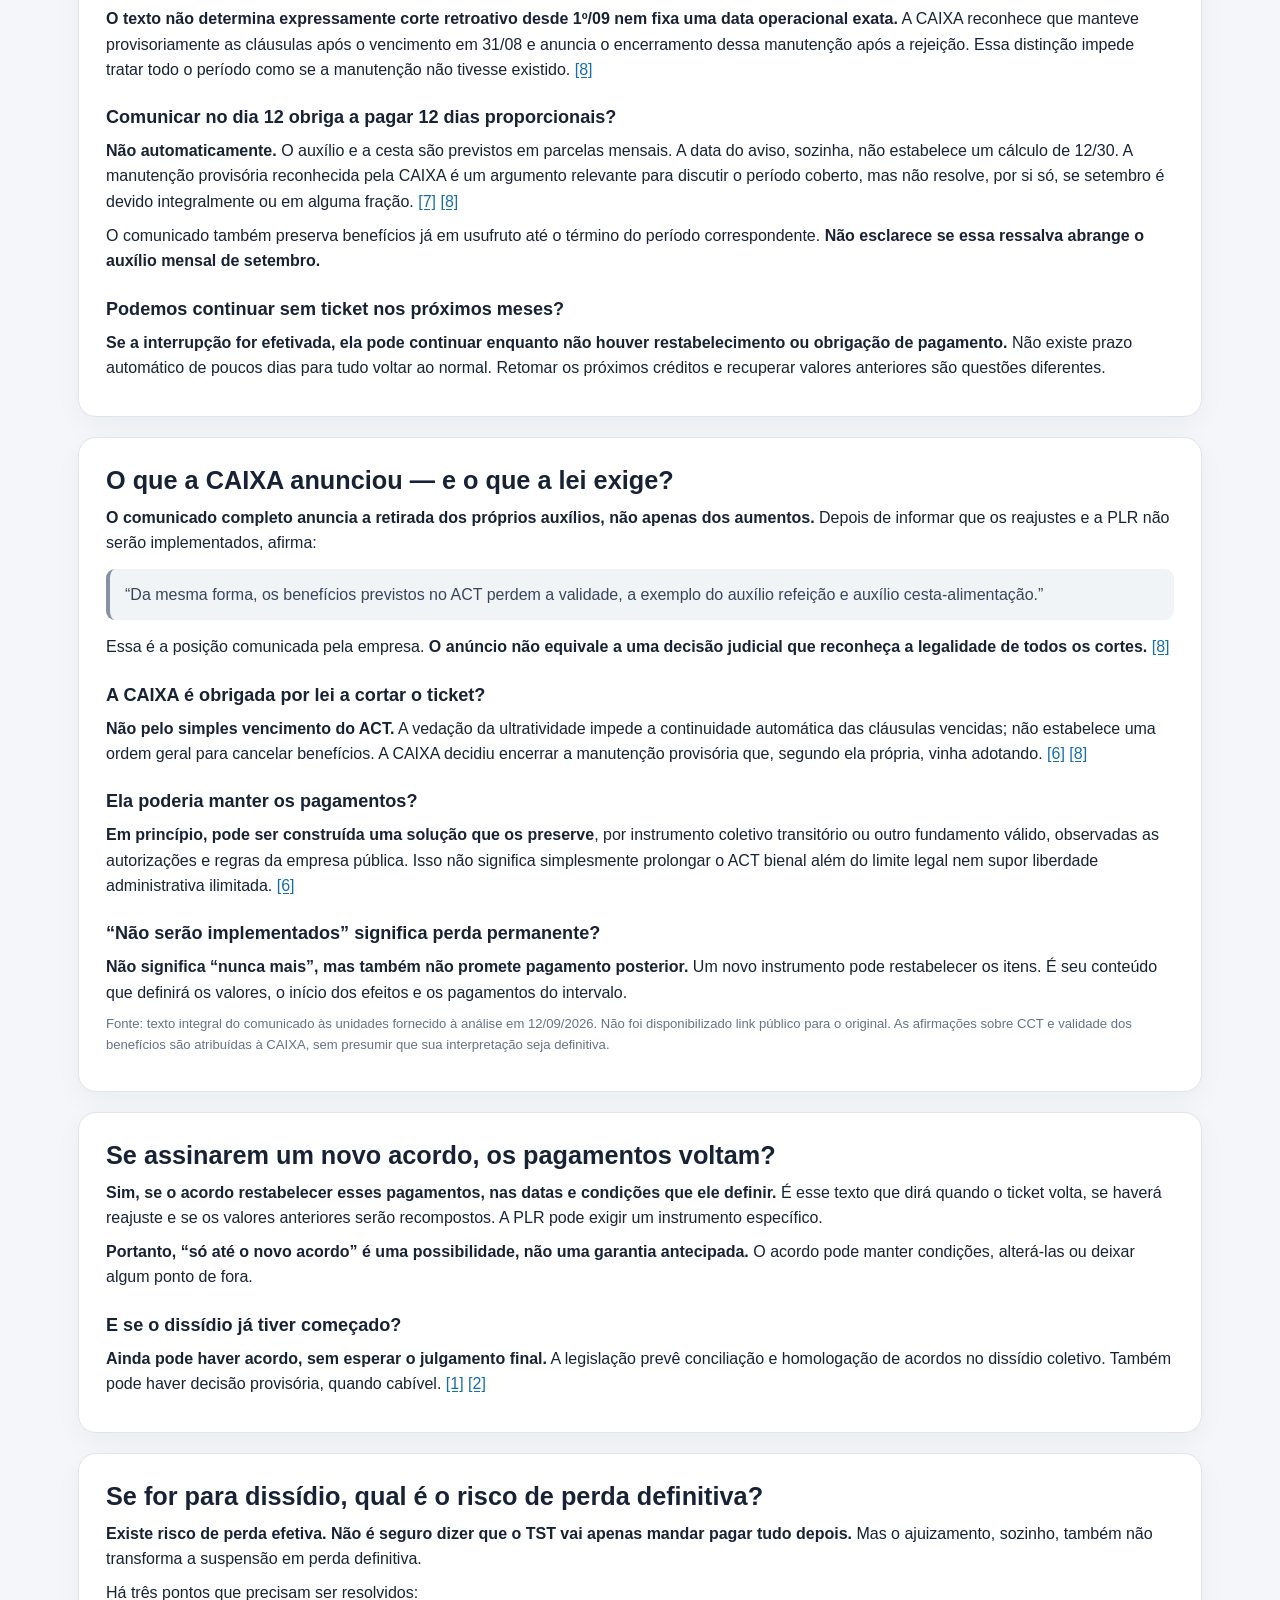
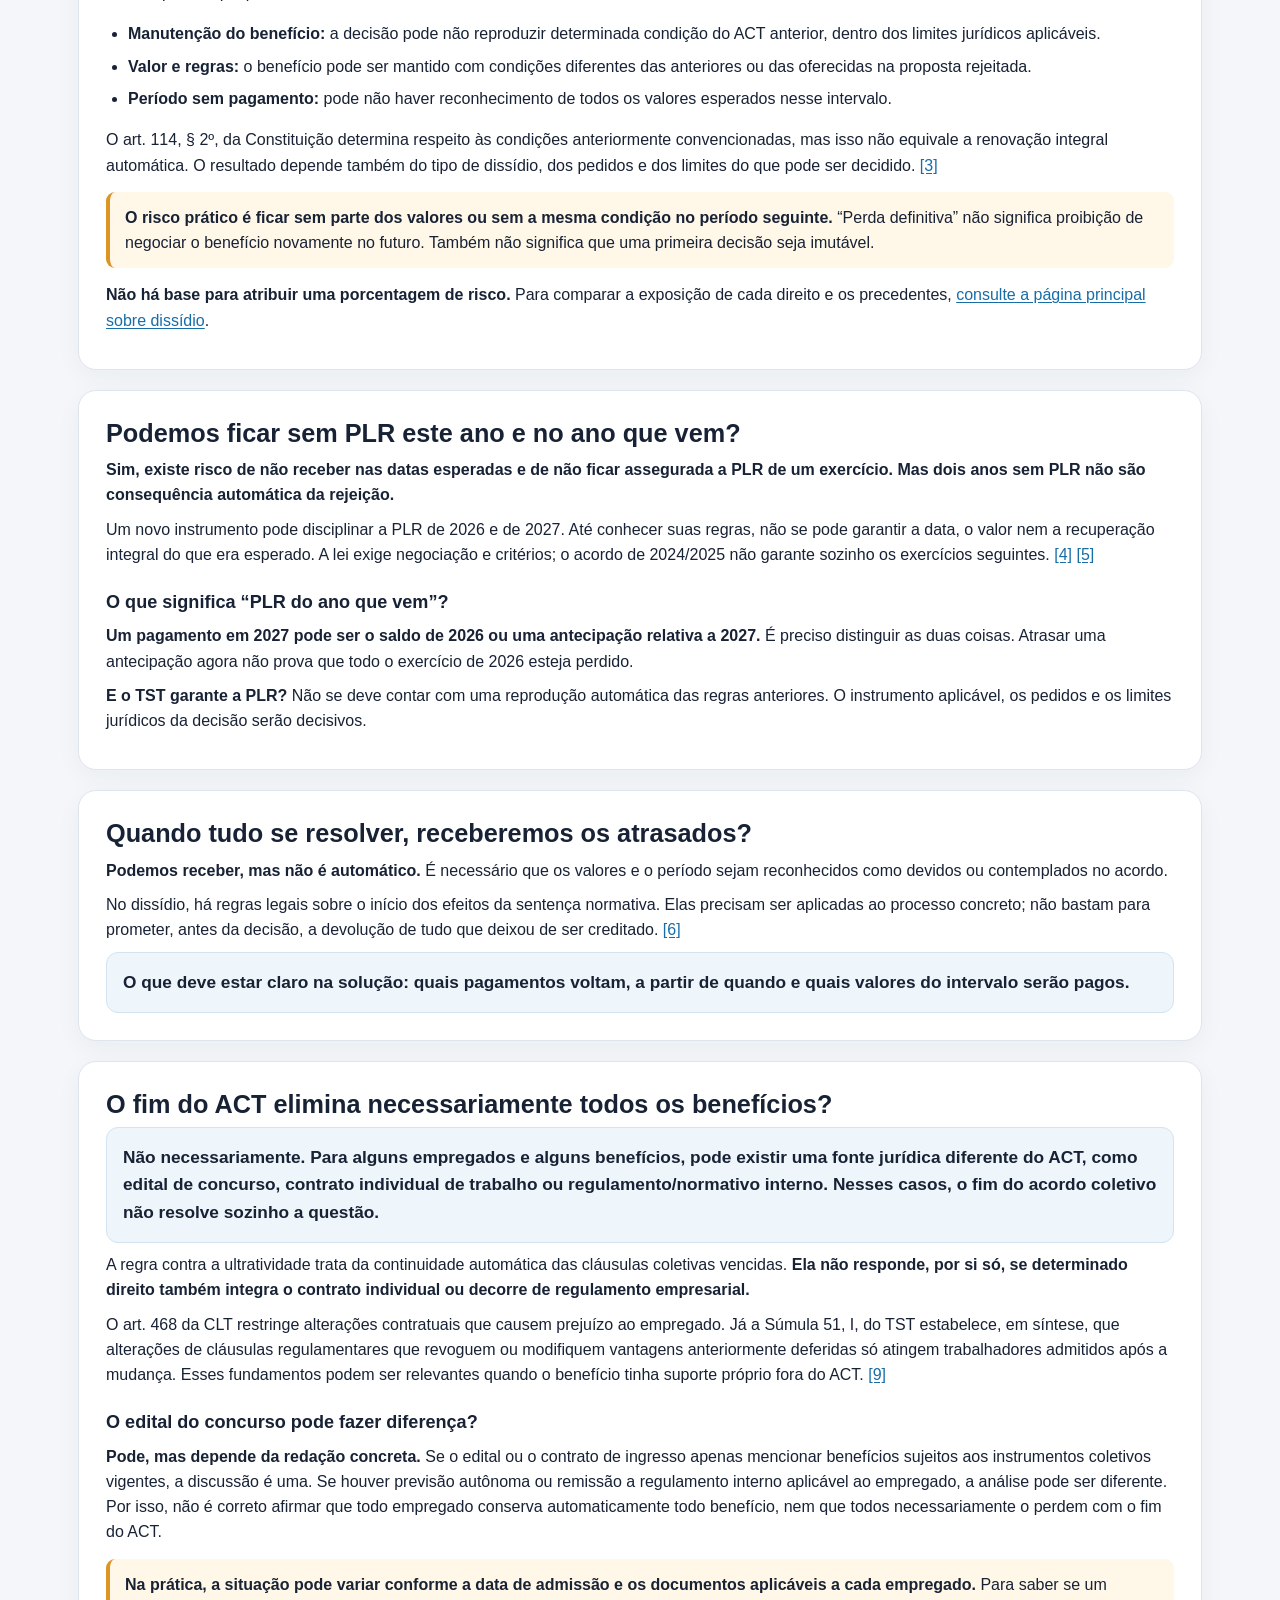
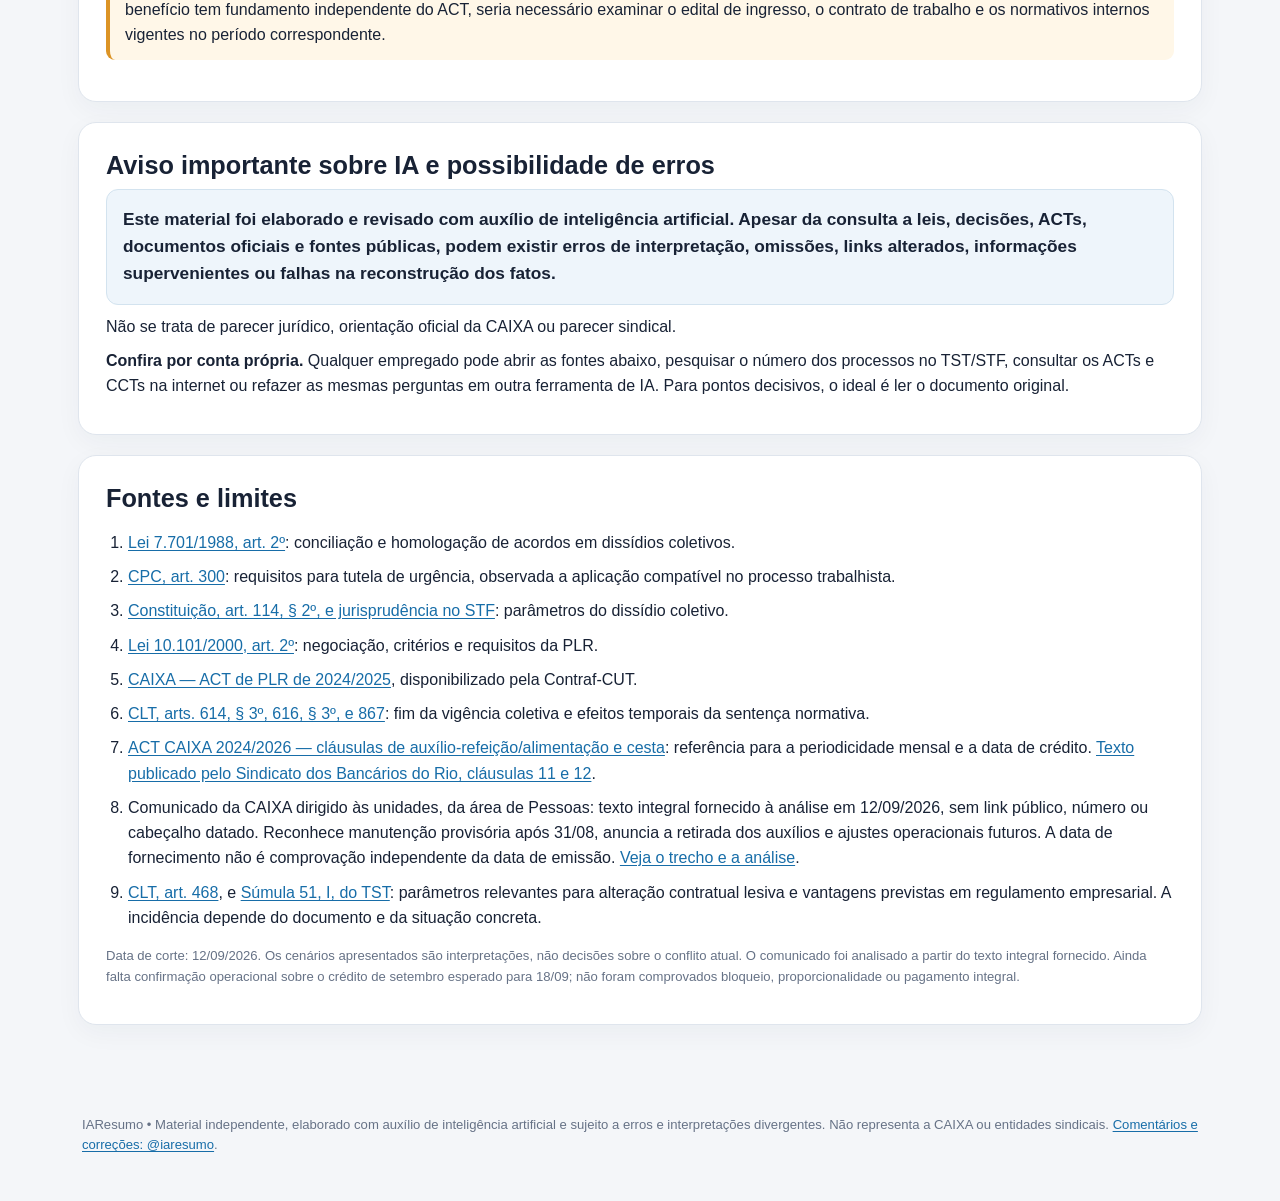
==== commit 34356acc: "Melhora prévia de compartilhamento e adiciona aviso sobre uso de IA" ====
--- a/fim-do-act.html
+++ b/fim-do-act.html
@@ -3,7 +3,11 @@
 <head>
 <meta charset="utf-8"><meta name="viewport" content="width=device-width,initial-scale=1">
 <title>Fim do ACT da CAIXA: quais benefícios podem ser retirados? | IAResumo</title>
-<meta name="description" content="Entenda a discussão sobre retirada imediata de benefícios após o fim do ACT da CAIXA: alimentação, cesta, Saúde CAIXA, PLR e diferenças por admissão.">
+<meta name="description" content="Guia independente e informativo sobre o fim do ACT da CAIXA em 2026, o corte de benefícios, ticket, PLR e possíveis direitos individuais.">
+<meta property="og:title" content="Fim do ACT da CAIXA: quais benefícios podem ser retirados?">
+<meta property="og:description" content="Guia independente e informativo sobre o fim do ACT da CAIXA em 2026, o corte de benefícios, ticket, PLR e possíveis direitos individuais.">
+<meta property="og:type" content="article">
+<meta property="og:url" content="https://iaresumo.vercel.app/fim-do-act.html">
 <link rel="stylesheet" href="/styles.css"><link rel="stylesheet" href="/mobile.css"><link rel="stylesheet" href="/brand-card.css">
 </head>
 <body>
@@ -14,7 +18,7 @@
 <div class="stamp">Atualizado em 12 de setembro de 2026</div>
 <div class="topwarn">Esta página trata da retirada de benefícios após o vencimento do ACT, inclusive antes de um novo acordo ou de um dissídio. <a href="/" style="color:white;font-weight:700">Para entender o eventual dissídio no TST, acesse a análise principal.</a></div>
 </div></header>
-<nav aria-label="Navegação desta análise"><div class="wrap"><a href="/">← Dissídio coletivo</a><a href="#resumo">É definitivo?</a><a href="#ticket">Ticket dia 18</a><a href="#acordo">Novo acordo</a><a href="#dissidio">Risco no dissídio</a><a href="#plr">PLR</a><a href="#atrasados">Atrasados</a><a href="#ressalva">Direitos individuais</a><a href="#fontes">Fontes</a></div></nav>
+<nav aria-label="Navegação desta análise"><div class="wrap"><a href="/">← Dissídio coletivo</a><a href="#resumo">É definitivo?</a><a href="#ticket">Ticket dia 18</a><a href="#acordo">Novo acordo</a><a href="#dissidio">Risco no dissídio</a><a href="#plr">PLR</a><a href="#atrasados">Atrasados</a><a href="#ressalva">Direitos individuais</a><a href="#aviso-ia">Aviso IA</a><a href="#fontes">Fontes</a></div></nav>
 <main class="wrap">
 <section id="resumo">
 <h2>A suspensão é definitiva ou os pagamentos podem voltar?</h2>
@@ -102,6 +106,12 @@
 <div class="alert"><strong>Na prática, a situação pode variar conforme a data de admissão e os documentos aplicáveis a cada empregado.</strong> Para saber se um benefício tem fundamento independente do ACT, seria necessário examinar o edital de ingresso, o contrato de trabalho e os normativos internos vigentes no período correspondente.</div>
 </section>
 
+<section id="aviso-ia"><h2>Aviso importante sobre IA e possibilidade de erros</h2>
+<div class="callout"><strong>Este material foi elaborado e revisado com auxílio de inteligência artificial.</strong> Apesar da consulta a leis, decisões, ACTs, documentos oficiais e fontes públicas, podem existir erros de interpretação, omissões, links alterados, informações supervenientes ou falhas na reconstrução dos fatos.</div>
+<p>Não se trata de parecer jurídico, orientação oficial da CAIXA ou parecer sindical.</p>
+<p><strong>Confira por conta própria.</strong> Qualquer empregado pode abrir as fontes abaixo, pesquisar o número dos processos no TST/STF, consultar os ACTs e CCTs na internet ou refazer as mesmas perguntas em outra ferramenta de IA. Para pontos decisivos, o ideal é ler o documento original.</p>
+</section>
+
 <section id="fontes"><h2>Fontes e limites</h2>
 <ol class="sources">
 <li id="f-conciliacao"><a href="https://www.planalto.gov.br/ccivil_03/leis/l7701.htm">Lei 7.701/1988, art. 2º</a>: conciliação e homologação de acordos em dissídios coletivos.</li>
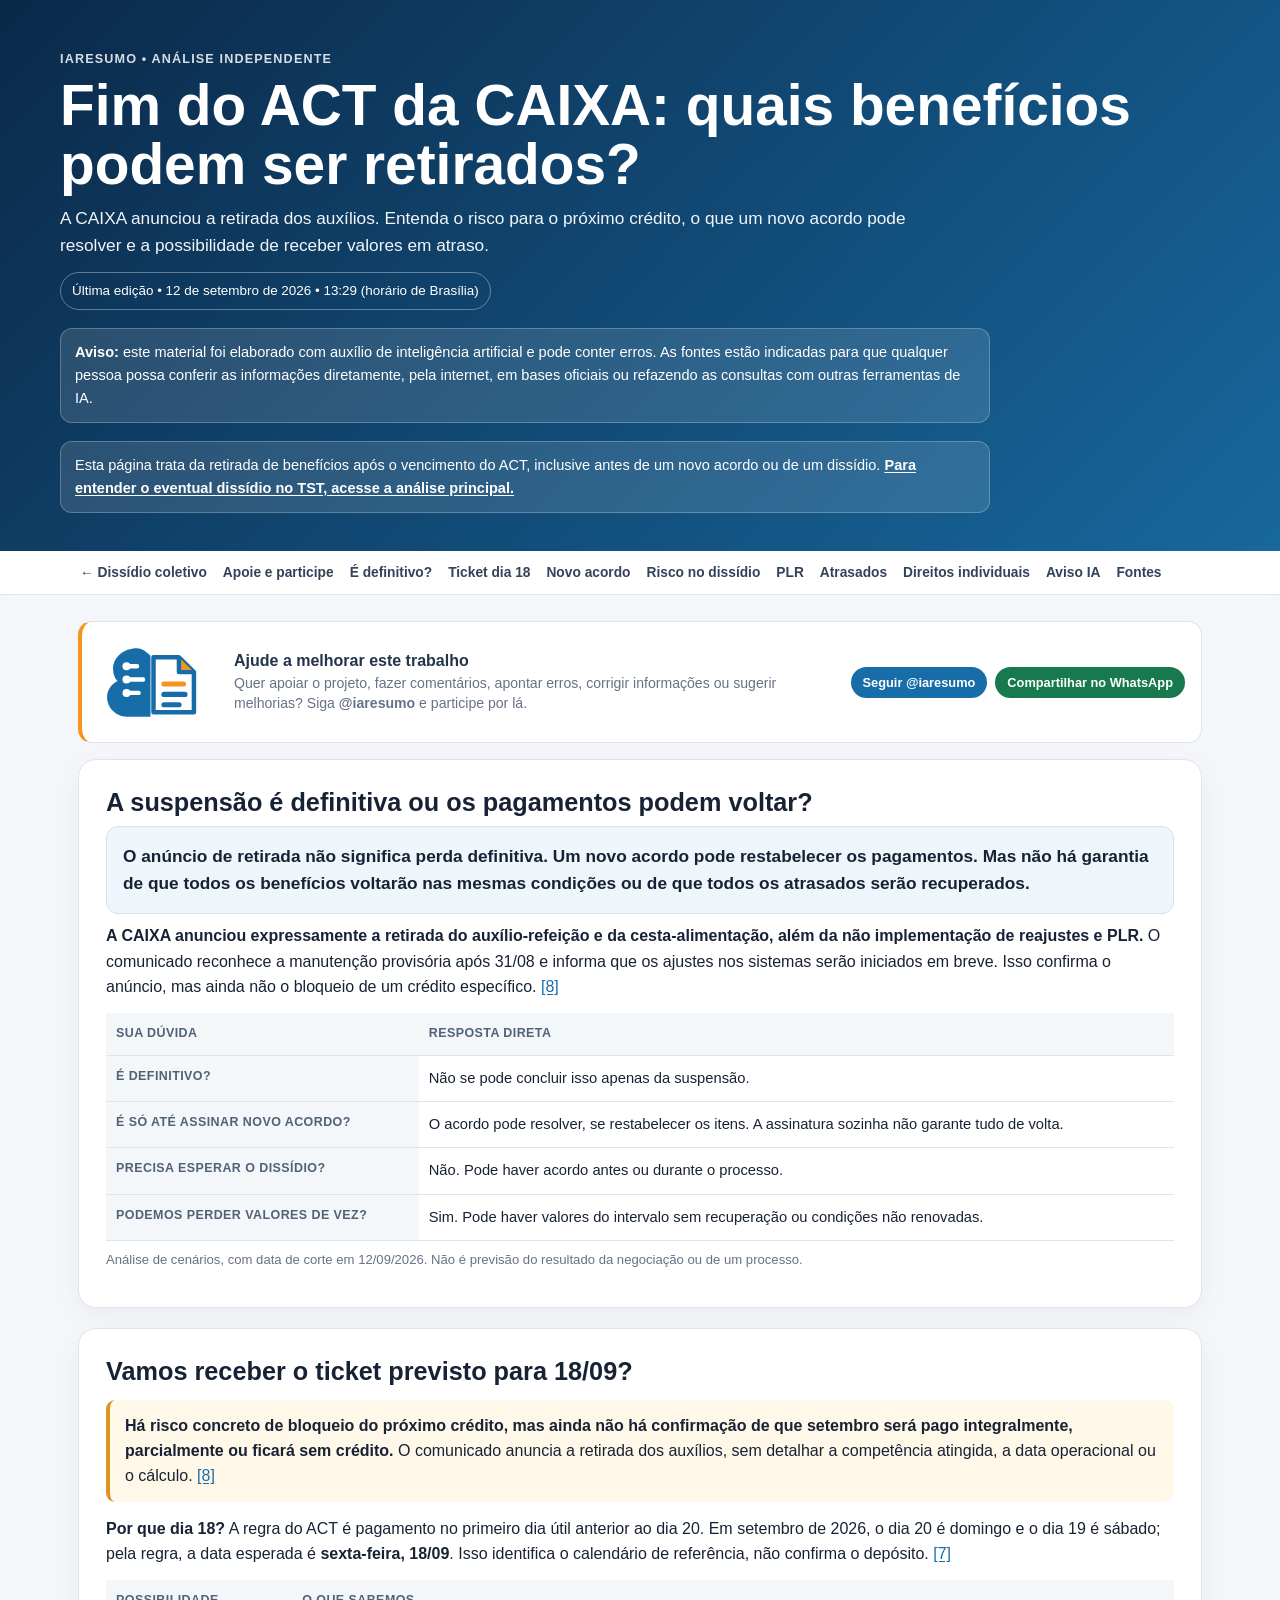
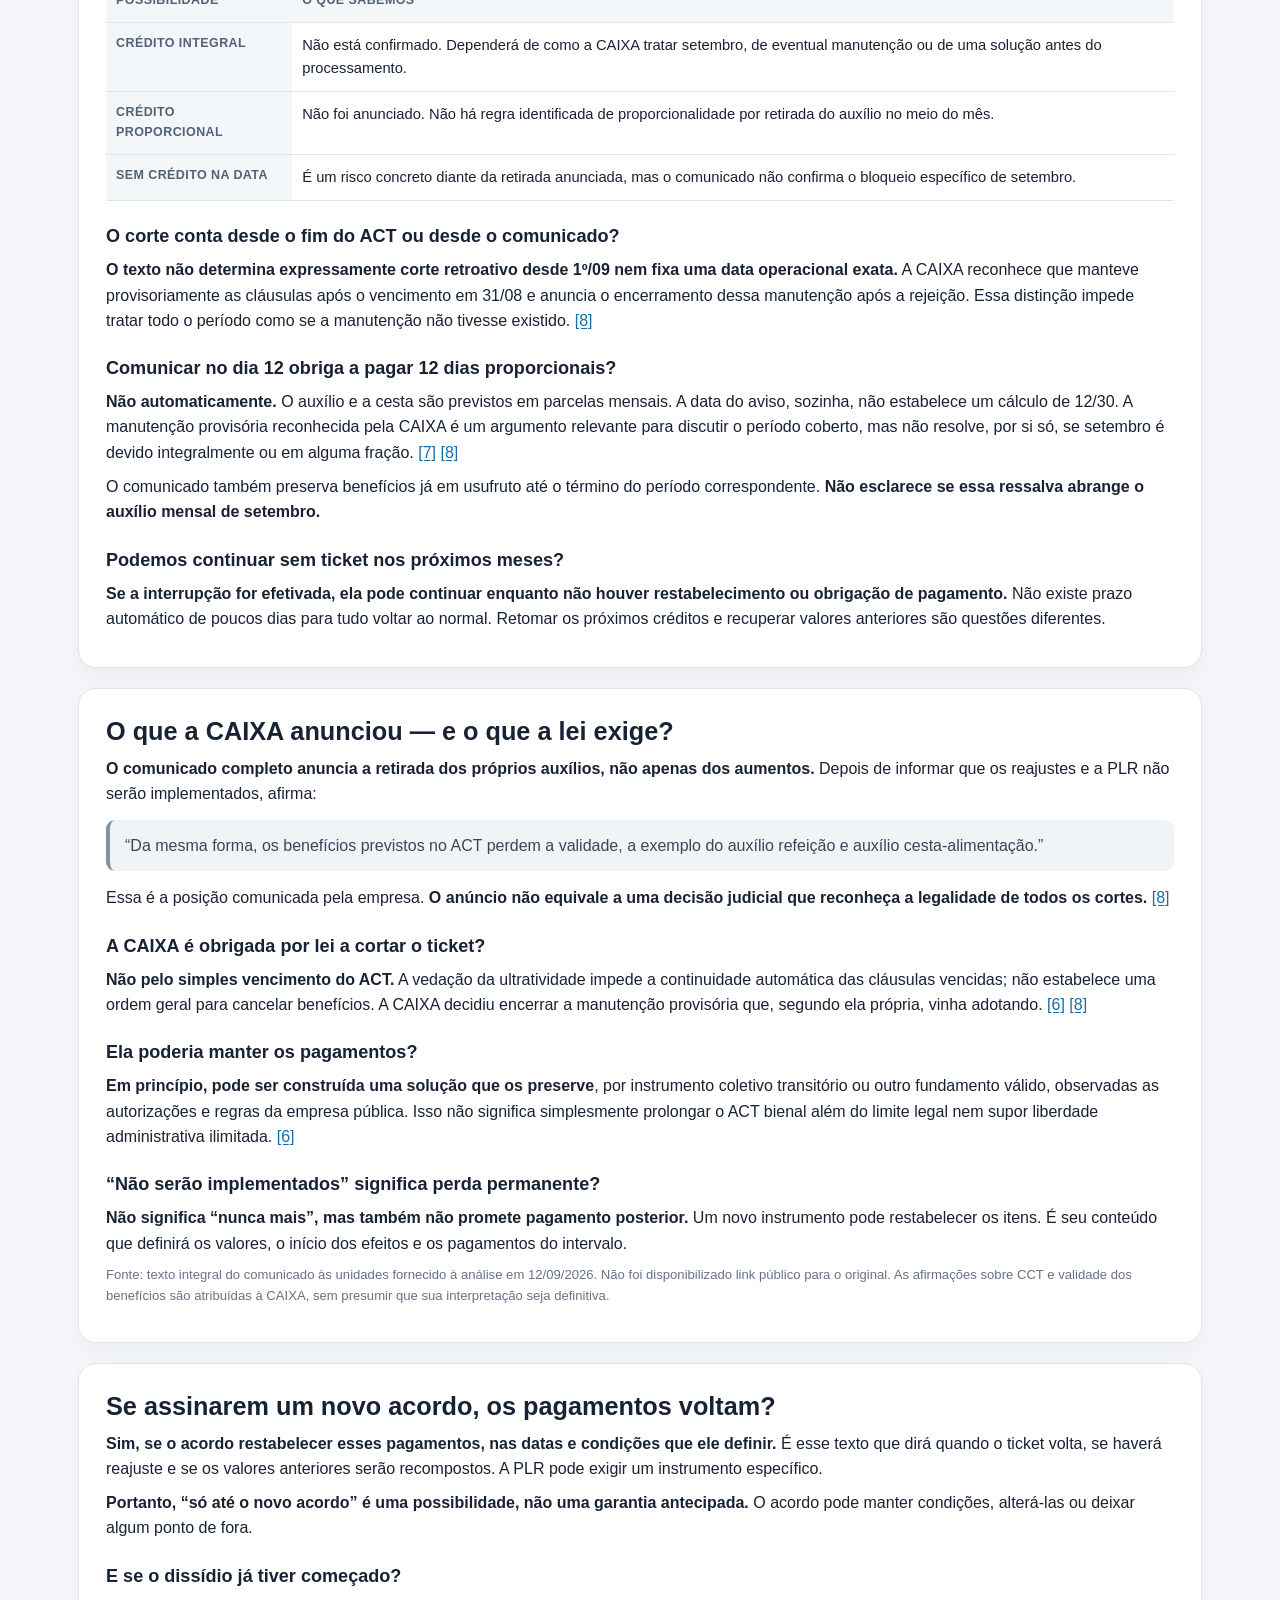
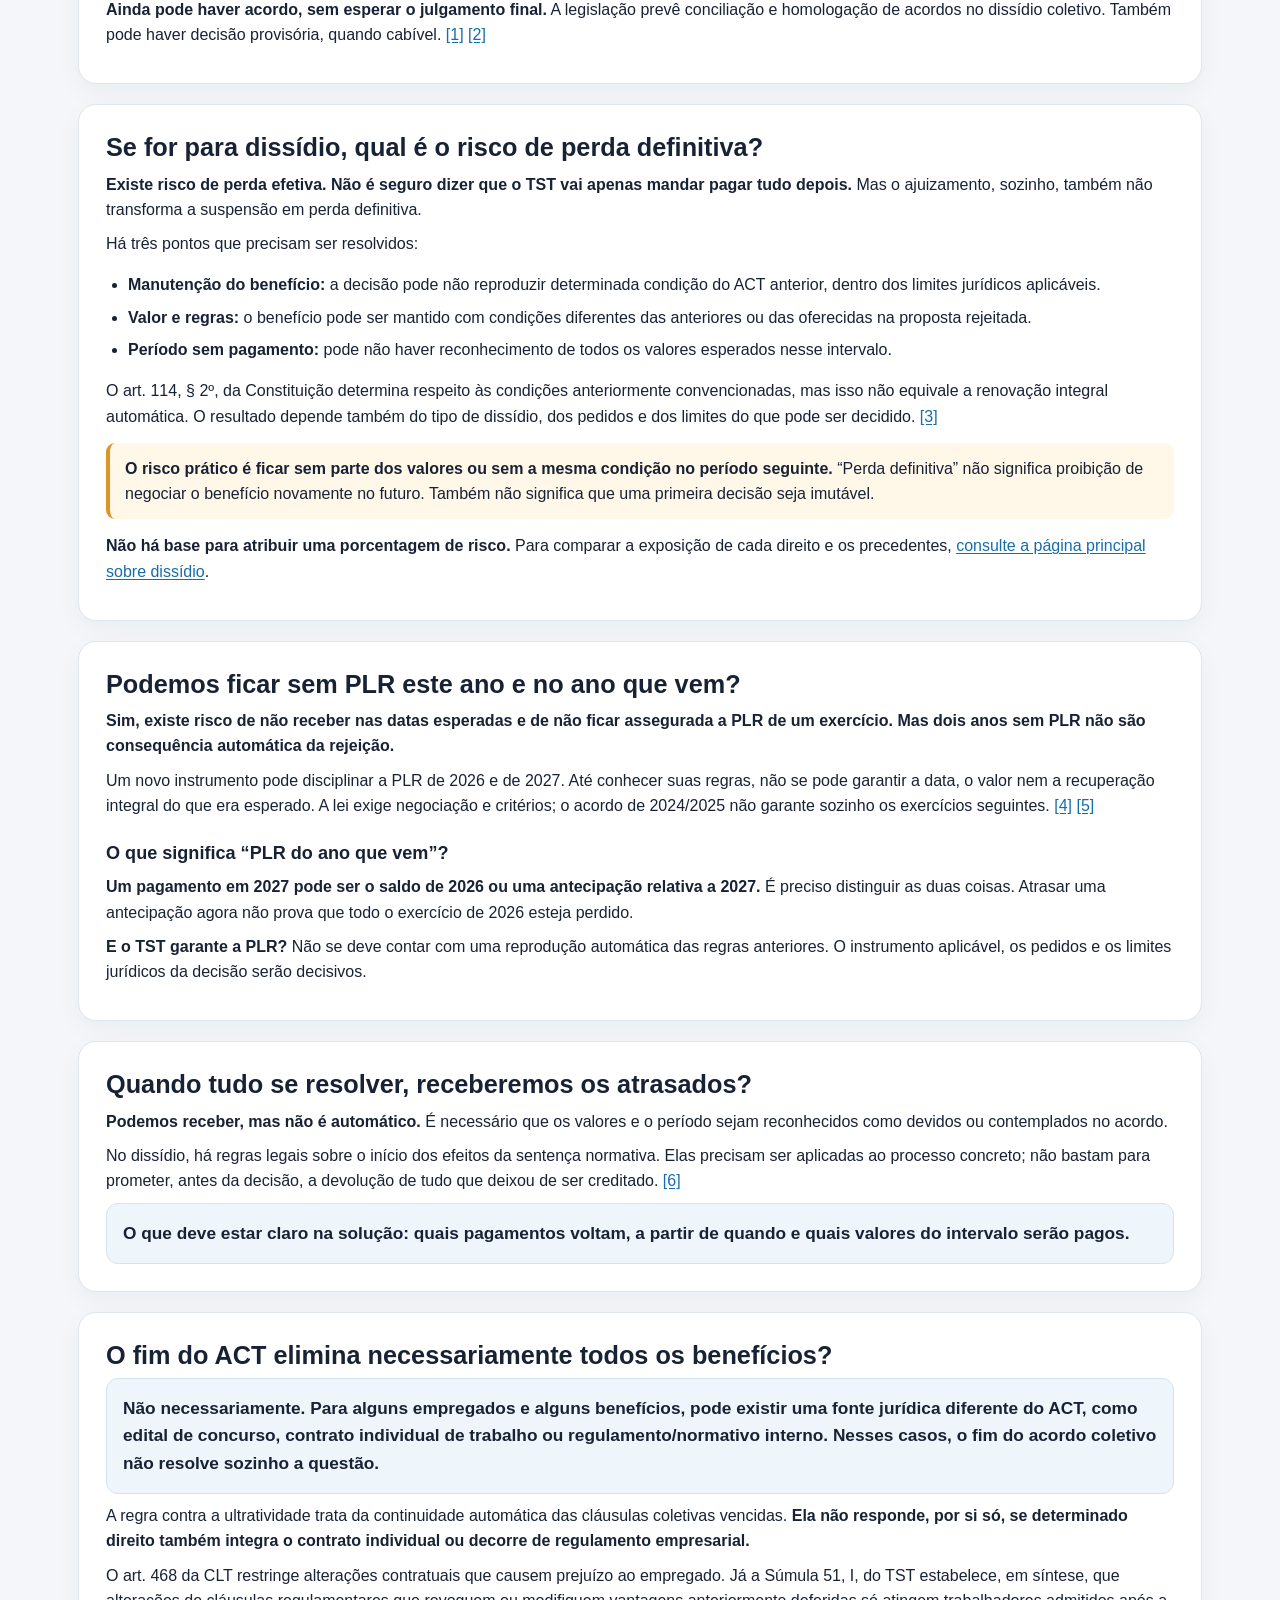
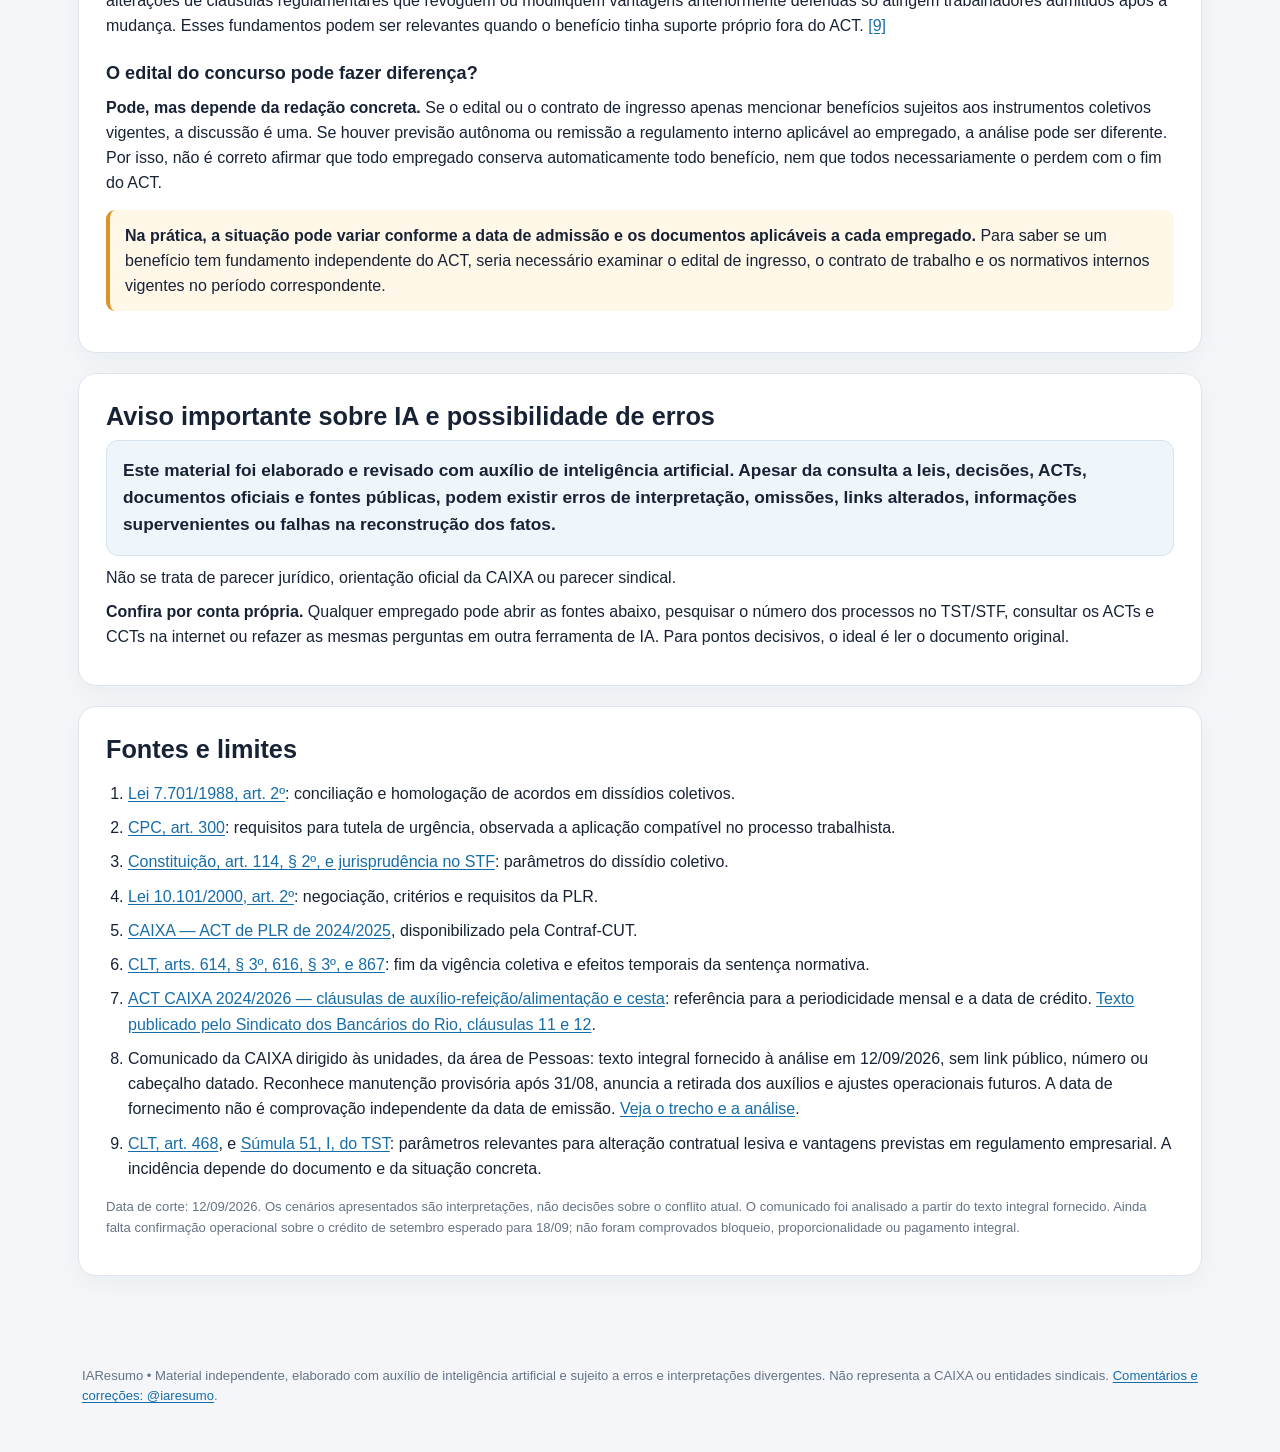
==== commit 8e98689b: "Adiciona aviso inicial, card de apoio e horário da última edição" ====
--- a/fim-do-act.html
+++ b/fim-do-act.html
@@ -15,11 +15,25 @@
 <div class="kicker">IAResumo • análise independente</div>
 <h1>Fim do ACT da CAIXA: quais benefícios podem ser retirados?</h1>
 <div class="lead">A CAIXA anunciou a retirada dos auxílios. Entenda o risco para o próximo crédito, o que um novo acordo pode resolver e a possibilidade de receber valores em atraso.</div>
-<div class="stamp">Atualizado em 12 de setembro de 2026</div>
+<div class="stamp">Última edição • 12 de setembro de 2026 • 13:29 (horário de Brasília)</div>
+<div class="topwarn"><strong>Aviso:</strong> este material foi elaborado com auxílio de inteligência artificial e pode conter erros. As fontes estão indicadas para que qualquer pessoa possa conferir as informações diretamente, pela internet, em bases oficiais ou refazendo as consultas com outras ferramentas de IA.</div>
 <div class="topwarn">Esta página trata da retirada de benefícios após o vencimento do ACT, inclusive antes de um novo acordo ou de um dissídio. <a href="/" style="color:white;font-weight:700">Para entender o eventual dissídio no TST, acesse a análise principal.</a></div>
 </div></header>
-<nav aria-label="Navegação desta análise"><div class="wrap"><a href="/">← Dissídio coletivo</a><a href="#resumo">É definitivo?</a><a href="#ticket">Ticket dia 18</a><a href="#acordo">Novo acordo</a><a href="#dissidio">Risco no dissídio</a><a href="#plr">PLR</a><a href="#atrasados">Atrasados</a><a href="#ressalva">Direitos individuais</a><a href="#aviso-ia">Aviso IA</a><a href="#fontes">Fontes</a></div></nav>
+<nav aria-label="Navegação desta análise"><div class="wrap"><a href="/">← Dissídio coletivo</a><a href="#apoie">Apoie e participe</a><a href="#resumo">É definitivo?</a><a href="#ticket">Ticket dia 18</a><a href="#acordo">Novo acordo</a><a href="#dissidio">Risco no dissídio</a><a href="#plr">PLR</a><a href="#atrasados">Atrasados</a><a href="#ressalva">Direitos individuais</a><a href="#aviso-ia">Aviso IA</a><a href="#fontes">Fontes</a></div></nav>
 <main class="wrap">
+<section id="apoie" class="support-cta">
+  <div class="support-brand" aria-hidden="true">
+    <img src="/iaresumo-symbol.svg?v=1" alt="" class="support-logo">
+  </div>
+  <div class="support-copy">
+    <strong class="support-title">Ajude a melhorar este trabalho</strong>
+    <p>Quer apoiar o projeto, fazer comentários, apontar erros, corrigir informações ou sugerir melhorias? Siga <strong>@iaresumo</strong> e participe por lá.</p>
+  </div>
+  <div class="support-actions">
+    <a class="support-button" href="https://www.instagram.com/iaresumo/" target="_blank" rel="noopener noreferrer">Seguir @iaresumo</a>
+    <a class="support-button support-whatsapp" href="https://wa.me/?text=Veja%20esta%20an%C3%A1lise%20independente%20sobre%20o%20fim%20do%20ACT%20da%20CAIXA%3A%20https%3A%2F%2Fiaresumo.vercel.app%2Ffim-do-act.html" target="_blank" rel="noopener noreferrer">Compartilhar no WhatsApp</a>
+  </div>
+</section>
 <section id="resumo">
 <h2>A suspensão é definitiva ou os pagamentos podem voltar?</h2>
 <div class="callout">O anúncio de retirada não significa perda definitiva. Um novo acordo pode restabelecer os pagamentos. Mas não há garantia de que todos os benefícios voltarão nas mesmas condições ou de que todos os atrasados serão recuperados.</div>
